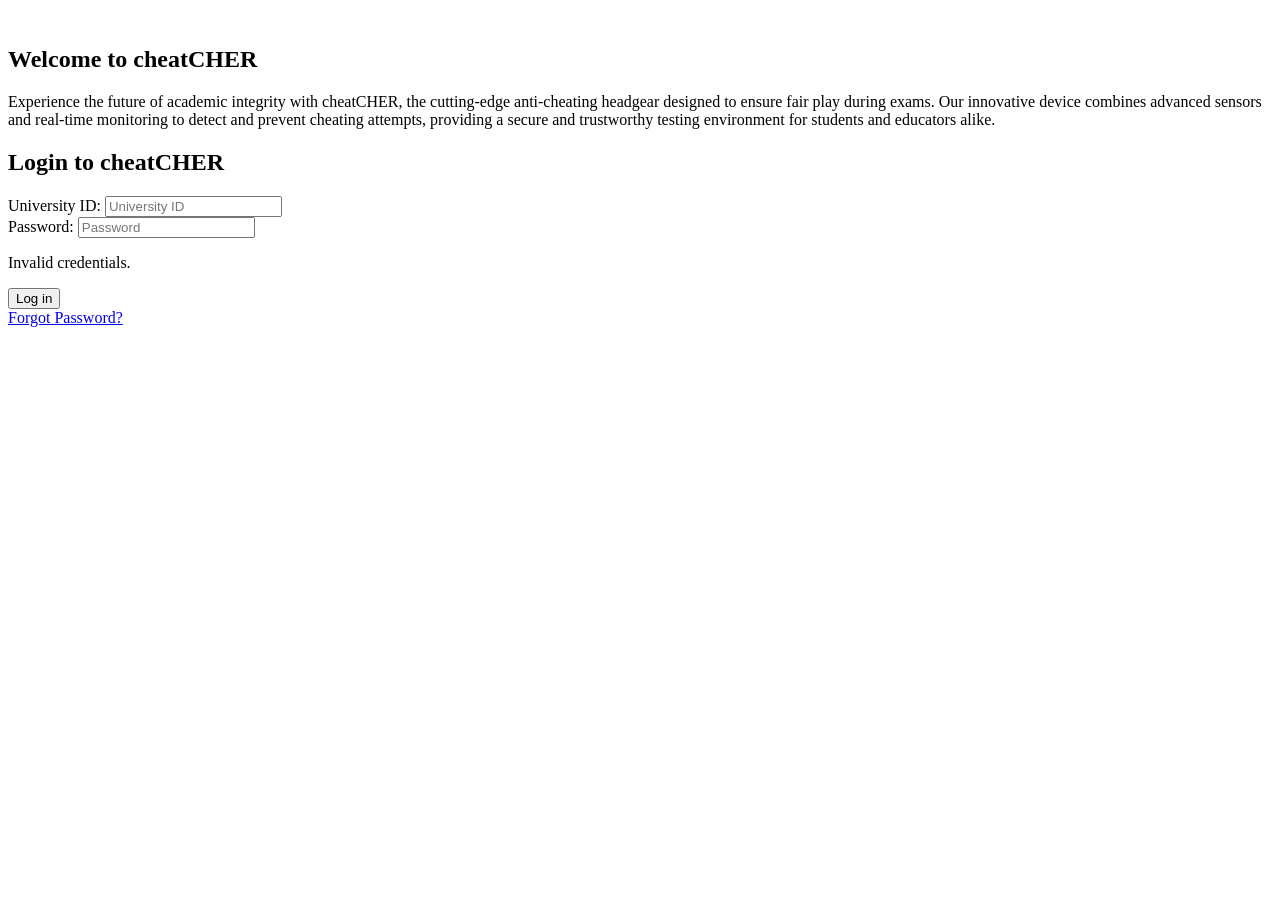
==== login.html @ 7ee53c7b "Finalized cheatCHER HTML layout" ====
<!DOCTYPE html>
<html lang="en">
<head>
    <meta charset="UTF-8">
    <meta name="viewport" content="width=device-width, initial-scale=1.0">
    <title>Anti-Cheating Headgear Terminal</title>
    <link rel="stylesheet" href="style.css">
</head>
<body>




<main class="Login-split"> 
    <section class="left-column">
    <img src=""                      <!-- insert 3d image of device --> 
    <h1>Welcome to cheatCHER</h1>
    <p>Experience the future of academic integrity with cheatCHER, the cutting-edge anti-cheating headgear designed to ensure fair play during exams. Our innovative device combines advanced sensors and real-time monitoring to detect and prevent cheating attempts, providing a secure and trustworthy testing environment for students and educators alike.</p>
    </section>

    <section class="right-column">
        <form action="dashboard.html">
        <section id="login-container" class="login-panel">
            <div class="login-box">
                <h2>Login to cheatCHER</h2>
            
                <form id="login-form" onsubmit="event.preventDefault();">
                    <div class="input-group">
                        <label for="username">University ID:</label>
                        <input type="text" id="username" placeholder="University ID" required>
                    </div>
                
                    <div class="input-group">
                        <label for="password">Password:</label>
                        <input type="password" id="password" placeholder="Password" required>
                    </div>
                    <p id="login-error-msg" class="error-hide">Invalid credentials.</p> 

                    <div class="Forgot">
                        <button type="submit" id="login-btn">Log in</button>

                    </div>
                        <a href="forgot-password.html">Forgot Password?</a>
                    
                </form>
            </div>
    
        </form>
    </section>
</main>
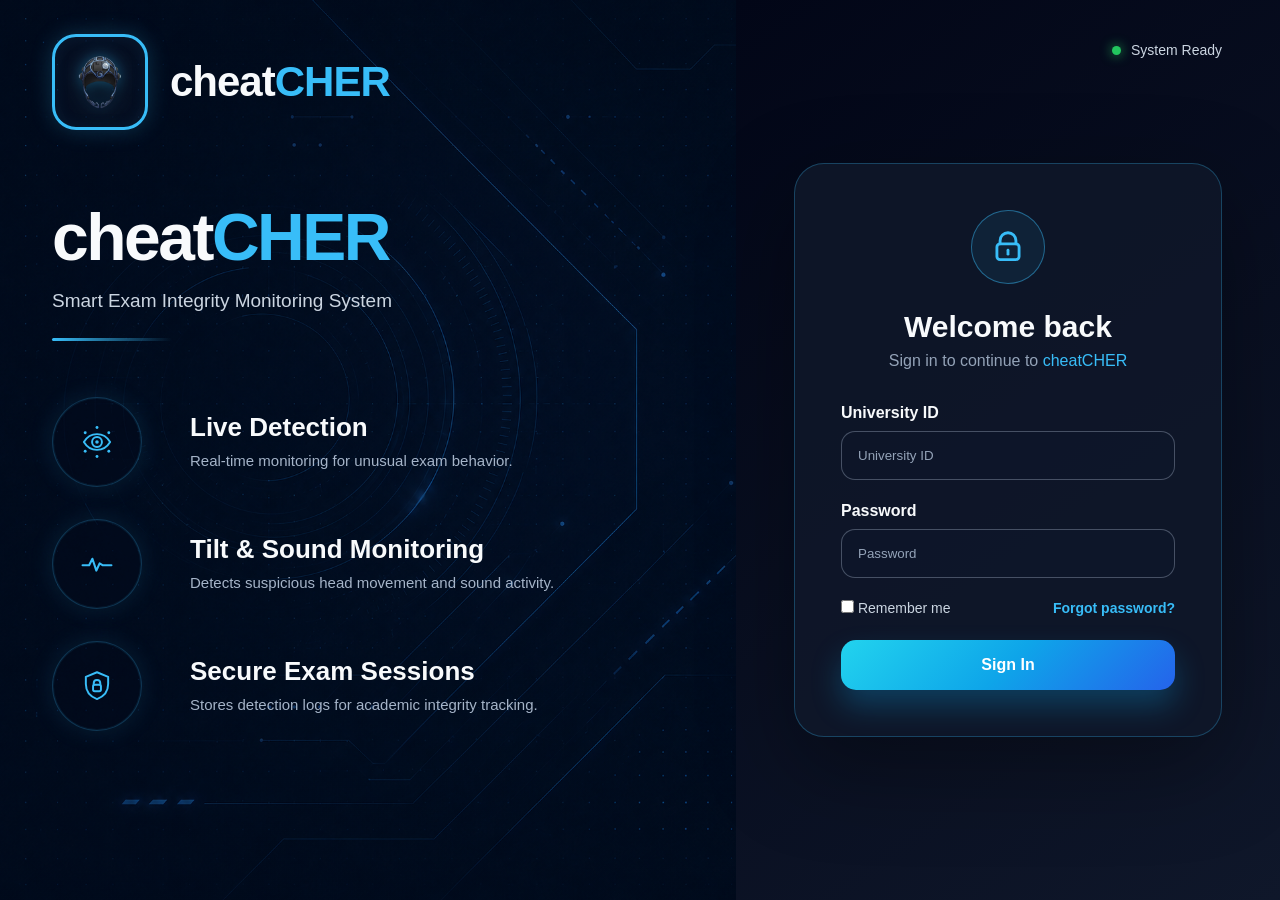
==== commit 61eb3b09: "Updated login and dashboard UI design" ====
--- a/login.html
+++ b/login.html
@@ -1,50 +1,141 @@
 <!DOCTYPE html>
 <html lang="en">
 <head>
-    <meta charset="UTF-8">
-    <meta name="viewport" content="width=device-width, initial-scale=1.0">
-    <title>Anti-Cheating Headgear Terminal</title>
-    <link rel="stylesheet" href="style.css">
+  <meta charset="UTF-8">
+  <meta name="viewport" content="width=device-width, initial-scale=1.0">
+  <title>Anti-Cheating Headgear Terminal</title>
+  <link rel="stylesheet" href="style.css">
 </head>
+
 <body>
 
+  <main class="login-page">
 
+    <!-- LEFT SIDE -->
+<section class="hero-side">
 
+  <div class="brand">
+    <div class="brand-mark">
+      <img src="images/headgear.png" alt="cheatCHER headgear logo" class="brand-headgear-logo">
+    </div>
 
-<main class="Login-split"> 
-    <section class="left-column">
-    <img src=""                      <!-- insert 3d image of device --> 
-    <h1>Welcome to cheatCHER</h1>
-    <p>Experience the future of academic integrity with cheatCHER, the cutting-edge anti-cheating headgear designed to ensure fair play during exams. Our innovative device combines advanced sensors and real-time monitoring to detect and prevent cheating attempts, providing a secure and trustworthy testing environment for students and educators alike.</p>
+    <h3>cheat<span>CHER</span></h3>
+  </div>
+
+  <div class="hero-content">
+    <h1>cheat<span>CHER</span></h1>
+    <p class="tagline">Smart Exam Integrity Monitoring System</p>
+  </div>
+
+  <div class="hero-showcase">
+
+    <div class="feature-list">
+
+      <div class="feature-card">
+        <div class="feature-icon">
+          <svg class="feature-svg" viewBox="0 0 64 64" fill="none" xmlns="http://www.w3.org/2000/svg">
+            <circle cx="32" cy="10" r="2.2" fill="currentColor"/>
+            <circle cx="32" cy="54" r="2.2" fill="currentColor"/>
+            <circle cx="14" cy="18" r="2.2" fill="currentColor"/>
+            <circle cx="50" cy="18" r="2.2" fill="currentColor"/>
+            <circle cx="14" cy="46" r="2.2" fill="currentColor"/>
+            <circle cx="50" cy="46" r="2.2" fill="currentColor"/>
+            <path d="M12 32C16.5 24.5 23 20 32 20C41 20 47.5 24.5 52 32C47.5 39.5 41 44 32 44C23 44 16.5 39.5 12 32Z"
+              stroke="currentColor" stroke-width="3" stroke-linejoin="round"/>
+            <circle cx="32" cy="32" r="7.5" stroke="currentColor" stroke-width="3"/>
+            <circle cx="32" cy="32" r="2.7" fill="currentColor"/>
+          </svg>
+        </div>
+
+        <div>
+          <h4>Live Detection</h4>
+          <p>Real-time monitoring for unusual exam behavior.</p>
+        </div>
+      </div>
+
+      <div class="feature-card">
+        <div class="feature-icon">
+          <svg class="feature-svg" viewBox="0 0 64 64" fill="none" xmlns="http://www.w3.org/2000/svg">
+            <path d="M10 34H20L25 24L31 42L36 31L41 34H54"
+              stroke="currentColor" stroke-width="3.2" stroke-linecap="round" stroke-linejoin="round"/>
+          </svg>
+        </div>
+
+        <div>
+          <h4>Tilt &amp; Sound Monitoring</h4>
+          <p>Detects suspicious head movement and sound activity.</p>
+        </div>
+      </div>
+
+      <div class="feature-card">
+        <div class="feature-icon">
+          <svg class="feature-svg" viewBox="0 0 64 64" fill="none" xmlns="http://www.w3.org/2000/svg">
+            <path d="M32 11L49 18V29C49 40.5 41.8 48.3 32 52C22.2 48.3 15 40.5 15 29V18L32 11Z"
+              stroke="currentColor" stroke-width="3" stroke-linejoin="round"/>
+            <path d="M27 30V27.8C27 25 29.2 22.8 32 22.8C34.8 22.8 37 25 37 27.8V30"
+              stroke="currentColor" stroke-width="3" stroke-linecap="round"/>
+            <rect x="26" y="30" width="12" height="10" rx="2.5"
+              stroke="currentColor" stroke-width="3"/>
+          </svg>
+        </div>
+
+        <div>
+          <h4>Secure Exam Sessions</h4>
+          <p>Stores detection logs for academic integrity tracking.</p>
+        </div>
+      </div>
+
+    </div>
+
+  </div>
+
+</section>
+
+    <!-- RIGHT SIDE -->
+    <section class="login-side">
+
+      <div class="system-status">
+        <span class="status-dot"></span>
+        <span>System Ready</span>
+      </div>
+
+      <section class="login-box">
+        <div class="lock-icon"></div>
+
+        <h2>Welcome back</h2>
+        <p class="login-subtitle">Sign in to continue to <span>cheatCHER</span></p>
+
+        <form id="login-form" action="dashboard.html" method="get">
+
+          <div class="input-group">
+            <label for="username">University ID</label>
+            <input type="text" id="username" name="username" placeholder="University ID" required>
+          </div>
+
+          <div class="input-group">
+            <label for="password">Password</label>
+            <input type="password" id="password" name="password" placeholder="Password" required>
+          </div>
+
+          <p id="login-error-msg" class="error-hide">Invalid credentials.</p>
+
+          <div class="login-options">
+            <label>
+              <input type="checkbox">
+              Remember me
+            </label>
+
+            <a href="forgot-password.html">Forgot password?</a>
+          </div>
+
+          <button type="submit" id="login-btn">Sign In</button>
+
+        </form>
+      </section>
+
     </section>
 
-    <section class="right-column">
-        <form action="dashboard.html">
-        <section id="login-container" class="login-panel">
-            <div class="login-box">
-                <h2>Login to cheatCHER</h2>
-            
-                <form id="login-form" onsubmit="event.preventDefault();">
-                    <div class="input-group">
-                        <label for="username">University ID:</label>
-                        <input type="text" id="username" placeholder="University ID" required>
-                    </div>
-                
-                    <div class="input-group">
-                        <label for="password">Password:</label>
-                        <input type="password" id="password" placeholder="Password" required>
-                    </div>
-                    <p id="login-error-msg" class="error-hide">Invalid credentials.</p> 
+  </main>
 
-                    <div class="Forgot">
-                        <button type="submit" id="login-btn">Log in</button>
-
-                    </div>
-                        <a href="forgot-password.html">Forgot Password?</a>
-                    
-                </form>
-            </div>
-    
-        </form>
-    </section>
-</main>+</body>
+</html>
--- a/style.css
+++ b/style.css
@@ -0,0 +1,1274 @@
+:root {
+  --dark-navy: #0F172A;
+  --deep-blue: #1E293B;
+  --cyan: #38BDF8;
+  --light-cyan: #E0F2FE;
+  --white: #F8FAFC;
+  --gray-text: #94A3B8;
+  --green: #22C55E;
+  --yellow: #FACC15;
+  --red-alert: #EF4444;
+
+  --page-bg: #020617;
+  --card-bg: rgba(15, 23, 42, 0.82);
+  --card-border: rgba(56, 189, 248, 0.18);
+  --soft-border: rgba(148, 163, 184, 0.12);
+}
+
+* {
+  margin: 0;
+  padding: 0;
+  box-sizing: border-box;
+}
+
+html {
+  min-height: 100%;
+  scroll-behavior: smooth;
+}
+
+body {
+  min-height: 100%;
+  overflow-x: hidden;
+  overflow-y: auto;
+  background-color: var(--dark-navy);
+  color: var(--white);
+  font-family: Arial, Helvetica, sans-serif;
+}
+
+a {
+  color: inherit;
+}
+
+button,
+input {
+  font-family: inherit;
+}
+
+/* LOGIN PAGE */
+.login-page {
+  min-height: 100vh;
+  display: grid;
+  grid-template-columns: minmax(0, 1.15fr) minmax(420px, 0.85fr);
+  background: var(--dark-navy);
+  color: var(--white);
+}
+
+/* LEFT SIDE */
+.hero-side {
+  position: relative;
+  min-height: 100vh;
+  padding: 34px 52px 30px;
+  overflow: hidden;
+  background:
+    linear-gradient(rgba(56, 189, 248, 0.045) 1px, transparent 1px),
+    linear-gradient(90deg, rgba(56, 189, 248, 0.045) 1px, transparent 1px),
+    #020617;
+  background-size: 72px 72px;
+}
+
+.brand {
+  display: flex;
+  align-items: center;
+  gap: 22px;
+  margin-bottom: 76px;
+}
+
+.brand-mark {
+  width: 96px;
+  height: 96px;
+  min-width: 96px;
+  min-height: 96px;
+  display: grid;
+  place-items: center;
+  overflow: hidden;
+  border: 3px solid var(--cyan);
+  border-radius: 24px;
+  background: rgba(15, 23, 42, 0.38);
+  box-shadow:
+    0 0 22px rgba(56, 189, 248, 0.22),
+    inset 0 0 16px rgba(56, 189, 248, 0.08);
+}
+
+.brand-headgear-logo {
+  width: 78px;
+  height: 78px;
+  max-width: 78px;
+  max-height: 78px;
+  object-fit: contain;
+  display: block;
+  filter:
+    drop-shadow(0 0 8px rgba(56, 189, 248, 0.45))
+    drop-shadow(0 8px 10px rgba(0, 0, 0, 0.45));
+}
+
+.brand h3 {
+  font-size: 42px;
+  font-weight: 900;
+  line-height: 1;
+  letter-spacing: -1px;
+}
+
+.brand span,
+.hero-content span,
+.login-subtitle span {
+  color: var(--cyan);
+}
+
+.hero-content {
+  max-width: 720px;
+}
+
+.hero-content h1 {
+  font-size: 66px;
+  line-height: 0.95;
+  letter-spacing: -2.5px;
+  margin-bottom: 18px;
+}
+
+.tagline {
+  font-size: 19px;
+  line-height: 1.45;
+  color: #cbd5e1;
+}
+
+.tagline::after {
+  content: "";
+  display: block;
+  width: 120px;
+  height: 3px;
+  margin-top: 24px;
+  background: linear-gradient(90deg, var(--cyan), transparent);
+  border-radius: 999px;
+}
+
+.hero-showcase {
+  display: block;
+  position: relative;
+  min-height: auto;
+  margin-top: 56px;
+}
+
+.feature-list {
+  width: min(620px, 100%);
+  max-width: 620px;
+  display: grid;
+  gap: 32px;
+}
+
+.feature-card {
+  display: grid;
+  grid-template-columns: 110px 1fr;
+  align-items: center;
+  gap: 28px;
+  max-width: 620px;
+}
+
+.feature-icon {
+  width: 90px;
+  height: 90px;
+  flex-shrink: 0;
+  border-radius: 50%;
+  display: grid;
+  place-items: center;
+  color: var(--cyan);
+  border: 1.6px solid rgba(56, 189, 248, 0.25);
+  background: rgba(3, 10, 28, 0.34);
+  box-shadow:
+    inset 0 0 0 1px rgba(56, 189, 248, 0.08),
+    0 0 26px rgba(56, 189, 248, 0.12);
+}
+
+.feature-svg {
+  width: 42px;
+  height: 42px;
+  display: block;
+}
+
+.feature-card h4 {
+  font-size: 26px;
+  line-height: 1.15;
+  font-weight: 900;
+  margin-bottom: 6px;
+  color: var(--white);
+}
+
+.feature-card p {
+  max-width: 440px;
+  color: #A5B4C8;
+  font-size: 15px;
+  line-height: 1.55;
+}
+
+/* If old headgear display still exists in HTML, hide it */
+.device-area,
+.device-img,
+.device-dots,
+.device-ring,
+.device-base-glow {
+  display: none;
+}
+
+/* RIGHT SIDE */
+
+.login-side {
+  position: relative;
+  min-height: 100vh;
+  padding: 42px 58px;
+  background: linear-gradient(145deg, #020617, #0F172A);
+  display: flex;
+  justify-content: center;
+  align-items: center;
+}
+
+.system-status {
+  position: absolute;
+  top: 42px;
+  right: 58px;
+  display: flex;
+  align-items: center;
+  gap: 10px;
+  color: #cbd5e1;
+  font-size: 14px;
+}
+
+.status-dot {
+  width: 9px;
+  height: 9px;
+  border-radius: 50%;
+  background: var(--green);
+  box-shadow: 0 0 12px rgba(34, 197, 94, 0.9);
+}
+
+/* LOGIN CARD */
+.login-box {
+  width: 100%;
+  max-width: 500px;
+  padding: 46px;
+  border-radius: 30px;
+  background: rgba(15, 23, 42, 0.88);
+  border: 1px solid rgba(56, 189, 248, 0.28);
+  box-shadow: 0 30px 90px rgba(0, 0, 0, 0.35);
+}
+
+.lock-icon {
+  width: 74px;
+  height: 74px;
+  margin: 0 auto 26px;
+  border-radius: 50%;
+  border: 1px solid rgba(56, 189, 248, 0.45);
+  background:
+    url("data:image/svg+xml,%3Csvg width='38' height='38' viewBox='0 0 24 24' fill='none' xmlns='http://www.w3.org/2000/svg'%3E%3Cpath d='M7 10V8C7 5.24 9.24 3 12 3C14.76 3 17 5.24 17 8V10' stroke='%2338BDF8' stroke-width='1.8' stroke-linecap='round'/%3E%3Crect x='5' y='10' width='14' height='10' rx='2' stroke='%2338BDF8' stroke-width='1.8'/%3E%3Cpath d='M12 14V16.5' stroke='%2338BDF8' stroke-width='1.8' stroke-linecap='round'/%3E%3C/svg%3E")
+    center / 38px no-repeat,
+    rgba(56, 189, 248, 0.08);
+}
+
+.login-box h2 {
+  text-align: center;
+  font-size: 30px;
+  margin-bottom: 8px;
+}
+
+.login-subtitle {
+  text-align: center;
+  color: #94A3B8;
+  margin-bottom: 34px;
+}
+
+.input-group {
+  margin-bottom: 22px;
+}
+
+.input-group label {
+  display: block;
+  margin-bottom: 9px;
+  font-weight: 700;
+}
+
+.input-group input {
+  width: 100%;
+  padding: 16px;
+  border-radius: 14px;
+  border: 1px solid rgba(148, 163, 184, 0.42);
+  background: rgba(15, 23, 42, 0.72);
+  color: var(--white);
+  outline: none;
+}
+
+.input-group input::placeholder {
+  color: #94A3B8;
+}
+
+.input-group input:focus {
+  border-color: var(--cyan);
+  box-shadow: 0 0 0 4px rgba(56, 189, 248, 0.18);
+}
+
+.error-hide {
+  display: none;
+}
+
+#login-error-msg {
+  color: var(--red-alert);
+  font-weight: 700;
+  margin-bottom: 16px;
+}
+
+.login-options {
+  display: flex;
+  justify-content: space-between;
+  align-items: center;
+  gap: 14px;
+  margin: 6px 0 24px;
+  color: #cbd5e1;
+  font-size: 14px;
+}
+
+.login-options a,
+.login-options a:visited {
+  color: var(--cyan);
+  text-decoration: none;
+  font-weight: 700;
+}
+
+.login-options a:hover {
+  color: var(--light-cyan);
+  text-decoration: underline;
+}
+
+#login-btn {
+  width: 100%;
+  padding: 16px;
+  border: none;
+  border-radius: 15px;
+  background: linear-gradient(135deg, #22d3ee, #0ea5e9, #2563eb);
+  color: white;
+  font-size: 16px;
+  font-weight: 900;
+  cursor: pointer;
+  box-shadow: 0 16px 30px rgba(14, 165, 233, 0.28);
+  transition: 0.2s ease;
+}
+
+#login-btn:hover {
+  transform: translateY(-2px);
+}
+
+/* LOGIN RESPONSIVE */
+@media (max-width: 1150px) {
+  .login-page {
+    grid-template-columns: 1fr;
+  }
+
+  .hero-side {
+    min-height: auto;
+    padding: 34px 36px 40px;
+  }
+
+  .login-side {
+    min-height: auto;
+    padding: 50px 36px;
+    display: flex;
+    flex-direction: column;
+    align-items: center;
+    justify-content: center;
+  }
+
+  .system-status {
+    position: static;
+    margin-bottom: 24px;
+    justify-content: center;
+    align-self: center;
+  }
+}
+
+@media (max-width: 900px) {
+  .brand {
+    margin-bottom: 52px;
+  }
+
+  .brand-mark {
+    width: 82px;
+    height: 82px;
+    min-width: 82px;
+    min-height: 82px;
+  }
+
+  .brand-headgear-logo {
+    width: 66px;
+    height: 66px;
+    max-width: 66px;
+    max-height: 66px;
+  }
+
+  .brand h3 {
+    font-size: 34px;
+  }
+
+  .feature-card {
+    grid-template-columns: 88px 1fr;
+    gap: 22px;
+  }
+
+  .feature-icon {
+    width: 74px;
+    height: 74px;
+  }
+}
+
+@media (max-width: 700px) {
+  .brand {
+    gap: 14px;
+    margin-bottom: 38px;
+  }
+
+  .brand-mark {
+    width: 72px;
+    height: 72px;
+    min-width: 72px;
+    min-height: 72px;
+    border-radius: 18px;
+  }
+
+  .brand-headgear-logo {
+    width: 58px;
+    height: 58px;
+    max-width: 58px;
+    max-height: 58px;
+  }
+
+  .brand h3 {
+    font-size: 28px;
+  }
+
+  .hero-content h1 {
+    font-size: 52px;
+  }
+
+  .tagline {
+    font-size: 17px;
+  }
+
+  .feature-card {
+    align-items: flex-start;
+  }
+
+  .login-box {
+    padding: 34px 26px;
+  }
+}
+
+/* DASHBOARD PAGE */
+body.simple-dashboard-body {
+  min-height: 100vh;
+  overflow-x: hidden;
+  overflow-y: auto;
+  background:
+    radial-gradient(circle at 70% 15%, rgba(56, 189, 248, 0.10), transparent 26%),
+    linear-gradient(135deg, #020617, #0F172A 55%, #111827);
+  color: var(--white);
+}
+
+.simple-dashboard {
+  width: min(1260px, calc(100% - 48px));
+  margin: 0 auto;
+  padding: 42px 0;
+}
+
+/* HEADER */
+.simple-dashboard-header {
+  display: flex;
+  justify-content: space-between;
+  align-items: flex-start;
+  gap: 24px;
+  margin-bottom: 28px;
+}
+
+.simple-dashboard-header h1 {
+  font-size: 42px;
+  line-height: 1;
+  letter-spacing: -1px;
+  margin-bottom: 10px;
+}
+
+.simple-dashboard-header h1 span {
+  color: var(--cyan);
+}
+
+.simple-dashboard-header p {
+  color: #94A3B8;
+  font-size: 16px;
+}
+
+.header-right {
+  display: flex;
+  align-items: center;
+  gap: 18px;
+}
+
+/* ADMIN USER DROPDOWN */
+.admin-menu {
+  position: relative;
+}
+
+.admin-menu summary {
+  list-style: none;
+  display: flex;
+  align-items: center;
+  gap: 10px;
+  cursor: pointer;
+  color: #E0F2FE;
+}
+
+.admin-menu summary::-webkit-details-marker {
+  display: none;
+}
+
+.admin-avatar {
+  width: 38px;
+  height: 38px;
+  border-radius: 50%;
+  display: grid;
+  place-items: center;
+  background: rgba(14, 165, 233, 0.25);
+  color: var(--cyan);
+  font-size: 13px;
+  font-weight: 900;
+}
+
+.admin-menu summary p {
+  color: #E0F2FE;
+  font-weight: 700;
+}
+
+.admin-dropdown {
+  position: absolute;
+  right: 0;
+  top: 48px;
+  width: 140px;
+  padding: 8px;
+  border-radius: 12px;
+  background: #0F172A;
+  border: 1px solid rgba(56, 189, 248, 0.25);
+  box-shadow: 0 18px 40px rgba(0, 0, 0, 0.35);
+  z-index: 20;
+}
+
+.admin-dropdown a {
+  display: block;
+  padding: 10px 12px;
+  border-radius: 8px;
+  color: #E0F2FE;
+  text-decoration: none;
+  font-weight: 700;
+}
+
+.admin-dropdown a:hover {
+  background: rgba(56, 189, 248, 0.10);
+  color: var(--cyan);
+}
+
+/* SUMMARY CARDS */
+.dashboard-cards {
+  display: grid;
+  grid-template-columns: repeat(4, 1fr);
+  gap: 18px;
+  margin-bottom: 24px;
+}
+
+.info-card {
+  min-height: 126px;
+  padding: 22px;
+  border-radius: 18px;
+  display: flex;
+  align-items: center;
+  gap: 16px;
+  text-decoration: none;
+  color: inherit;
+  cursor: pointer;
+  background:
+    radial-gradient(circle at 85% 50%, rgba(56, 189, 248, 0.12), transparent 34%),
+    rgba(15, 23, 42, 0.82);
+  border: 1px solid rgba(56, 189, 248, 0.18);
+  box-shadow: 0 18px 45px rgba(0, 0, 0, 0.22);
+  transition: 0.2s ease;
+}
+
+.info-card:visited {
+  color: inherit;
+}
+
+.info-card:hover {
+  border-color: rgba(56, 189, 248, 0.55);
+  transform: translateY(-3px);
+  box-shadow:
+    0 22px 55px rgba(0, 0, 0, 0.28),
+    0 0 24px rgba(56, 189, 248, 0.10);
+}
+
+.info-card:active {
+  transform: translateY(0);
+}
+
+.info-card:focus {
+  outline: 2px solid rgba(56, 189, 248, 0.65);
+  outline-offset: 4px;
+}
+
+.card-icon {
+  width: 58px;
+  height: 58px;
+  border-radius: 16px;
+  display: grid;
+  place-items: center;
+  color: var(--cyan);
+  font-size: 25px;
+  background: rgba(56, 189, 248, 0.08);
+  border: 1px solid rgba(56, 189, 248, 0.35);
+  box-shadow: 0 0 22px rgba(56, 189, 248, 0.16);
+}
+
+.info-card p {
+  color: #94A3B8;
+  margin-bottom: 7px;
+  font-size: 14px;
+}
+
+.info-card h2 {
+  font-size: 30px;
+}
+
+.info-card small {
+  color: #94A3B8;
+}
+
+.monitoring-card small span {
+  display: inline-block;
+  width: 8px;
+  height: 8px;
+  margin-right: 7px;
+  border-radius: 50%;
+  background: var(--green);
+  box-shadow: 0 0 12px rgba(34, 197, 94, 0.75);
+}
+
+/* TABLE AND TEST CAPTURE GRID */
+.dashboard-lower-grid {
+  display: grid;
+  grid-template-columns: minmax(0, 1fr) 330px;
+  gap: 22px;
+  align-items: start;
+}
+
+/* PANELS */
+.data-panel,
+.latest-capture-card {
+  border-radius: 20px;
+  overflow: hidden;
+  background: rgba(15, 23, 42, 0.82);
+  border: 1px solid rgba(56, 189, 248, 0.18);
+  box-shadow: 0 24px 70px rgba(0, 0, 0, 0.25);
+}
+
+.panel-header {
+  padding: 24px 28px;
+  display: flex;
+  align-items: center;
+  justify-content: space-between;
+  gap: 18px;
+  border-bottom: 1px solid rgba(148, 163, 184, 0.12);
+}
+
+.panel-header h2 {
+  font-size: 26px;
+  margin-bottom: 6px;
+}
+
+.panel-header p {
+  color: #94A3B8;
+}
+
+.filter-btn {
+  padding: 12px 18px;
+  border-radius: 12px;
+  border: 1px solid rgba(56, 189, 248, 0.28);
+  background: rgba(15, 23, 42, 0.9);
+  color: var(--cyan);
+  font-weight: 800;
+  cursor: pointer;
+}
+
+/* TABLE */
+
+.table-wrapper {
+  width: 100%;
+  overflow-x: auto;
+}
+
+.sensor-table {
+  width: 100%;
+  min-width: 760px;
+  border-collapse: collapse;
+}
+
+.sensor-table thead {
+  background: rgba(56, 189, 248, 0.08);
+}
+
+.sensor-table th {
+  padding: 18px 28px;
+  text-align: left;
+  color: #E0F2FE;
+  font-size: 13px;
+  text-transform: uppercase;
+  letter-spacing: 1px;
+}
+
+.sensor-table td {
+  padding: 18px 28px;
+  color: #cbd5e1;
+  border-top: 1px solid rgba(148, 163, 184, 0.10);
+  font-size: 15px;
+}
+
+.sensor-table tbody tr,
+.sensor-table tbody .log-row {
+  cursor: pointer;
+  transition: 0.18s ease;
+}
+
+.sensor-table tbody tr:hover,
+.sensor-table tbody .log-row:hover {
+  background: rgba(56, 189, 248, 0.07);
+}
+
+.sensor-table tbody tr:hover td,
+.sensor-table tbody .log-row:hover td {
+  color: var(--white);
+}
+
+/* EMPTY TABLE STATE */
+.empty-state {
+  padding: 46px 24px;
+  text-align: center;
+  color: #94A3B8;
+  border-top: 1px solid rgba(148, 163, 184, 0.10);
+  background:
+    radial-gradient(circle at center, rgba(56, 189, 248, 0.08), transparent 38%),
+    rgba(15, 23, 42, 0.45);
+}
+
+.empty-state.is-hidden {
+  display: none;
+}
+
+.empty-icon {
+  width: 64px;
+  height: 64px;
+  margin: 0 auto 14px;
+  border-radius: 50%;
+  display: grid;
+  place-items: center;
+  color: var(--cyan);
+  font-size: 30px;
+  border: 1px solid rgba(56, 189, 248, 0.35);
+  box-shadow: 0 0 22px rgba(56, 189, 248, 0.14);
+}
+
+.empty-state h3 {
+  color: var(--white);
+  font-size: 20px;
+  margin-bottom: 8px;
+}
+
+.empty-state p {
+  color: #94A3B8;
+  font-size: 15px;
+}
+
+/* LATEST CAPTURE */
+.latest-capture-card {
+  padding: 22px;
+}
+
+.latest-header {
+  display: flex;
+  justify-content: space-between;
+  align-items: center;
+  margin-bottom: 18px;
+}
+
+.latest-header h2 {
+  font-size: 22px;
+}
+
+.latest-header p {
+  color: var(--green);
+  text-transform: uppercase;
+  font-size: 13px;
+}
+
+.latest-header p span {
+  display: inline-block;
+  width: 8px;
+  height: 8px;
+  margin-right: 7px;
+  border-radius: 50%;
+  background: var(--green);
+  box-shadow: 0 0 12px rgba(34, 197, 94, 0.75);
+}
+
+.capture-box {
+  height: 190px;
+  border-radius: 14px;
+  background:
+    radial-gradient(circle at center, rgba(56, 189, 248, 0.12), transparent 40%),
+    rgba(15, 23, 42, 0.85);
+  border: 1px solid rgba(148, 163, 184, 0.13);
+  display: grid;
+  place-items: center;
+  margin-bottom: 18px;
+}
+
+.capture-box div {
+  text-align: center;
+  color: #94A3B8;
+}
+
+.capture-box span {
+  display: block;
+  font-size: 34px;
+  color: var(--cyan);
+  margin-bottom: 8px;
+}
+
+.capture-info {
+  padding-bottom: 18px;
+  border-bottom: 1px solid rgba(148, 163, 184, 0.12);
+}
+
+.capture-info h3 {
+  font-size: 17px;
+  margin-bottom: 8px;
+}
+
+.capture-info p {
+  color: #94A3B8;
+  font-size: 14px;
+}
+
+.event-summary {
+  padding: 18px 0;
+}
+
+.event-summary h4 {
+  margin-bottom: 12px;
+}
+
+.event-summary p {
+  color: #cbd5e1;
+  margin-bottom: 10px;
+}
+
+.details-btn {
+  display: block;
+  width: 100%;
+  padding: 13px;
+  border-radius: 11px;
+  border: 1px solid rgba(56, 189, 248, 0.48);
+  background: rgba(14, 165, 233, 0.08);
+  color: var(--cyan);
+  font-weight: 900;
+  cursor: pointer;
+  text-align: center;
+  text-decoration: none;
+}
+
+.details-btn:hover {
+  background: rgba(14, 165, 233, 0.14);
+}
+
+/* DASHBOARD FOOTER */
+.dashboard-footer {
+  margin-top: 34px;
+  padding: 22px 0 10px;
+  border-top: 1px solid rgba(148, 163, 184, 0.12);
+  display: flex;
+  align-items: center;
+  justify-content: space-between;
+  gap: 18px;
+  color: #94A3B8;
+}
+
+.dashboard-footer p {
+  font-weight: 800;
+  color: #cbd5e1;
+}
+
+.dashboard-footer p span {
+  color: var(--cyan);
+}
+
+.dashboard-footer small {
+  color: #64748b;
+  text-align: right;
+}
+
+/* STATUS COLORS */
+.cyan-text {
+  color: var(--cyan);
+  font-weight: 700;
+}
+
+.green-text {
+  color: var(--green);
+  font-weight: 700;
+}
+
+.yellow-text {
+  color: var(--yellow);
+  font-weight: 700;
+}
+
+.red-text {
+  color: var(--red-alert);
+  font-weight: 700;
+}
+
+/* DASHBOARD RESPONSIVE */
+
+@media (max-width: 1050px) {
+  .simple-dashboard-header {
+    flex-direction: column;
+    align-items: flex-start;
+  }
+
+  .header-right {
+    width: 100%;
+    justify-content: space-between;
+  }
+
+  .dashboard-cards {
+    grid-template-columns: repeat(2, 1fr);
+  }
+
+  .dashboard-lower-grid {
+    grid-template-columns: 1fr;
+  }
+}
+
+@media (max-width: 700px) {
+  .dashboard-footer {
+    flex-direction: column;
+    align-items: flex-start;
+  }
+
+  .dashboard-footer small {
+    text-align: left;
+  }
+}
+
+@media (max-width: 650px) {
+  .simple-dashboard {
+    width: min(100% - 28px, 1260px);
+    padding: 28px 0;
+  }
+
+  .simple-dashboard-header h1 {
+    font-size: 34px;
+  }
+
+  .header-right {
+    flex-direction: column;
+    align-items: flex-start;
+  }
+
+  .dashboard-cards {
+    grid-template-columns: 1fr;
+  }
+
+  .panel-header {
+    flex-direction: column;
+    align-items: flex-start;
+  }
+
+  .latest-capture-card {
+    padding: 18px;
+  }
+}
+
+/* USER MANUAL PAGE */
+
+.manual-button-section {
+  margin-top: 26px;
+  display: flex;
+  justify-content: flex-end;
+}
+
+.manual-page-btn,
+.back-dashboard-btn {
+  display: inline-flex;
+  align-items: center;
+  justify-content: center;
+  padding: 13px 20px;
+  border-radius: 12px;
+  border: 1px solid rgba(56, 189, 248, 0.45);
+  background: rgba(14, 165, 233, 0.08);
+  color: var(--cyan);
+  text-decoration: none;
+  font-weight: 900;
+  box-shadow: 0 0 18px rgba(56, 189, 248, 0.10);
+  transition: 0.2s ease;
+}
+
+.manual-page-btn:hover,
+.back-dashboard-btn:hover {
+  background: rgba(14, 165, 233, 0.16);
+  transform: translateY(-2px);
+}
+
+body.manual-body {
+  min-height: 100vh;
+  overflow-x: hidden;
+  overflow-y: auto;
+  background:
+    radial-gradient(circle at 70% 15%, rgba(56, 189, 248, 0.10), transparent 26%),
+    linear-gradient(135deg, #020617, #0F172A 55%, #111827);
+  color: var(--white);
+}
+
+.manual-page {
+  width: min(1100px, calc(100% - 48px));
+  margin: 0 auto;
+  padding: 42px 0;
+}
+
+.manual-page-header {
+  display: flex;
+  align-items: flex-start;
+  justify-content: space-between;
+  gap: 24px;
+  margin-bottom: 28px;
+}
+
+.manual-page-header h1 {
+  font-size: 42px;
+  line-height: 1;
+  letter-spacing: -1px;
+  margin-bottom: 10px;
+}
+
+.manual-page-header h1 span {
+  color: var(--cyan);
+}
+
+.manual-page-header p {
+  color: #94A3B8;
+  font-size: 16px;
+}
+
+.manual-panel {
+  padding: 28px;
+  border-radius: 20px;
+  background: rgba(15, 23, 42, 0.82);
+  border: 1px solid rgba(56, 189, 248, 0.18);
+  box-shadow: 0 24px 70px rgba(0, 0, 0, 0.25);
+  display: grid;
+  gap: 16px;
+}
+
+.manual-step,
+.manual-note-box {
+  padding: 20px;
+  border-radius: 16px;
+  background:
+    radial-gradient(circle at top right, rgba(56, 189, 248, 0.10), transparent 38%),
+    rgba(2, 6, 23, 0.42);
+  border: 1px solid rgba(148, 163, 184, 0.12);
+}
+
+.manual-step h2,
+.manual-note-box h2 {
+  font-size: 20px;
+  margin-bottom: 10px;
+  color: var(--cyan);
+}
+
+.manual-step p,
+.manual-note-box p {
+  color: #cbd5e1;
+  line-height: 1.6;
+  font-size: 15px;
+}
+
+.manual-note-box p {
+  margin-bottom: 8px;
+}
+
+/* MANUAL RESPONSIVE */
+
+@media (max-width: 700px) {
+  .manual-button-section {
+    justify-content: flex-start;
+  }
+
+  .manual-page-header {
+    flex-direction: column;
+  }
+
+  .manual-page-header h1 {
+    font-size: 34px;
+  }
+
+  .manual-panel {
+    padding: 20px;
+  }
+}
+
+/* CAPTURE DETAILS PAGE */
+
+body.capture-details-body {
+  min-height: 100vh;
+  overflow-x: hidden;
+  overflow-y: auto;
+  background:
+    radial-gradient(circle at 70% 15%, rgba(56, 189, 248, 0.10), transparent 26%),
+    linear-gradient(135deg, #020617, #0F172A 55%, #111827);
+  color: var(--white);
+}
+
+.capture-details-page {
+  width: min(1100px, calc(100% - 48px));
+  margin: 0 auto;
+  padding: 42px 0;
+}
+
+.capture-details-header {
+  display: flex;
+  align-items: flex-start;
+  justify-content: space-between;
+  gap: 24px;
+  margin-bottom: 28px;
+}
+
+.capture-details-header h1 {
+  font-size: 42px;
+  line-height: 1;
+  letter-spacing: -1px;
+  margin-bottom: 10px;
+}
+
+.capture-details-header h1 span {
+  color: var(--cyan);
+}
+
+.capture-details-header p {
+  color: #94A3B8;
+}
+
+.capture-details-panel {
+  display: grid;
+  gap: 20px;
+}
+
+.capture-large-preview {
+  height: 430px;
+  border-radius: 20px;
+  background:
+    radial-gradient(circle at center, rgba(56, 189, 248, 0.12), transparent 40%),
+    rgba(15, 23, 42, 0.85);
+  border: 1px solid rgba(56, 189, 248, 0.18);
+  display: grid;
+  place-items: center;
+  overflow: hidden;
+}
+
+.capture-large-preview div {
+  text-align: center;
+  color: #94A3B8;
+}
+
+.capture-large-preview span {
+  display: block;
+  color: var(--cyan);
+  font-size: 42px;
+  margin-bottom: 10px;
+}
+
+.detail-card {
+  padding: 24px;
+  border-radius: 18px;
+  background: rgba(15, 23, 42, 0.82);
+  border: 1px solid rgba(56, 189, 248, 0.18);
+  box-shadow: 0 24px 70px rgba(0, 0, 0, 0.20);
+}
+
+.detail-card h2 {
+  font-size: 24px;
+  color: var(--cyan);
+  margin-bottom: 16px;
+}
+
+.detail-card p {
+  color: #cbd5e1;
+  line-height: 1.7;
+}
+
+.detail-list {
+  display: grid;
+  gap: 10px;
+}
+
+.detail-list strong {
+  color: var(--white);
+}
+
+/* CAPTURE DETAILS RESPONSIVE */
+
+@media (max-width: 700px) {
+  .capture-details-header {
+    flex-direction: column;
+  }
+
+  .capture-details-header h1 {
+    font-size: 34px;
+  }
+
+  .capture-large-preview {
+    height: 260px;
+  }
+}
+
+/* LOGIN LEFT SIDE BACKGROUND IMAGE */
+.login-page .hero-side {
+  position: relative !important;
+  isolation: isolate !important;
+  overflow: hidden !important;
+
+  background:
+    linear-gradient(
+      90deg,
+      rgba(2, 6, 23, 0.18),
+      rgba(2, 6, 23, 0.06)
+    ),
+    url("images/login-left-bg.png") center center / cover no-repeat !important;
+}
+
+.login-page .hero-side::before,
+.login-page .hero-side::after,
+.login-page .hero-showcase::before,
+.login-page .hero-showcase::after,
+.login-page .hero-content::after,
+.login-page .feature-list::after {
+  display: none !important;
+  content: none !important;
+  background: none !important;
+}
+
+.login-page .brand,
+.login-page .hero-content,
+.login-page .hero-showcase,
+.login-page .feature-list,
+.login-page .feature-card {
+  position: relative !important;
+  z-index: 5 !important;
+}
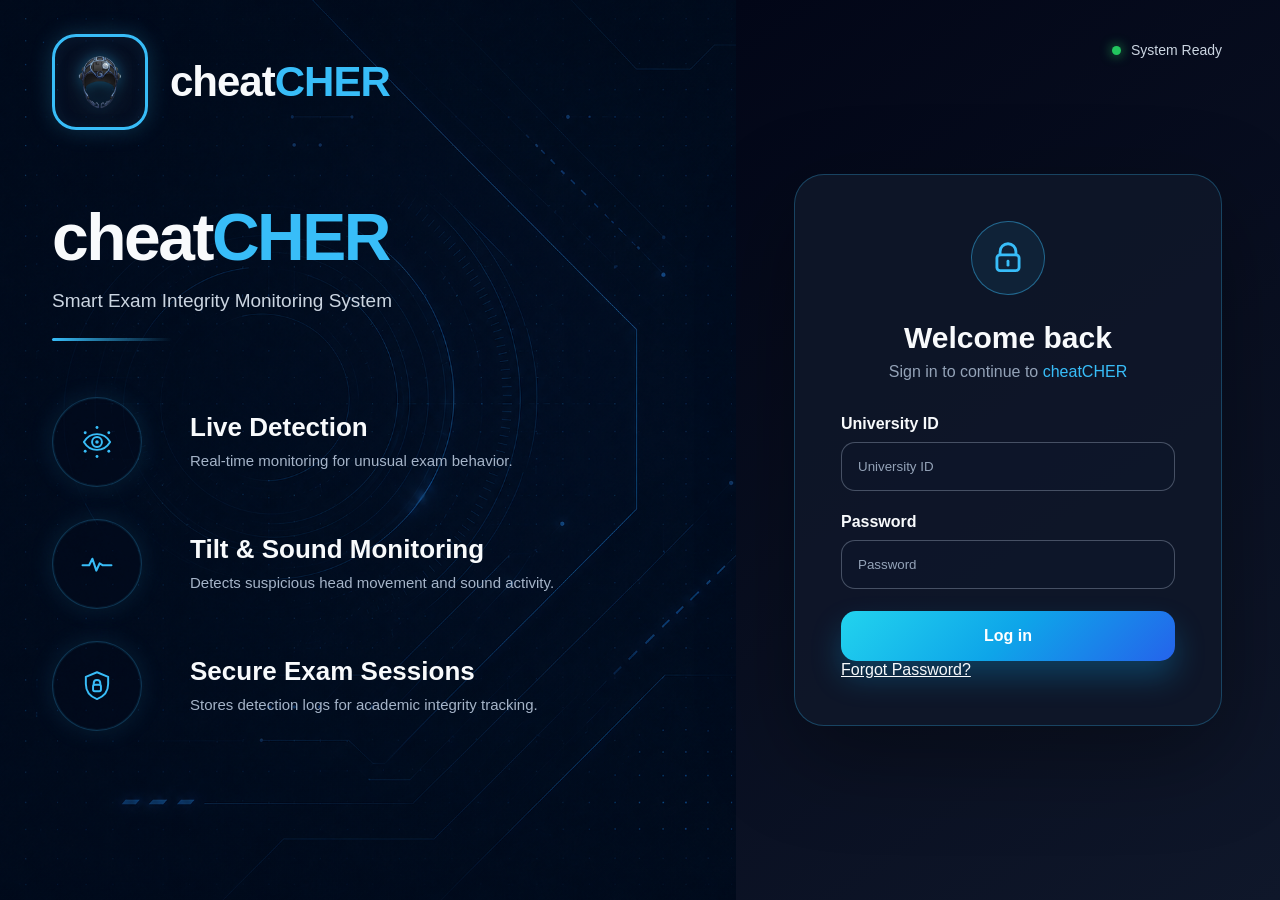
==== commit 6093b577: "Add files via upload" ====
--- a/login.html
+++ b/login.html
@@ -1,141 +1,141 @@
-<!DOCTYPE html>
-<html lang="en">
-<head>
-  <meta charset="UTF-8">
-  <meta name="viewport" content="width=device-width, initial-scale=1.0">
-  <title>Anti-Cheating Headgear Terminal</title>
-  <link rel="stylesheet" href="style.css">
-</head>
-
-<body>
-
-  <main class="login-page">
-
-    <!-- LEFT SIDE -->
-<section class="hero-side">
-
-  <div class="brand">
-    <div class="brand-mark">
-      <img src="images/headgear.png" alt="cheatCHER headgear logo" class="brand-headgear-logo">
-    </div>
-
-    <h3>cheat<span>CHER</span></h3>
-  </div>
-
-  <div class="hero-content">
-    <h1>cheat<span>CHER</span></h1>
-    <p class="tagline">Smart Exam Integrity Monitoring System</p>
-  </div>
-
-  <div class="hero-showcase">
-
-    <div class="feature-list">
-
-      <div class="feature-card">
-        <div class="feature-icon">
-          <svg class="feature-svg" viewBox="0 0 64 64" fill="none" xmlns="http://www.w3.org/2000/svg">
-            <circle cx="32" cy="10" r="2.2" fill="currentColor"/>
-            <circle cx="32" cy="54" r="2.2" fill="currentColor"/>
-            <circle cx="14" cy="18" r="2.2" fill="currentColor"/>
-            <circle cx="50" cy="18" r="2.2" fill="currentColor"/>
-            <circle cx="14" cy="46" r="2.2" fill="currentColor"/>
-            <circle cx="50" cy="46" r="2.2" fill="currentColor"/>
-            <path d="M12 32C16.5 24.5 23 20 32 20C41 20 47.5 24.5 52 32C47.5 39.5 41 44 32 44C23 44 16.5 39.5 12 32Z"
-              stroke="currentColor" stroke-width="3" stroke-linejoin="round"/>
-            <circle cx="32" cy="32" r="7.5" stroke="currentColor" stroke-width="3"/>
-            <circle cx="32" cy="32" r="2.7" fill="currentColor"/>
-          </svg>
-        </div>
-
-        <div>
-          <h4>Live Detection</h4>
-          <p>Real-time monitoring for unusual exam behavior.</p>
-        </div>
-      </div>
-
-      <div class="feature-card">
-        <div class="feature-icon">
-          <svg class="feature-svg" viewBox="0 0 64 64" fill="none" xmlns="http://www.w3.org/2000/svg">
-            <path d="M10 34H20L25 24L31 42L36 31L41 34H54"
-              stroke="currentColor" stroke-width="3.2" stroke-linecap="round" stroke-linejoin="round"/>
-          </svg>
-        </div>
-
-        <div>
-          <h4>Tilt &amp; Sound Monitoring</h4>
-          <p>Detects suspicious head movement and sound activity.</p>
-        </div>
-      </div>
-
-      <div class="feature-card">
-        <div class="feature-icon">
-          <svg class="feature-svg" viewBox="0 0 64 64" fill="none" xmlns="http://www.w3.org/2000/svg">
-            <path d="M32 11L49 18V29C49 40.5 41.8 48.3 32 52C22.2 48.3 15 40.5 15 29V18L32 11Z"
-              stroke="currentColor" stroke-width="3" stroke-linejoin="round"/>
-            <path d="M27 30V27.8C27 25 29.2 22.8 32 22.8C34.8 22.8 37 25 37 27.8V30"
-              stroke="currentColor" stroke-width="3" stroke-linecap="round"/>
-            <rect x="26" y="30" width="12" height="10" rx="2.5"
-              stroke="currentColor" stroke-width="3"/>
-          </svg>
-        </div>
-
-        <div>
-          <h4>Secure Exam Sessions</h4>
-          <p>Stores detection logs for academic integrity tracking.</p>
-        </div>
-      </div>
-
-    </div>
-
-  </div>
-
-</section>
-
-    <!-- RIGHT SIDE -->
-    <section class="login-side">
-
-      <div class="system-status">
-        <span class="status-dot"></span>
-        <span>System Ready</span>
-      </div>
-
-      <section class="login-box">
-        <div class="lock-icon"></div>
-
-        <h2>Welcome back</h2>
-        <p class="login-subtitle">Sign in to continue to <span>cheatCHER</span></p>
-
-        <form id="login-form" action="dashboard.html" method="get">
-
-          <div class="input-group">
-            <label for="username">University ID</label>
-            <input type="text" id="username" name="username" placeholder="University ID" required>
-          </div>
-
-          <div class="input-group">
-            <label for="password">Password</label>
-            <input type="password" id="password" name="password" placeholder="Password" required>
-          </div>
-
-          <p id="login-error-msg" class="error-hide">Invalid credentials.</p>
-
-          <div class="login-options">
-            <label>
-              <input type="checkbox">
-              Remember me
-            </label>
-
-            <a href="forgot-password.html">Forgot password?</a>
-          </div>
-
-          <button type="submit" id="login-btn">Sign In</button>
-
-        </form>
-      </section>
-
-    </section>
-
-  </main>
-
-</body>
+<!DOCTYPE html>
+<html lang="en">
+<head>
+  <meta charset="UTF-8">
+  <meta name="viewport" content="width=device-width, initial-scale=1.0">
+  <title>Anti-Cheating Headgear Terminal</title>
+  <link rel="stylesheet" href="style.css">
+  <script src="script.js"></script> 
+</head>
+
+<body>
+
+  <main class="login-page">
+
+    <!-- LEFT SIDE -->
+<section class="hero-side">
+
+  <div class="brand">
+    <div class="brand-mark">
+      <img src="images/headgear.png" alt="cheatCHER headgear logo" class="brand-headgear-logo">
+    </div>
+
+    <h3>cheat<span>CHER</span></h3>
+  </div>
+
+  <div class="hero-content">
+    <h1>cheat<span>CHER</span></h1>
+    <p class="tagline">Smart Exam Integrity Monitoring System</p>
+  </div>
+
+  <div class="hero-showcase">
+
+    <div class="feature-list">
+
+      <div class="feature-card">
+        <div class="feature-icon">
+          <svg class="feature-svg" viewBox="0 0 64 64" fill="none" xmlns="http://www.w3.org/2000/svg">
+            <circle cx="32" cy="10" r="2.2" fill="currentColor"/>
+            <circle cx="32" cy="54" r="2.2" fill="currentColor"/>
+            <circle cx="14" cy="18" r="2.2" fill="currentColor"/>
+            <circle cx="50" cy="18" r="2.2" fill="currentColor"/>
+            <circle cx="14" cy="46" r="2.2" fill="currentColor"/>
+            <circle cx="50" cy="46" r="2.2" fill="currentColor"/>
+            <path d="M12 32C16.5 24.5 23 20 32 20C41 20 47.5 24.5 52 32C47.5 39.5 41 44 32 44C23 44 16.5 39.5 12 32Z"
+              stroke="currentColor" stroke-width="3" stroke-linejoin="round"/>
+            <circle cx="32" cy="32" r="7.5" stroke="currentColor" stroke-width="3"/>
+            <circle cx="32" cy="32" r="2.7" fill="currentColor"/>
+          </svg>
+        </div>
+
+        <div>
+          <h4>Live Detection</h4>
+          <p>Real-time monitoring for unusual exam behavior.</p>
+        </div>
+      </div>
+
+      <div class="feature-card">
+        <div class="feature-icon">
+          <svg class="feature-svg" viewBox="0 0 64 64" fill="none" xmlns="http://www.w3.org/2000/svg">
+            <path d="M10 34H20L25 24L31 42L36 31L41 34H54"
+              stroke="currentColor" stroke-width="3.2" stroke-linecap="round" stroke-linejoin="round"/>
+          </svg>
+        </div>
+
+        <div>
+          <h4>Tilt &amp; Sound Monitoring</h4>
+          <p>Detects suspicious head movement and sound activity.</p>
+        </div>
+      </div>
+
+      <div class="feature-card">
+        <div class="feature-icon">
+          <svg class="feature-svg" viewBox="0 0 64 64" fill="none" xmlns="http://www.w3.org/2000/svg">
+            <path d="M32 11L49 18V29C49 40.5 41.8 48.3 32 52C22.2 48.3 15 40.5 15 29V18L32 11Z"
+              stroke="currentColor" stroke-width="3" stroke-linejoin="round"/>
+            <path d="M27 30V27.8C27 25 29.2 22.8 32 22.8C34.8 22.8 37 25 37 27.8V30"
+              stroke="currentColor" stroke-width="3" stroke-linecap="round"/>
+            <rect x="26" y="30" width="12" height="10" rx="2.5"
+              stroke="currentColor" stroke-width="3"/>
+          </svg>
+        </div>
+
+        <div>
+          <h4>Secure Exam Sessions</h4>
+          <p>Stores detection logs for academic integrity tracking.</p>
+        </div>
+      </div>
+
+    </div>
+
+  </div>
+
+</section>
+
+    <!-- RIGHT SIDE -->
+    <section class="login-side">
+
+      <div class="system-status">
+        <span class="status-dot"></span>
+        <span>System Ready</span>
+      </div>
+
+      <section class="login-box">
+        <div class="lock-icon"></div>
+
+        <h2>Welcome back</h2>
+        <p class="login-subtitle">Sign in to continue to <span>cheatCHER</span></p>
+
+        <form id="login-form" onsubmit="return checkLogin(event)" action="index.html" method="get">
+
+          <div class="input-group">
+            <label for="username">University ID</label>
+            <input type="text" id="username" name="username" placeholder="University ID" required>
+          </div>
+
+          <div class="input-group">
+            <label for="password">Password</label>
+            <input type="password" id="password" name="password" placeholder="Password" required>
+          </div>
+
+          <p id="login-error-msg" class="error-hide">Invalid credentials.</p>
+
+                    <div class="Forgot">
+                        <button type="submit" id="login-btn">Log in</button>
+
+                    </div>
+                        <a href="forgot-password.html">Forgot Password?</a>
+                        <script src="script.js"></script>
+                    
+                </form>
+            </div>
+    
+        </form>
+      </section>
+
+    </section>
+
+  </main>
+
+</body>
 </html>
--- a/style.css
+++ b/style.css
@@ -1,1274 +1,1333 @@
-:root {
-  --dark-navy: #0F172A;
-  --deep-blue: #1E293B;
-  --cyan: #38BDF8;
-  --light-cyan: #E0F2FE;
-  --white: #F8FAFC;
-  --gray-text: #94A3B8;
-  --green: #22C55E;
-  --yellow: #FACC15;
-  --red-alert: #EF4444;
-
-  --page-bg: #020617;
-  --card-bg: rgba(15, 23, 42, 0.82);
-  --card-border: rgba(56, 189, 248, 0.18);
-  --soft-border: rgba(148, 163, 184, 0.12);
-}
-
-* {
-  margin: 0;
-  padding: 0;
-  box-sizing: border-box;
-}
-
-html {
-  min-height: 100%;
-  scroll-behavior: smooth;
-}
-
-body {
-  min-height: 100%;
-  overflow-x: hidden;
-  overflow-y: auto;
-  background-color: var(--dark-navy);
-  color: var(--white);
-  font-family: Arial, Helvetica, sans-serif;
-}
-
-a {
-  color: inherit;
-}
-
-button,
-input {
-  font-family: inherit;
-}
-
-/* LOGIN PAGE */
-.login-page {
-  min-height: 100vh;
-  display: grid;
-  grid-template-columns: minmax(0, 1.15fr) minmax(420px, 0.85fr);
-  background: var(--dark-navy);
-  color: var(--white);
-}
-
-/* LEFT SIDE */
-.hero-side {
-  position: relative;
-  min-height: 100vh;
-  padding: 34px 52px 30px;
-  overflow: hidden;
-  background:
-    linear-gradient(rgba(56, 189, 248, 0.045) 1px, transparent 1px),
-    linear-gradient(90deg, rgba(56, 189, 248, 0.045) 1px, transparent 1px),
-    #020617;
-  background-size: 72px 72px;
-}
-
-.brand {
-  display: flex;
-  align-items: center;
-  gap: 22px;
-  margin-bottom: 76px;
-}
-
-.brand-mark {
-  width: 96px;
-  height: 96px;
-  min-width: 96px;
-  min-height: 96px;
-  display: grid;
-  place-items: center;
-  overflow: hidden;
-  border: 3px solid var(--cyan);
-  border-radius: 24px;
-  background: rgba(15, 23, 42, 0.38);
-  box-shadow:
-    0 0 22px rgba(56, 189, 248, 0.22),
-    inset 0 0 16px rgba(56, 189, 248, 0.08);
-}
-
-.brand-headgear-logo {
-  width: 78px;
-  height: 78px;
-  max-width: 78px;
-  max-height: 78px;
-  object-fit: contain;
-  display: block;
-  filter:
-    drop-shadow(0 0 8px rgba(56, 189, 248, 0.45))
-    drop-shadow(0 8px 10px rgba(0, 0, 0, 0.45));
-}
-
-.brand h3 {
-  font-size: 42px;
-  font-weight: 900;
-  line-height: 1;
-  letter-spacing: -1px;
-}
-
-.brand span,
-.hero-content span,
-.login-subtitle span {
-  color: var(--cyan);
-}
-
-.hero-content {
-  max-width: 720px;
-}
-
-.hero-content h1 {
-  font-size: 66px;
-  line-height: 0.95;
-  letter-spacing: -2.5px;
-  margin-bottom: 18px;
-}
-
-.tagline {
-  font-size: 19px;
-  line-height: 1.45;
-  color: #cbd5e1;
-}
-
-.tagline::after {
-  content: "";
-  display: block;
-  width: 120px;
-  height: 3px;
-  margin-top: 24px;
-  background: linear-gradient(90deg, var(--cyan), transparent);
-  border-radius: 999px;
-}
-
-.hero-showcase {
-  display: block;
-  position: relative;
-  min-height: auto;
-  margin-top: 56px;
-}
-
-.feature-list {
-  width: min(620px, 100%);
-  max-width: 620px;
-  display: grid;
-  gap: 32px;
-}
-
-.feature-card {
-  display: grid;
-  grid-template-columns: 110px 1fr;
-  align-items: center;
-  gap: 28px;
-  max-width: 620px;
-}
-
-.feature-icon {
-  width: 90px;
-  height: 90px;
-  flex-shrink: 0;
-  border-radius: 50%;
-  display: grid;
-  place-items: center;
-  color: var(--cyan);
-  border: 1.6px solid rgba(56, 189, 248, 0.25);
-  background: rgba(3, 10, 28, 0.34);
-  box-shadow:
-    inset 0 0 0 1px rgba(56, 189, 248, 0.08),
-    0 0 26px rgba(56, 189, 248, 0.12);
-}
-
-.feature-svg {
-  width: 42px;
-  height: 42px;
-  display: block;
-}
-
-.feature-card h4 {
-  font-size: 26px;
-  line-height: 1.15;
-  font-weight: 900;
-  margin-bottom: 6px;
-  color: var(--white);
-}
-
-.feature-card p {
-  max-width: 440px;
-  color: #A5B4C8;
-  font-size: 15px;
-  line-height: 1.55;
-}
-
-/* If old headgear display still exists in HTML, hide it */
-.device-area,
-.device-img,
-.device-dots,
-.device-ring,
-.device-base-glow {
-  display: none;
-}
-
-/* RIGHT SIDE */
-
-.login-side {
-  position: relative;
-  min-height: 100vh;
-  padding: 42px 58px;
-  background: linear-gradient(145deg, #020617, #0F172A);
-  display: flex;
-  justify-content: center;
-  align-items: center;
-}
-
-.system-status {
-  position: absolute;
-  top: 42px;
-  right: 58px;
-  display: flex;
-  align-items: center;
-  gap: 10px;
-  color: #cbd5e1;
-  font-size: 14px;
-}
-
-.status-dot {
-  width: 9px;
-  height: 9px;
-  border-radius: 50%;
-  background: var(--green);
-  box-shadow: 0 0 12px rgba(34, 197, 94, 0.9);
-}
-
-/* LOGIN CARD */
-.login-box {
-  width: 100%;
-  max-width: 500px;
-  padding: 46px;
-  border-radius: 30px;
-  background: rgba(15, 23, 42, 0.88);
-  border: 1px solid rgba(56, 189, 248, 0.28);
-  box-shadow: 0 30px 90px rgba(0, 0, 0, 0.35);
-}
-
-.lock-icon {
-  width: 74px;
-  height: 74px;
-  margin: 0 auto 26px;
-  border-radius: 50%;
-  border: 1px solid rgba(56, 189, 248, 0.45);
-  background:
-    url("data:image/svg+xml,%3Csvg width='38' height='38' viewBox='0 0 24 24' fill='none' xmlns='http://www.w3.org/2000/svg'%3E%3Cpath d='M7 10V8C7 5.24 9.24 3 12 3C14.76 3 17 5.24 17 8V10' stroke='%2338BDF8' stroke-width='1.8' stroke-linecap='round'/%3E%3Crect x='5' y='10' width='14' height='10' rx='2' stroke='%2338BDF8' stroke-width='1.8'/%3E%3Cpath d='M12 14V16.5' stroke='%2338BDF8' stroke-width='1.8' stroke-linecap='round'/%3E%3C/svg%3E")
-    center / 38px no-repeat,
-    rgba(56, 189, 248, 0.08);
-}
-
-.login-box h2 {
-  text-align: center;
-  font-size: 30px;
-  margin-bottom: 8px;
-}
-
-.login-subtitle {
-  text-align: center;
-  color: #94A3B8;
-  margin-bottom: 34px;
-}
-
-.input-group {
-  margin-bottom: 22px;
-}
-
-.input-group label {
-  display: block;
-  margin-bottom: 9px;
-  font-weight: 700;
-}
-
-.input-group input {
-  width: 100%;
-  padding: 16px;
-  border-radius: 14px;
-  border: 1px solid rgba(148, 163, 184, 0.42);
-  background: rgba(15, 23, 42, 0.72);
-  color: var(--white);
-  outline: none;
-}
-
-.input-group input::placeholder {
-  color: #94A3B8;
-}
-
-.input-group input:focus {
-  border-color: var(--cyan);
-  box-shadow: 0 0 0 4px rgba(56, 189, 248, 0.18);
-}
-
-.error-hide {
-  display: none;
-}
-
-#login-error-msg {
-  color: var(--red-alert);
-  font-weight: 700;
-  margin-bottom: 16px;
-}
-
-.login-options {
-  display: flex;
-  justify-content: space-between;
-  align-items: center;
-  gap: 14px;
-  margin: 6px 0 24px;
-  color: #cbd5e1;
-  font-size: 14px;
-}
-
-.login-options a,
-.login-options a:visited {
-  color: var(--cyan);
-  text-decoration: none;
-  font-weight: 700;
-}
-
-.login-options a:hover {
-  color: var(--light-cyan);
-  text-decoration: underline;
-}
-
-#login-btn {
-  width: 100%;
-  padding: 16px;
-  border: none;
-  border-radius: 15px;
-  background: linear-gradient(135deg, #22d3ee, #0ea5e9, #2563eb);
-  color: white;
-  font-size: 16px;
-  font-weight: 900;
-  cursor: pointer;
-  box-shadow: 0 16px 30px rgba(14, 165, 233, 0.28);
-  transition: 0.2s ease;
-}
-
-#login-btn:hover {
-  transform: translateY(-2px);
-}
-
-/* LOGIN RESPONSIVE */
-@media (max-width: 1150px) {
-  .login-page {
-    grid-template-columns: 1fr;
-  }
-
-  .hero-side {
-    min-height: auto;
-    padding: 34px 36px 40px;
-  }
-
-  .login-side {
-    min-height: auto;
-    padding: 50px 36px;
-    display: flex;
-    flex-direction: column;
-    align-items: center;
-    justify-content: center;
-  }
-
-  .system-status {
-    position: static;
-    margin-bottom: 24px;
-    justify-content: center;
-    align-self: center;
-  }
-}
-
-@media (max-width: 900px) {
-  .brand {
-    margin-bottom: 52px;
-  }
-
-  .brand-mark {
-    width: 82px;
-    height: 82px;
-    min-width: 82px;
-    min-height: 82px;
-  }
-
-  .brand-headgear-logo {
-    width: 66px;
-    height: 66px;
-    max-width: 66px;
-    max-height: 66px;
-  }
-
-  .brand h3 {
-    font-size: 34px;
-  }
-
-  .feature-card {
-    grid-template-columns: 88px 1fr;
-    gap: 22px;
-  }
-
-  .feature-icon {
-    width: 74px;
-    height: 74px;
-  }
-}
-
-@media (max-width: 700px) {
-  .brand {
-    gap: 14px;
-    margin-bottom: 38px;
-  }
-
-  .brand-mark {
-    width: 72px;
-    height: 72px;
-    min-width: 72px;
-    min-height: 72px;
-    border-radius: 18px;
-  }
-
-  .brand-headgear-logo {
-    width: 58px;
-    height: 58px;
-    max-width: 58px;
-    max-height: 58px;
-  }
-
-  .brand h3 {
-    font-size: 28px;
-  }
-
-  .hero-content h1 {
-    font-size: 52px;
-  }
-
-  .tagline {
-    font-size: 17px;
-  }
-
-  .feature-card {
-    align-items: flex-start;
-  }
-
-  .login-box {
-    padding: 34px 26px;
-  }
-}
-
-/* DASHBOARD PAGE */
-body.simple-dashboard-body {
-  min-height: 100vh;
-  overflow-x: hidden;
-  overflow-y: auto;
-  background:
-    radial-gradient(circle at 70% 15%, rgba(56, 189, 248, 0.10), transparent 26%),
-    linear-gradient(135deg, #020617, #0F172A 55%, #111827);
-  color: var(--white);
-}
-
-.simple-dashboard {
-  width: min(1260px, calc(100% - 48px));
-  margin: 0 auto;
-  padding: 42px 0;
-}
-
-/* HEADER */
-.simple-dashboard-header {
-  display: flex;
-  justify-content: space-between;
-  align-items: flex-start;
-  gap: 24px;
-  margin-bottom: 28px;
-}
-
-.simple-dashboard-header h1 {
-  font-size: 42px;
-  line-height: 1;
-  letter-spacing: -1px;
-  margin-bottom: 10px;
-}
-
-.simple-dashboard-header h1 span {
-  color: var(--cyan);
-}
-
-.simple-dashboard-header p {
-  color: #94A3B8;
-  font-size: 16px;
-}
-
-.header-right {
-  display: flex;
-  align-items: center;
-  gap: 18px;
-}
-
-/* ADMIN USER DROPDOWN */
-.admin-menu {
-  position: relative;
-}
-
-.admin-menu summary {
-  list-style: none;
-  display: flex;
-  align-items: center;
-  gap: 10px;
-  cursor: pointer;
-  color: #E0F2FE;
-}
-
-.admin-menu summary::-webkit-details-marker {
-  display: none;
-}
-
-.admin-avatar {
-  width: 38px;
-  height: 38px;
-  border-radius: 50%;
-  display: grid;
-  place-items: center;
-  background: rgba(14, 165, 233, 0.25);
-  color: var(--cyan);
-  font-size: 13px;
-  font-weight: 900;
-}
-
-.admin-menu summary p {
-  color: #E0F2FE;
-  font-weight: 700;
-}
-
-.admin-dropdown {
-  position: absolute;
-  right: 0;
-  top: 48px;
-  width: 140px;
-  padding: 8px;
-  border-radius: 12px;
-  background: #0F172A;
-  border: 1px solid rgba(56, 189, 248, 0.25);
-  box-shadow: 0 18px 40px rgba(0, 0, 0, 0.35);
-  z-index: 20;
-}
-
-.admin-dropdown a {
-  display: block;
-  padding: 10px 12px;
-  border-radius: 8px;
-  color: #E0F2FE;
-  text-decoration: none;
-  font-weight: 700;
-}
-
-.admin-dropdown a:hover {
-  background: rgba(56, 189, 248, 0.10);
-  color: var(--cyan);
-}
-
-/* SUMMARY CARDS */
-.dashboard-cards {
-  display: grid;
-  grid-template-columns: repeat(4, 1fr);
-  gap: 18px;
-  margin-bottom: 24px;
-}
-
-.info-card {
-  min-height: 126px;
-  padding: 22px;
-  border-radius: 18px;
-  display: flex;
-  align-items: center;
-  gap: 16px;
-  text-decoration: none;
-  color: inherit;
-  cursor: pointer;
-  background:
-    radial-gradient(circle at 85% 50%, rgba(56, 189, 248, 0.12), transparent 34%),
-    rgba(15, 23, 42, 0.82);
-  border: 1px solid rgba(56, 189, 248, 0.18);
-  box-shadow: 0 18px 45px rgba(0, 0, 0, 0.22);
-  transition: 0.2s ease;
-}
-
-.info-card:visited {
-  color: inherit;
-}
-
-.info-card:hover {
-  border-color: rgba(56, 189, 248, 0.55);
-  transform: translateY(-3px);
-  box-shadow:
-    0 22px 55px rgba(0, 0, 0, 0.28),
-    0 0 24px rgba(56, 189, 248, 0.10);
-}
-
-.info-card:active {
-  transform: translateY(0);
-}
-
-.info-card:focus {
-  outline: 2px solid rgba(56, 189, 248, 0.65);
-  outline-offset: 4px;
-}
-
-.card-icon {
-  width: 58px;
-  height: 58px;
-  border-radius: 16px;
-  display: grid;
-  place-items: center;
-  color: var(--cyan);
-  font-size: 25px;
-  background: rgba(56, 189, 248, 0.08);
-  border: 1px solid rgba(56, 189, 248, 0.35);
-  box-shadow: 0 0 22px rgba(56, 189, 248, 0.16);
-}
-
-.info-card p {
-  color: #94A3B8;
-  margin-bottom: 7px;
-  font-size: 14px;
-}
-
-.info-card h2 {
-  font-size: 30px;
-}
-
-.info-card small {
-  color: #94A3B8;
-}
-
-.monitoring-card small span {
-  display: inline-block;
-  width: 8px;
-  height: 8px;
-  margin-right: 7px;
-  border-radius: 50%;
-  background: var(--green);
-  box-shadow: 0 0 12px rgba(34, 197, 94, 0.75);
-}
-
-/* TABLE AND TEST CAPTURE GRID */
-.dashboard-lower-grid {
-  display: grid;
-  grid-template-columns: minmax(0, 1fr) 330px;
-  gap: 22px;
-  align-items: start;
-}
-
-/* PANELS */
-.data-panel,
-.latest-capture-card {
-  border-radius: 20px;
-  overflow: hidden;
-  background: rgba(15, 23, 42, 0.82);
-  border: 1px solid rgba(56, 189, 248, 0.18);
-  box-shadow: 0 24px 70px rgba(0, 0, 0, 0.25);
-}
-
-.panel-header {
-  padding: 24px 28px;
-  display: flex;
-  align-items: center;
-  justify-content: space-between;
-  gap: 18px;
-  border-bottom: 1px solid rgba(148, 163, 184, 0.12);
-}
-
-.panel-header h2 {
-  font-size: 26px;
-  margin-bottom: 6px;
-}
-
-.panel-header p {
-  color: #94A3B8;
-}
-
-.filter-btn {
-  padding: 12px 18px;
-  border-radius: 12px;
-  border: 1px solid rgba(56, 189, 248, 0.28);
-  background: rgba(15, 23, 42, 0.9);
-  color: var(--cyan);
-  font-weight: 800;
-  cursor: pointer;
-}
-
-/* TABLE */
-
-.table-wrapper {
-  width: 100%;
-  overflow-x: auto;
-}
-
-.sensor-table {
-  width: 100%;
-  min-width: 760px;
-  border-collapse: collapse;
-}
-
-.sensor-table thead {
-  background: rgba(56, 189, 248, 0.08);
-}
-
-.sensor-table th {
-  padding: 18px 28px;
-  text-align: left;
-  color: #E0F2FE;
-  font-size: 13px;
-  text-transform: uppercase;
-  letter-spacing: 1px;
-}
-
-.sensor-table td {
-  padding: 18px 28px;
-  color: #cbd5e1;
-  border-top: 1px solid rgba(148, 163, 184, 0.10);
-  font-size: 15px;
-}
-
-.sensor-table tbody tr,
-.sensor-table tbody .log-row {
-  cursor: pointer;
-  transition: 0.18s ease;
-}
-
-.sensor-table tbody tr:hover,
-.sensor-table tbody .log-row:hover {
-  background: rgba(56, 189, 248, 0.07);
-}
-
-.sensor-table tbody tr:hover td,
-.sensor-table tbody .log-row:hover td {
-  color: var(--white);
-}
-
-/* EMPTY TABLE STATE */
-.empty-state {
-  padding: 46px 24px;
-  text-align: center;
-  color: #94A3B8;
-  border-top: 1px solid rgba(148, 163, 184, 0.10);
-  background:
-    radial-gradient(circle at center, rgba(56, 189, 248, 0.08), transparent 38%),
-    rgba(15, 23, 42, 0.45);
-}
-
-.empty-state.is-hidden {
-  display: none;
-}
-
-.empty-icon {
-  width: 64px;
-  height: 64px;
-  margin: 0 auto 14px;
-  border-radius: 50%;
-  display: grid;
-  place-items: center;
-  color: var(--cyan);
-  font-size: 30px;
-  border: 1px solid rgba(56, 189, 248, 0.35);
-  box-shadow: 0 0 22px rgba(56, 189, 248, 0.14);
-}
-
-.empty-state h3 {
-  color: var(--white);
-  font-size: 20px;
-  margin-bottom: 8px;
-}
-
-.empty-state p {
-  color: #94A3B8;
-  font-size: 15px;
-}
-
-/* LATEST CAPTURE */
-.latest-capture-card {
-  padding: 22px;
-}
-
-.latest-header {
-  display: flex;
-  justify-content: space-between;
-  align-items: center;
-  margin-bottom: 18px;
-}
-
-.latest-header h2 {
-  font-size: 22px;
-}
-
-.latest-header p {
-  color: var(--green);
-  text-transform: uppercase;
-  font-size: 13px;
-}
-
-.latest-header p span {
-  display: inline-block;
-  width: 8px;
-  height: 8px;
-  margin-right: 7px;
-  border-radius: 50%;
-  background: var(--green);
-  box-shadow: 0 0 12px rgba(34, 197, 94, 0.75);
-}
-
-.capture-box {
-  height: 190px;
-  border-radius: 14px;
-  background:
-    radial-gradient(circle at center, rgba(56, 189, 248, 0.12), transparent 40%),
-    rgba(15, 23, 42, 0.85);
-  border: 1px solid rgba(148, 163, 184, 0.13);
-  display: grid;
-  place-items: center;
-  margin-bottom: 18px;
-}
-
-.capture-box div {
-  text-align: center;
-  color: #94A3B8;
-}
-
-.capture-box span {
-  display: block;
-  font-size: 34px;
-  color: var(--cyan);
-  margin-bottom: 8px;
-}
-
-.capture-info {
-  padding-bottom: 18px;
-  border-bottom: 1px solid rgba(148, 163, 184, 0.12);
-}
-
-.capture-info h3 {
-  font-size: 17px;
-  margin-bottom: 8px;
-}
-
-.capture-info p {
-  color: #94A3B8;
-  font-size: 14px;
-}
-
-.event-summary {
-  padding: 18px 0;
-}
-
-.event-summary h4 {
-  margin-bottom: 12px;
-}
-
-.event-summary p {
-  color: #cbd5e1;
-  margin-bottom: 10px;
-}
-
-.details-btn {
-  display: block;
-  width: 100%;
-  padding: 13px;
-  border-radius: 11px;
-  border: 1px solid rgba(56, 189, 248, 0.48);
-  background: rgba(14, 165, 233, 0.08);
-  color: var(--cyan);
-  font-weight: 900;
-  cursor: pointer;
-  text-align: center;
-  text-decoration: none;
-}
-
-.details-btn:hover {
-  background: rgba(14, 165, 233, 0.14);
-}
-
-/* DASHBOARD FOOTER */
-.dashboard-footer {
-  margin-top: 34px;
-  padding: 22px 0 10px;
-  border-top: 1px solid rgba(148, 163, 184, 0.12);
-  display: flex;
-  align-items: center;
-  justify-content: space-between;
-  gap: 18px;
-  color: #94A3B8;
-}
-
-.dashboard-footer p {
-  font-weight: 800;
-  color: #cbd5e1;
-}
-
-.dashboard-footer p span {
-  color: var(--cyan);
-}
-
-.dashboard-footer small {
-  color: #64748b;
-  text-align: right;
-}
-
-/* STATUS COLORS */
-.cyan-text {
-  color: var(--cyan);
-  font-weight: 700;
-}
-
-.green-text {
-  color: var(--green);
-  font-weight: 700;
-}
-
-.yellow-text {
-  color: var(--yellow);
-  font-weight: 700;
-}
-
-.red-text {
-  color: var(--red-alert);
-  font-weight: 700;
-}
-
-/* DASHBOARD RESPONSIVE */
-
-@media (max-width: 1050px) {
-  .simple-dashboard-header {
-    flex-direction: column;
-    align-items: flex-start;
-  }
-
-  .header-right {
-    width: 100%;
-    justify-content: space-between;
-  }
-
-  .dashboard-cards {
-    grid-template-columns: repeat(2, 1fr);
-  }
-
-  .dashboard-lower-grid {
-    grid-template-columns: 1fr;
-  }
-}
-
-@media (max-width: 700px) {
-  .dashboard-footer {
-    flex-direction: column;
-    align-items: flex-start;
-  }
-
-  .dashboard-footer small {
-    text-align: left;
-  }
-}
-
-@media (max-width: 650px) {
-  .simple-dashboard {
-    width: min(100% - 28px, 1260px);
-    padding: 28px 0;
-  }
-
-  .simple-dashboard-header h1 {
-    font-size: 34px;
-  }
-
-  .header-right {
-    flex-direction: column;
-    align-items: flex-start;
-  }
-
-  .dashboard-cards {
-    grid-template-columns: 1fr;
-  }
-
-  .panel-header {
-    flex-direction: column;
-    align-items: flex-start;
-  }
-
-  .latest-capture-card {
-    padding: 18px;
-  }
-}
-
-/* USER MANUAL PAGE */
-
-.manual-button-section {
-  margin-top: 26px;
-  display: flex;
-  justify-content: flex-end;
-}
-
-.manual-page-btn,
-.back-dashboard-btn {
-  display: inline-flex;
-  align-items: center;
-  justify-content: center;
-  padding: 13px 20px;
-  border-radius: 12px;
-  border: 1px solid rgba(56, 189, 248, 0.45);
-  background: rgba(14, 165, 233, 0.08);
-  color: var(--cyan);
-  text-decoration: none;
-  font-weight: 900;
-  box-shadow: 0 0 18px rgba(56, 189, 248, 0.10);
-  transition: 0.2s ease;
-}
-
-.manual-page-btn:hover,
-.back-dashboard-btn:hover {
-  background: rgba(14, 165, 233, 0.16);
-  transform: translateY(-2px);
-}
-
-body.manual-body {
-  min-height: 100vh;
-  overflow-x: hidden;
-  overflow-y: auto;
-  background:
-    radial-gradient(circle at 70% 15%, rgba(56, 189, 248, 0.10), transparent 26%),
-    linear-gradient(135deg, #020617, #0F172A 55%, #111827);
-  color: var(--white);
-}
-
-.manual-page {
-  width: min(1100px, calc(100% - 48px));
-  margin: 0 auto;
-  padding: 42px 0;
-}
-
-.manual-page-header {
-  display: flex;
-  align-items: flex-start;
-  justify-content: space-between;
-  gap: 24px;
-  margin-bottom: 28px;
-}
-
-.manual-page-header h1 {
-  font-size: 42px;
-  line-height: 1;
-  letter-spacing: -1px;
-  margin-bottom: 10px;
-}
-
-.manual-page-header h1 span {
-  color: var(--cyan);
-}
-
-.manual-page-header p {
-  color: #94A3B8;
-  font-size: 16px;
-}
-
-.manual-panel {
-  padding: 28px;
-  border-radius: 20px;
-  background: rgba(15, 23, 42, 0.82);
-  border: 1px solid rgba(56, 189, 248, 0.18);
-  box-shadow: 0 24px 70px rgba(0, 0, 0, 0.25);
-  display: grid;
-  gap: 16px;
-}
-
-.manual-step,
-.manual-note-box {
-  padding: 20px;
-  border-radius: 16px;
-  background:
-    radial-gradient(circle at top right, rgba(56, 189, 248, 0.10), transparent 38%),
-    rgba(2, 6, 23, 0.42);
-  border: 1px solid rgba(148, 163, 184, 0.12);
-}
-
-.manual-step h2,
-.manual-note-box h2 {
-  font-size: 20px;
-  margin-bottom: 10px;
-  color: var(--cyan);
-}
-
-.manual-step p,
-.manual-note-box p {
-  color: #cbd5e1;
-  line-height: 1.6;
-  font-size: 15px;
-}
-
-.manual-note-box p {
-  margin-bottom: 8px;
-}
-
-/* MANUAL RESPONSIVE */
-
-@media (max-width: 700px) {
-  .manual-button-section {
-    justify-content: flex-start;
-  }
-
-  .manual-page-header {
-    flex-direction: column;
-  }
-
-  .manual-page-header h1 {
-    font-size: 34px;
-  }
-
-  .manual-panel {
-    padding: 20px;
-  }
-}
-
-/* CAPTURE DETAILS PAGE */
-
-body.capture-details-body {
-  min-height: 100vh;
-  overflow-x: hidden;
-  overflow-y: auto;
-  background:
-    radial-gradient(circle at 70% 15%, rgba(56, 189, 248, 0.10), transparent 26%),
-    linear-gradient(135deg, #020617, #0F172A 55%, #111827);
-  color: var(--white);
-}
-
-.capture-details-page {
-  width: min(1100px, calc(100% - 48px));
-  margin: 0 auto;
-  padding: 42px 0;
-}
-
-.capture-details-header {
-  display: flex;
-  align-items: flex-start;
-  justify-content: space-between;
-  gap: 24px;
-  margin-bottom: 28px;
-}
-
-.capture-details-header h1 {
-  font-size: 42px;
-  line-height: 1;
-  letter-spacing: -1px;
-  margin-bottom: 10px;
-}
-
-.capture-details-header h1 span {
-  color: var(--cyan);
-}
-
-.capture-details-header p {
-  color: #94A3B8;
-}
-
-.capture-details-panel {
-  display: grid;
-  gap: 20px;
-}
-
-.capture-large-preview {
-  height: 430px;
-  border-radius: 20px;
-  background:
-    radial-gradient(circle at center, rgba(56, 189, 248, 0.12), transparent 40%),
-    rgba(15, 23, 42, 0.85);
-  border: 1px solid rgba(56, 189, 248, 0.18);
-  display: grid;
-  place-items: center;
-  overflow: hidden;
-}
-
-.capture-large-preview div {
-  text-align: center;
-  color: #94A3B8;
-}
-
-.capture-large-preview span {
-  display: block;
-  color: var(--cyan);
-  font-size: 42px;
-  margin-bottom: 10px;
-}
-
-.detail-card {
-  padding: 24px;
-  border-radius: 18px;
-  background: rgba(15, 23, 42, 0.82);
-  border: 1px solid rgba(56, 189, 248, 0.18);
-  box-shadow: 0 24px 70px rgba(0, 0, 0, 0.20);
-}
-
-.detail-card h2 {
-  font-size: 24px;
-  color: var(--cyan);
-  margin-bottom: 16px;
-}
-
-.detail-card p {
-  color: #cbd5e1;
-  line-height: 1.7;
-}
-
-.detail-list {
-  display: grid;
-  gap: 10px;
-}
-
-.detail-list strong {
-  color: var(--white);
-}
-
-/* CAPTURE DETAILS RESPONSIVE */
-
-@media (max-width: 700px) {
-  .capture-details-header {
-    flex-direction: column;
-  }
-
-  .capture-details-header h1 {
-    font-size: 34px;
-  }
-
-  .capture-large-preview {
-    height: 260px;
-  }
-}
-
-/* LOGIN LEFT SIDE BACKGROUND IMAGE */
-.login-page .hero-side {
-  position: relative !important;
-  isolation: isolate !important;
-  overflow: hidden !important;
-
-  background:
-    linear-gradient(
-      90deg,
-      rgba(2, 6, 23, 0.18),
-      rgba(2, 6, 23, 0.06)
-    ),
-    url("images/login-left-bg.png") center center / cover no-repeat !important;
-}
-
-.login-page .hero-side::before,
-.login-page .hero-side::after,
-.login-page .hero-showcase::before,
-.login-page .hero-showcase::after,
-.login-page .hero-content::after,
-.login-page .feature-list::after {
-  display: none !important;
-  content: none !important;
-  background: none !important;
-}
-
-.login-page .brand,
-.login-page .hero-content,
-.login-page .hero-showcase,
-.login-page .feature-list,
-.login-page .feature-card {
-  position: relative !important;
-  z-index: 5 !important;
+:root {
+  --dark-navy: #0F172A;
+  --deep-blue: #1E293B;
+  --cyan: #38BDF8;
+  --light-cyan: #E0F2FE;
+  --white: #F8FAFC;
+  --gray-text: #94A3B8;
+  --green: #22C55E;
+  --yellow: #FACC15;
+  --red-alert: #EF4444;
+
+  --page-bg: #020617;
+  --card-bg: rgba(15, 23, 42, 0.82);
+  --card-border: rgba(56, 189, 248, 0.18);
+  --soft-border: rgba(148, 163, 184, 0.12);
+}
+
+* {
+  margin: 0;
+  padding: 0;
+  box-sizing: border-box;
+}
+
+html {
+  min-height: 100%;
+  scroll-behavior: smooth;
+}
+
+body {
+  min-height: 100%;
+  overflow-x: hidden;
+  overflow-y: auto;
+  background-color: var(--dark-navy);
+  color: var(--white);
+  font-family: Arial, Helvetica, sans-serif;
+}
+
+a {
+  color: inherit;
+}
+
+button,
+input {
+  font-family: inherit;
+}
+
+/* LOGIN PAGE */
+.login-page {
+  min-height: 100vh;
+  display: grid;
+  grid-template-columns: minmax(0, 1.15fr) minmax(420px, 0.85fr);
+  background: var(--dark-navy);
+  color: var(--white);
+}
+
+/* LEFT SIDE */
+.hero-side {
+  position: relative;
+  min-height: 100vh;
+  padding: 34px 52px 30px;
+  overflow: hidden;
+  background:
+    linear-gradient(rgba(56, 189, 248, 0.045) 1px, transparent 1px),
+    linear-gradient(90deg, rgba(56, 189, 248, 0.045) 1px, transparent 1px),
+    #020617;
+  background-size: 72px 72px;
+}
+
+.brand {
+  display: flex;
+  align-items: center;
+  gap: 22px;
+  margin-bottom: 76px;
+}
+
+.brand-mark {
+  width: 96px;
+  height: 96px;
+  min-width: 96px;
+  min-height: 96px;
+  display: grid;
+  place-items: center;
+  overflow: hidden;
+  border: 3px solid var(--cyan);
+  border-radius: 24px;
+  background: rgba(15, 23, 42, 0.38);
+  box-shadow:
+    0 0 22px rgba(56, 189, 248, 0.22),
+    inset 0 0 16px rgba(56, 189, 248, 0.08);
+}
+
+.brand-headgear-logo {
+  width: 78px;
+  height: 78px;
+  max-width: 78px;
+  max-height: 78px;
+  object-fit: contain;
+  display: block;
+  filter:
+    drop-shadow(0 0 8px rgba(56, 189, 248, 0.45))
+    drop-shadow(0 8px 10px rgba(0, 0, 0, 0.45));
+}
+
+.brand h3 {
+  font-size: 42px;
+  font-weight: 900;
+  line-height: 1;
+  letter-spacing: -1px;
+}
+
+.brand span,
+.hero-content span,
+.login-subtitle span {
+  color: var(--cyan);
+}
+
+.hero-content {
+  max-width: 720px;
+}
+
+.hero-content h1 {
+  font-size: 66px;
+  line-height: 0.95;
+  letter-spacing: -2.5px;
+  margin-bottom: 18px;
+}
+
+.tagline {
+  font-size: 19px;
+  line-height: 1.45;
+  color: #cbd5e1;
+}
+
+.tagline::after {
+  content: "";
+  display: block;
+  width: 120px;
+  height: 3px;
+  margin-top: 24px;
+  background: linear-gradient(90deg, var(--cyan), transparent);
+  border-radius: 999px;
+}
+
+.hero-showcase {
+  display: block;
+  position: relative;
+  min-height: auto;
+  margin-top: 56px;
+}
+
+.feature-list {
+  width: min(620px, 100%);
+  max-width: 620px;
+  display: grid;
+  gap: 32px;
+}
+
+.feature-card {
+  display: grid;
+  grid-template-columns: 110px 1fr;
+  align-items: center;
+  gap: 28px;
+  max-width: 620px;
+}
+
+.feature-icon {
+  width: 90px;
+  height: 90px;
+  flex-shrink: 0;
+  border-radius: 50%;
+  display: grid;
+  place-items: center;
+  color: var(--cyan);
+  border: 1.6px solid rgba(56, 189, 248, 0.25);
+  background: rgba(3, 10, 28, 0.34);
+  box-shadow:
+    inset 0 0 0 1px rgba(56, 189, 248, 0.08),
+    0 0 26px rgba(56, 189, 248, 0.12);
+}
+
+.feature-svg {
+  width: 42px;
+  height: 42px;
+  display: block;
+}
+
+.feature-card h4 {
+  font-size: 26px;
+  line-height: 1.15;
+  font-weight: 900;
+  margin-bottom: 6px;
+  color: var(--white);
+}
+
+.feature-card p {
+  max-width: 440px;
+  color: #A5B4C8;
+  font-size: 15px;
+  line-height: 1.55;
+}
+
+/* If old headgear display still exists in HTML, hide it */
+.device-area,
+.device-img,
+.device-dots,
+.device-ring,
+.device-base-glow {
+  display: none;
+}
+
+/* RIGHT SIDE */
+
+.login-side {
+  position: relative;
+  min-height: 100vh;
+  padding: 42px 58px;
+  background: linear-gradient(145deg, #020617, #0F172A);
+  display: flex;
+  justify-content: center;
+  align-items: center;
+}
+
+.system-status {
+  position: absolute;
+  top: 42px;
+  right: 58px;
+  display: flex;
+  align-items: center;
+  gap: 10px;
+  color: #cbd5e1;
+  font-size: 14px;
+}
+
+.status-dot {
+  width: 9px;
+  height: 9px;
+  border-radius: 50%;
+  background: var(--green);
+  box-shadow: 0 0 12px rgba(34, 197, 94, 0.9);
+}
+
+/* LOGIN CARD */
+.login-box {
+  width: 100%;
+  max-width: 500px;
+  padding: 46px;
+  border-radius: 30px;
+  background: rgba(15, 23, 42, 0.88);
+  border: 1px solid rgba(56, 189, 248, 0.28);
+  box-shadow: 0 30px 90px rgba(0, 0, 0, 0.35);
+}
+
+.lock-icon {
+  width: 74px;
+  height: 74px;
+  margin: 0 auto 26px;
+  border-radius: 50%;
+  border: 1px solid rgba(56, 189, 248, 0.45);
+  background:
+    url("data:image/svg+xml,%3Csvg width='38' height='38' viewBox='0 0 24 24' fill='none' xmlns='http://www.w3.org/2000/svg'%3E%3Cpath d='M7 10V8C7 5.24 9.24 3 12 3C14.76 3 17 5.24 17 8V10' stroke='%2338BDF8' stroke-width='1.8' stroke-linecap='round'/%3E%3Crect x='5' y='10' width='14' height='10' rx='2' stroke='%2338BDF8' stroke-width='1.8'/%3E%3Cpath d='M12 14V16.5' stroke='%2338BDF8' stroke-width='1.8' stroke-linecap='round'/%3E%3C/svg%3E")
+    center / 38px no-repeat,
+    rgba(56, 189, 248, 0.08);
+}
+
+.login-box h2 {
+  text-align: center;
+  font-size: 30px;
+  margin-bottom: 8px;
+}
+
+.login-subtitle {
+  text-align: center;
+  color: #94A3B8;
+  margin-bottom: 34px;
+}
+
+.input-group {
+  margin-bottom: 22px;
+}
+
+.input-group label {
+  display: block;
+  margin-bottom: 9px;
+  font-weight: 700;
+}
+
+.input-group input {
+  width: 100%;
+  padding: 16px;
+  border-radius: 14px;
+  border: 1px solid rgba(148, 163, 184, 0.42);
+  background: rgba(15, 23, 42, 0.72);
+  color: var(--white);
+  outline: none;
+}
+
+.input-group input::placeholder {
+  color: #94A3B8;
+}
+
+.input-group input:focus {
+  border-color: var(--cyan);
+  box-shadow: 0 0 0 4px rgba(56, 189, 248, 0.18);
+}
+
+.error-hide {
+  display: none;
+}
+
+#login-error-msg {
+  color: var(--red-alert);
+  font-weight: 700;
+  margin-bottom: 16px;
+}
+
+.login-options {
+  display: flex;
+  justify-content: space-between;
+  align-items: center;
+  gap: 14px;
+  margin: 6px 0 24px;
+  color: #cbd5e1;
+  font-size: 14px;
+}
+
+.login-options a,
+.login-options a:visited {
+  color: var(--cyan);
+  text-decoration: none;
+  font-weight: 700;
+}
+
+.login-options a:hover {
+  color: var(--light-cyan);
+  text-decoration: underline;
+}
+
+#login-btn {
+  width: 100%;
+  padding: 16px;
+  border: none;
+  border-radius: 15px;
+  background: linear-gradient(135deg, #22d3ee, #0ea5e9, #2563eb);
+  color: white;
+  font-size: 16px;
+  font-weight: 900;
+  cursor: pointer;
+  box-shadow: 0 16px 30px rgba(14, 165, 233, 0.28);
+  transition: 0.2s ease;
+}
+
+#login-btn:hover {
+  transform: translateY(-2px);
+}
+
+/* LOGIN RESPONSIVE */
+@media (max-width: 1150px) {
+  .login-page {
+    grid-template-columns: 1fr;
+  }
+
+  .hero-side {
+    min-height: auto;
+    padding: 34px 36px 40px;
+  }
+
+  .login-side {
+    min-height: auto;
+    padding: 50px 36px;
+    display: flex;
+    flex-direction: column;
+    align-items: center;
+    justify-content: center;
+  }
+
+  .system-status {
+    position: static;
+    margin-bottom: 24px;
+    justify-content: center;
+    align-self: center;
+  }
+}
+
+@media (max-width: 900px) {
+  .brand {
+    margin-bottom: 52px;
+  }
+
+  .brand-mark {
+    width: 82px;
+    height: 82px;
+    min-width: 82px;
+    min-height: 82px;
+  }
+
+  .brand-headgear-logo {
+    width: 66px;
+    height: 66px;
+    max-width: 66px;
+    max-height: 66px;
+  }
+
+  .brand h3 {
+    font-size: 34px;
+  }
+
+  .feature-card {
+    grid-template-columns: 88px 1fr;
+    gap: 22px;
+  }
+
+  .feature-icon {
+    width: 74px;
+    height: 74px;
+  }
+}
+
+@media (max-width: 700px) {
+  .brand {
+    gap: 14px;
+    margin-bottom: 38px;
+  }
+
+  .brand-mark {
+    width: 72px;
+    height: 72px;
+    min-width: 72px;
+    min-height: 72px;
+    border-radius: 18px;
+  }
+
+  .brand-headgear-logo {
+    width: 58px;
+    height: 58px;
+    max-width: 58px;
+    max-height: 58px;
+  }
+
+  .brand h3 {
+    font-size: 28px;
+  }
+
+  .hero-content h1 {
+    font-size: 52px;
+  }
+
+  .tagline {
+    font-size: 17px;
+  }
+
+  .feature-card {
+    align-items: flex-start;
+  }
+
+  .login-box {
+    padding: 34px 26px;
+  }
+}
+
+/* DASHBOARD PAGE */
+body.simple-dashboard-body {
+  min-height: 100vh;
+  overflow-x: hidden;
+  overflow-y: auto;
+  background:
+    radial-gradient(circle at 70% 15%, rgba(56, 189, 248, 0.10), transparent 26%),
+    linear-gradient(135deg, #020617, #0F172A 55%, #111827);
+  color: var(--white);
+}
+
+.simple-dashboard {
+  width: min(1260px, calc(100% - 48px));
+  margin: 0 auto;
+  padding: 42px 0;
+}
+
+/* HEADER */
+.simple-dashboard-header {
+  display: flex;
+  justify-content: space-between;
+  align-items: flex-start;
+  gap: 24px;
+  margin-bottom: 28px;
+}
+
+.simple-dashboard-header h1 {
+  font-size: 42px;
+  line-height: 1;
+  letter-spacing: -1px;
+  margin-bottom: 10px;
+}
+
+.simple-dashboard-header h1 {
+  color: var(--cyan);
+}
+
+.simple-dashboard-header h1 span {
+  color: var(--white);
+}
+
+.simple-dashboard-header p {
+  color: var(--cyan);
+  font-size: 16px;
+}
+.header-right {
+  display: flex;
+  align-items: center;
+  gap: 18px;
+}
+
+/* Base Details Wrapper Override */
+details.user-profile-pill {
+  position: relative;
+  display: inline-block;
+}
+
+/* The Clickable Capsule Button (Base State: Clean & Static) */
+details.user-profile-pill summary.user-profile-summary {
+  display: flex !important;    
+  flex-direction: row;
+  align-items: center;         
+  width: 170px;                
+  height: 48px;                
+  background-color: rgba(16, 28, 48, 0.35); 
+  border: 1px solid rgba(52, 152, 219, 0.5); /* Soft baseline border */
+  border-radius: 50px;   
+  padding-left: 6px;           
+  box-sizing: border-box;
+  cursor: pointer;             
+  
+  /* Smooth transitions for seamless color/glow morphing */
+  transition: background-color 0.25s ease, border-color 0.25s ease, box-shadow 0.25s ease;
+  
+  /* Strip out standard HTML summary arrows */
+  list-style: none !important;      
+  list-style-type: none !important; 
+}
+
+/* ─── HOVER ACTION STATE ─── */
+/* The pill shape will now only activate its vibrant glow effect when hovered! */
+details.user-profile-pill summary.user-profile-summary:hover {
+  background-color: rgba(16, 28, 48, 0.6);
+  border-color: #3498db; /* Solid cyan blue accent border */
+  
+  /* Low-intensity blue ambient outer glow matches your theme panels */
+  box-shadow: 0 0 15px rgba(52, 152, 219, 0.45), 
+              inset 0 0 10px rgba(52, 152, 219, 0.15);
+}
+
+/* Completely clears summary markers across all web browsers */
+details.user-profile-pill summary::-webkit-details-marker,
+details.user-profile-pill summary::marker {
+  display: none !important;
+  font-size: 0px !important;
+  width: 0px !important;
+  height: 0px !important;
+}
+
+/* Inner Circle Avatar Badge */
+.user-avatar-circle {
+  display: flex !important;
+  align-items: center;
+  justify-content: center;
+  width: 36px;
+  height: 36px;
+  background-color: rgba(52, 152, 219, 0.2); 
+  color: #3498db; 
+  font-weight: bold;
+  font-size: 0.9rem;
+  border-radius: 50%;
+  flex-shrink: 0;              
+}
+
+/* Username Text Inside Pill */
+.user-profile-name {
+  color: #ffffff;
+  font-weight: 600;
+  font-size: 0.95rem;
+  letter-spacing: 0.3px;
+  white-space: nowrap;         
+  margin: 0 auto;        
+  padding-right: 12px;         
+}
+/* ─── FLOATING DROPDOWN BOX OVERLAY ─── */
+.admin-dropdown {
+  position: absolute;
+  top: 52px;                   /* Sits perfectly right below your pill container */
+  right: 0;
+  background-color: #101c30;   /* Matches your exact theme background panel color */
+  border: 1px solid #3498db;   /* Subtle blue accent outline border */
+  
+  /* SHAPE FIX: Rounded capsule-style corners to match the profile pill */
+  border-radius: 25px;         
+  
+  /* SIZE FIX: Compact width and padding so it isn't overly bulky */
+  width: 120px;                
+  padding: 4px;
+  
+  /* High depth drop shadow eliminates layout clipping and collisions */
+  box-shadow: 0 4px 15px rgba(0, 0, 0, 0.6); 
+  z-index: 100;                
+}
+
+/* ─── DROPDOWN ITEM (LOGOUT) ─── */
+.admin-dropdown .dropdown-item {
+  display: block;
+  padding: 8px 12px;           /* Slightly reduced internal padding for a cleaner look */
+  color: #ffffff;
+  text-decoration: none;       /* Strips default browser link underline formats */
+  
+  /* FONT FIX: Inherits your clean UI font and adjusts size/weight down */
+  font-family: inherit;        
+  font-size: 0.85rem;          
+  font-weight: 500;
+  text-align: center;          /* Centers text options perfectly inside container borders */
+  
+  /* Matches the capsule curves internally on hover states */
+  border-radius: 20px;         
+  transition: all 0.2s ease-in-out;
+}
+
+/* Subtle cyan accent glow and tint background when hovering options */
+.admin-dropdown .dropdown-item:hover {
+  background: rgba(56, 189, 248, 0.12); 
+  color: #38bdf8; 
+
+}
+
+/* SUMMARY CARDS */
+.dashboard-cards {
+  display: grid;
+  grid-template-columns: repeat(4, 1fr);
+  gap: 18px;
+  margin-bottom: 24px;
+}
+
+.info-card {
+  min-height: 126px;
+  padding: 22px;
+  border-radius: 18px;
+  display: flex;
+  align-items: center;
+  gap: 16px;
+  text-decoration: none;
+  color: inherit;
+  cursor: pointer;
+  background:
+    radial-gradient(circle at 85% 50%, rgba(56, 189, 248, 0.12), transparent 34%),
+    rgba(15, 23, 42, 0.82);
+  border: 1px solid rgba(56, 189, 248, 0.18);
+  box-shadow: 0 18px 45px rgba(0, 0, 0, 0.22);
+  transition: 0.2s ease;
+}
+
+.info-card:visited {
+  color: inherit;
+}
+
+.info-card:hover {
+  border-color: rgba(56, 189, 248, 0.55);
+  transform: translateY(-3px);
+  box-shadow:
+    0 22px 55px rgba(0, 0, 0, 0.28),
+    0 0 24px rgba(56, 189, 248, 0.10);
+}
+
+.info-card:active {
+  transform: translateY(0);
+}
+
+.info-card:focus {
+  outline: 2px solid rgba(56, 189, 248, 0.65);
+  outline-offset: 4px;
+}
+
+.card-icon {
+  width: 58px;
+  height: 58px;
+  border-radius: 16px;
+  display: grid;
+  place-items: center;
+  color: var(--cyan);
+  font-size: 25px;
+  background: rgba(56, 189, 248, 0.08);
+  border: 1px solid rgba(56, 189, 248, 0.35);
+  box-shadow: 0 0 22px rgba(56, 189, 248, 0.16);
+}
+
+.info-card p {
+  color: #94A3B8;
+  margin-bottom: 7px;
+  font-size: 14px;
+}
+
+.info-card h2 {
+  font-size: 30px;
+}
+
+.info-card small {
+  color: #94A3B8;
+}
+
+.monitoring-card small span {
+  display: inline-block;
+  width: 8px;
+  height: 8px;
+  margin-right: 7px;
+  border-radius: 50%;
+  background: var(--green);
+  box-shadow: 0 0 12px rgba(34, 197, 94, 0.75);
+}
+
+/* TABLE AND TEST CAPTURE GRID */
+.dashboard-lower-grid {
+  display: grid;
+  grid-template-columns: minmax(0, 1fr) 330px;
+  gap: 22px;
+  align-items: start;
+}
+
+/* PANELS */
+.data-panel,
+.latest-capture-card {
+  border-radius: 20px;
+  overflow: hidden;
+  background: rgba(15, 23, 42, 0.82);
+  border: 1px solid rgba(56, 189, 248, 0.18);
+  box-shadow: 0 24px 70px rgba(0, 0, 0, 0.25);
+}
+
+.panel-header {
+  padding: 24px 28px;
+  display: flex;
+  align-items: center;
+  justify-content: space-between;
+  gap: 18px;
+  border-bottom: 1px solid rgba(148, 163, 184, 0.12);
+}
+
+.panel-header h2 {
+  font-size: 26px;
+  margin-bottom: 6px;
+}
+
+.panel-header p {
+  color: #94A3B8;
+}
+
+.filter-btn {
+  padding: 12px 18px;
+  border-radius: 12px;
+  border: 1px solid rgba(56, 189, 248, 0.28);
+  background: rgba(15, 23, 42, 0.9);
+  color: var(--cyan);
+  font-weight: 800;
+  cursor: pointer;
+}
+
+/* TABLE */
+
+.table-wrapper {
+  width: 100%;
+  overflow-x: auto;
+}
+
+.sensor-table {
+  width: 100%;
+  min-width: 760px;
+  border-collapse: collapse;
+}
+
+.sensor-table thead {
+  background: rgba(56, 189, 248, 0.08);
+}
+
+.sensor-table th {
+  padding: 18px 28px;
+  text-align: left;
+  color: #E0F2FE;
+  font-size: 13px;
+  text-transform: uppercase;
+  letter-spacing: 1px;
+}
+
+.sensor-table td {
+  padding: 18px 28px;
+  color: #cbd5e1;
+  border-top: 1px solid rgba(148, 163, 184, 0.10);
+  font-size: 15px;
+}
+
+.sensor-table tbody tr,
+.sensor-table tbody .log-row {
+  cursor: pointer;
+  transition: 0.18s ease;
+}
+
+.sensor-table tbody tr:hover,
+.sensor-table tbody .log-row:hover {
+  background: rgba(56, 189, 248, 0.07);
+}
+
+.sensor-table tbody tr:hover td,
+.sensor-table tbody .log-row:hover td {
+  color: var(--white);
+}
+
+/* EMPTY TABLE STATE */
+.empty-state {
+  padding: 46px 24px;
+  text-align: center;
+  color: #94A3B8;
+  border-top: 1px solid rgba(148, 163, 184, 0.10);
+  background:
+    radial-gradient(circle at center, rgba(56, 189, 248, 0.08), transparent 38%),
+    rgba(15, 23, 42, 0.45);
+}
+
+.empty-state.is-hidden {
+  display: none;
+}
+
+.empty-icon {
+  width: 64px;
+  height: 64px;
+  margin: 0 auto 14px;
+  border-radius: 50%;
+  display: grid;
+  place-items: center;
+  color: var(--cyan);
+  font-size: 30px;
+  border: 1px solid rgba(56, 189, 248, 0.35);
+  box-shadow: 0 0 22px rgba(56, 189, 248, 0.14);
+}
+
+.empty-state h3 {
+  color: var(--white);
+  font-size: 20px;
+  margin-bottom: 8px;
+}
+
+.empty-state p {
+  color: #94A3B8;
+  font-size: 15px;
+}
+
+/* LATEST CAPTURE */
+.latest-capture-card {
+  padding: 22px;
+}
+
+.latest-header {
+  display: flex;
+  justify-content: space-between;
+  align-items: center;
+  margin-bottom: 18px;
+}
+
+.latest-header h2 {
+  font-size: 22px;
+}
+
+.latest-header p {
+  color: var(--green);
+  text-transform: uppercase;
+  font-size: 13px;
+}
+
+.latest-header p span {
+  display: inline-block;
+  width: 8px;
+  height: 8px;
+  margin-right: 7px;
+  border-radius: 50%;
+  background: var(--green);
+  box-shadow: 0 0 12px rgba(34, 197, 94, 0.75);
+}
+
+.capture-box {
+  height: 190px;
+  border-radius: 14px;
+  background:
+    radial-gradient(circle at center, rgba(56, 189, 248, 0.12), transparent 40%),
+    rgba(15, 23, 42, 0.85);
+  border: 1px solid rgba(148, 163, 184, 0.13);
+  display: grid;
+  place-items: center;
+  margin-bottom: 18px;
+}
+
+.capture-box div {
+  text-align: center;
+  color: #94A3B8;
+}
+
+.capture-box span {
+  display: block;
+  font-size: 34px;
+  color: var(--cyan);
+  margin-bottom: 8px;
+}
+
+.capture-info {
+  padding-bottom: 18px;
+  border-bottom: 1px solid rgba(148, 163, 184, 0.12);
+}
+
+.capture-info h3 {
+  font-size: 17px;
+  margin-bottom: 8px;
+}
+
+.capture-info p {
+  color: #94A3B8;
+  font-size: 14px;
+}
+
+.event-summary {
+  padding: 18px 0;
+}
+
+.event-summary h4 {
+  margin-bottom: 12px;
+}
+
+.event-summary p {
+  color: #cbd5e1;
+  margin-bottom: 10px;
+}
+
+.details-btn {
+  display: block;
+  width: 100%;
+  padding: 13px;
+  border-radius: 11px;
+  border: 1px solid rgba(56, 189, 248, 0.48);
+  background: rgba(14, 165, 233, 0.08);
+  color: var(--cyan);
+  font-weight: 900;
+  cursor: pointer;
+  text-align: center;
+  text-decoration: none;
+}
+
+.details-btn:hover {
+  background: rgba(14, 165, 233, 0.14);
+}
+
+/* DASHBOARD FOOTER */
+.dashboard-footer {
+  margin-top: 34px;
+  padding: 22px 0 10px;
+  border-top: 1px solid rgba(148, 163, 184, 0.12);
+  display: flex;
+  align-items: center;
+  justify-content: space-between;
+  gap: 18px;
+  color: #94A3B8;
+}
+
+.dashboard-footer p {
+  font-weight: 800;
+  color: var(--cyan);
+}
+
+.dashboard-footer p span {
+  color: var(--white);
+}
+
+.dashboard-footer small {
+  color: #64748b;
+  text-align: right;
+}
+
+/* STATUS COLORS */
+.cyan-text {
+  color: var(--cyan);
+  font-weight: 700;
+}
+
+.green-text {
+  color: var(--green);
+  font-weight: 700;
+}
+
+.yellow-text {
+  color: var(--yellow);
+  font-weight: 700;
+}
+
+.red-text {
+  color: var(--red-alert);
+  font-weight: 700;
+}
+
+/* DASHBOARD RESPONSIVE */
+
+@media (max-width: 1050px) {
+  .simple-dashboard-header {
+    flex-direction: column;
+    align-items: flex-start;
+  }
+
+  .header-right {
+    width: 100%;
+    justify-content: space-between;
+  }
+
+  .dashboard-cards {
+    grid-template-columns: repeat(2, 1fr);
+  }
+
+  .dashboard-lower-grid {
+    grid-template-columns: 1fr;
+  }
+}
+
+@media (max-width: 700px) {
+  .dashboard-footer {
+    flex-direction: column;
+    align-items: flex-start;
+  }
+
+  .dashboard-footer small {
+    text-align: left;
+  }
+}
+
+@media (max-width: 650px) {
+  .simple-dashboard {
+    width: min(100% - 28px, 1260px);
+    padding: 28px 0;
+  }
+
+  .simple-dashboard-header h1 {
+    font-size: 34px;
+  }
+
+  .header-right {
+    flex-direction: column;
+    align-items: flex-start;
+  }
+
+  .dashboard-cards {
+    grid-template-columns: 1fr;
+  }
+
+  .panel-header {
+    flex-direction: column;
+    align-items: flex-start;
+  }
+
+  .latest-capture-card {
+    padding: 18px;
+  }
+}
+
+/* USER MANUAL PAGE */
+
+.manual-button-section {
+  margin-top: 26px;
+  display: flex;
+  justify-content: flex-end;
+}
+
+.manual-page-btn,
+.back-dashboard-btn {
+  display: inline-flex;
+  align-items: center;
+  justify-content: center;
+  padding: 13px 20px;
+  border-radius: 12px;
+  border: 1px solid rgba(56, 189, 248, 0.45);
+  background: rgba(14, 165, 233, 0.08);
+  color: var(--cyan);
+  text-decoration: none;
+  font-weight: 900;
+  box-shadow: 0 0 18px rgba(56, 189, 248, 0.10);
+  transition: 0.2s ease;
+}
+
+.manual-page-btn:hover,
+.back-dashboard-btn:hover {
+  background: rgba(14, 165, 233, 0.16);
+  transform: translateY(-2px);
+}
+
+body.manual-body {
+  min-height: 100vh;
+  overflow-x: hidden;
+  overflow-y: auto;
+  background:
+    radial-gradient(circle at 70% 15%, rgba(56, 189, 248, 0.10), transparent 26%),
+    linear-gradient(135deg, #020617, #0F172A 55%, #111827);
+  color: var(--white);
+}
+
+.manual-page {
+  width: min(1100px, calc(100% - 48px));
+  margin: 0 auto;
+  padding: 42px 0;
+}
+
+.manual-page-header {
+  display: flex;
+  align-items: flex-start;
+  justify-content: space-between;
+  gap: 24px;
+  margin-bottom: 28px;
+}
+
+.manual-page-header h1 {
+  font-size: 42px;
+  line-height: 1;
+  letter-spacing: -1px;
+  margin-bottom: 10px;
+}
+
+.manual-page-header h1 span {
+  color: var(--cyan);
+}
+
+.manual-page-header p {
+  color: #94A3B8;
+  font-size: 16px;
+}
+
+.manual-panel {
+  padding: 28px;
+  border-radius: 20px;
+  background: rgba(15, 23, 42, 0.82);
+  border: 1px solid rgba(56, 189, 248, 0.18);
+  box-shadow: 0 24px 70px rgba(0, 0, 0, 0.25);
+  display: grid;
+  gap: 16px;
+}
+
+.manual-step,
+.manual-note-box {
+  padding: 20px;
+  border-radius: 16px;
+  background:
+    radial-gradient(circle at top right, rgba(56, 189, 248, 0.10), transparent 38%),
+    rgba(2, 6, 23, 0.42);
+  border: 1px solid rgba(148, 163, 184, 0.12);
+}
+
+.manual-step h2,
+.manual-note-box h2 {
+  font-size: 20px;
+  margin-bottom: 10px;
+  color: var(--cyan);
+}
+
+.manual-step p,
+.manual-note-box p {
+  color: #cbd5e1;
+  line-height: 1.6;
+  font-size: 15px;
+}
+
+.manual-note-box p {
+  margin-bottom: 8px;
+}
+
+/* MANUAL RESPONSIVE */
+
+@media (max-width: 700px) {
+  .manual-button-section {
+    justify-content: flex-start;
+  }
+
+  .manual-page-header {
+    flex-direction: column;
+  }
+
+  .manual-page-header h1 {
+    font-size: 34px;
+  }
+
+  .manual-panel {
+    padding: 20px;
+  }
+}
+
+/* CAPTURE DETAILS PAGE */
+
+body.capture-details-body {
+  min-height: 100vh;
+  overflow-x: hidden;
+  overflow-y: auto;
+  background:
+    radial-gradient(circle at 70% 15%, rgba(56, 189, 248, 0.10), transparent 26%),
+    linear-gradient(135deg, #020617, #0F172A 55%, #111827);
+  color: var(--white);
+}
+
+.capture-details-page {
+  width: min(1100px, calc(100% - 48px));
+  margin: 0 auto;
+  padding: 42px 0;
+}
+
+.capture-details-header {
+  display: flex;
+  align-items: flex-start;
+  justify-content: space-between;
+  gap: 24px;
+  margin-bottom: 28px;
+}
+
+.capture-details-header h1 {
+  font-size: 42px;
+  line-height: 1;
+  letter-spacing: -1px;
+  margin-bottom: 10px;
+}
+
+.capture-details-header h1 span {
+  color: var(--cyan);
+}
+
+.capture-details-header p {
+  color: #94A3B8;
+}
+
+.capture-details-panel {
+  display: grid;
+  gap: 20px;
+}
+
+.capture-large-preview {
+  height: 430px;
+  border-radius: 20px;
+  background:
+    radial-gradient(circle at center, rgba(56, 189, 248, 0.12), transparent 40%),
+    rgba(15, 23, 42, 0.85);
+  border: 1px solid rgba(56, 189, 248, 0.18);
+  display: grid;
+  place-items: center;
+  overflow: hidden;
+}
+
+.capture-large-preview div {
+  text-align: center;
+  color: #94A3B8;
+}
+
+.capture-large-preview span {
+  display: block;
+  color: var(--cyan);
+  font-size: 42px;
+  margin-bottom: 10px;
+}
+
+.detail-card {
+  padding: 24px;
+  border-radius: 18px;
+  background: rgba(15, 23, 42, 0.82);
+  border: 1px solid rgba(56, 189, 248, 0.18);
+  box-shadow: 0 24px 70px rgba(0, 0, 0, 0.20);
+}
+
+.detail-card h2 {
+  font-size: 24px;
+  color: var(--cyan);
+  margin-bottom: 16px;
+}
+
+.detail-card p {
+  color: #cbd5e1;
+  line-height: 1.7;
+}
+
+.detail-list {
+  display: grid;
+  gap: 10px;
+}
+
+.detail-list strong {
+  color: var(--white);
+}
+
+/* CAPTURE DETAILS RESPONSIVE */
+
+@media (max-width: 700px) {
+  .capture-details-header {
+    flex-direction: column;
+  }
+
+  .capture-details-header h1 {
+    font-size: 34px;
+  }
+
+  .capture-large-preview {
+    height: 260px;
+  }
+}
+
+/* LOGIN LEFT SIDE BACKGROUND IMAGE */
+.login-page .hero-side {
+  position: relative !important;
+  isolation: isolate !important;
+  overflow: hidden !important;
+
+  background:
+    linear-gradient(
+      90deg,
+      rgba(2, 6, 23, 0.18),
+      rgba(2, 6, 23, 0.06)
+    ),
+    url("images/login-left-bg.png") center center / cover no-repeat !important;
+}
+
+.login-page .hero-side::before,
+.login-page .hero-side::after,
+.login-page .hero-showcase::before,
+.login-page .hero-showcase::after,
+.login-page .hero-content::after,
+.login-page .feature-list::after {
+  display: none !important;
+  content: none !important;
+  background: none !important;
+}
+
+.login-page .brand,
+.login-page .hero-content,
+.login-page .hero-showcase,
+.login-page .feature-list,
+.login-page .feature-card {
+  position: relative !important;
+  z-index: 5 !important;
 }
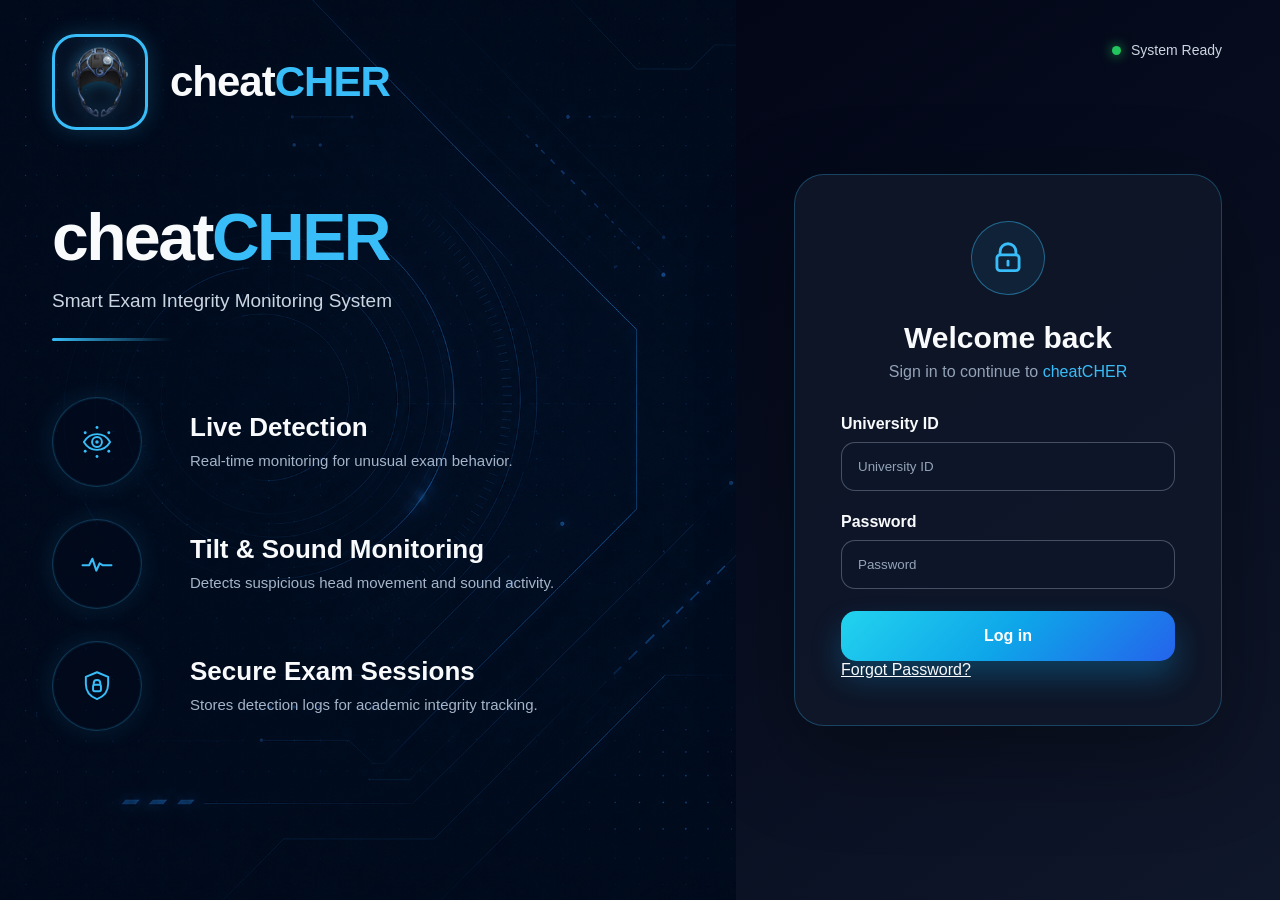
==== commit a53e5521: "Add files via upload Updated login page design with logo" ====
--- a/login.html
+++ b/login.html
@@ -1,141 +1,141 @@
-<!DOCTYPE html>
-<html lang="en">
-<head>
-  <meta charset="UTF-8">
-  <meta name="viewport" content="width=device-width, initial-scale=1.0">
-  <title>Anti-Cheating Headgear Terminal</title>
-  <link rel="stylesheet" href="style.css">
-  <script src="script.js"></script> 
-</head>
-
-<body>
-
-  <main class="login-page">
-
-    <!-- LEFT SIDE -->
-<section class="hero-side">
-
-  <div class="brand">
-    <div class="brand-mark">
-      <img src="images/headgear.png" alt="cheatCHER headgear logo" class="brand-headgear-logo">
-    </div>
-
-    <h3>cheat<span>CHER</span></h3>
-  </div>
-
-  <div class="hero-content">
-    <h1>cheat<span>CHER</span></h1>
-    <p class="tagline">Smart Exam Integrity Monitoring System</p>
-  </div>
-
-  <div class="hero-showcase">
-
-    <div class="feature-list">
-
-      <div class="feature-card">
-        <div class="feature-icon">
-          <svg class="feature-svg" viewBox="0 0 64 64" fill="none" xmlns="http://www.w3.org/2000/svg">
-            <circle cx="32" cy="10" r="2.2" fill="currentColor"/>
-            <circle cx="32" cy="54" r="2.2" fill="currentColor"/>
-            <circle cx="14" cy="18" r="2.2" fill="currentColor"/>
-            <circle cx="50" cy="18" r="2.2" fill="currentColor"/>
-            <circle cx="14" cy="46" r="2.2" fill="currentColor"/>
-            <circle cx="50" cy="46" r="2.2" fill="currentColor"/>
-            <path d="M12 32C16.5 24.5 23 20 32 20C41 20 47.5 24.5 52 32C47.5 39.5 41 44 32 44C23 44 16.5 39.5 12 32Z"
-              stroke="currentColor" stroke-width="3" stroke-linejoin="round"/>
-            <circle cx="32" cy="32" r="7.5" stroke="currentColor" stroke-width="3"/>
-            <circle cx="32" cy="32" r="2.7" fill="currentColor"/>
-          </svg>
-        </div>
-
-        <div>
-          <h4>Live Detection</h4>
-          <p>Real-time monitoring for unusual exam behavior.</p>
-        </div>
-      </div>
-
-      <div class="feature-card">
-        <div class="feature-icon">
-          <svg class="feature-svg" viewBox="0 0 64 64" fill="none" xmlns="http://www.w3.org/2000/svg">
-            <path d="M10 34H20L25 24L31 42L36 31L41 34H54"
-              stroke="currentColor" stroke-width="3.2" stroke-linecap="round" stroke-linejoin="round"/>
-          </svg>
-        </div>
-
-        <div>
-          <h4>Tilt &amp; Sound Monitoring</h4>
-          <p>Detects suspicious head movement and sound activity.</p>
-        </div>
-      </div>
-
-      <div class="feature-card">
-        <div class="feature-icon">
-          <svg class="feature-svg" viewBox="0 0 64 64" fill="none" xmlns="http://www.w3.org/2000/svg">
-            <path d="M32 11L49 18V29C49 40.5 41.8 48.3 32 52C22.2 48.3 15 40.5 15 29V18L32 11Z"
-              stroke="currentColor" stroke-width="3" stroke-linejoin="round"/>
-            <path d="M27 30V27.8C27 25 29.2 22.8 32 22.8C34.8 22.8 37 25 37 27.8V30"
-              stroke="currentColor" stroke-width="3" stroke-linecap="round"/>
-            <rect x="26" y="30" width="12" height="10" rx="2.5"
-              stroke="currentColor" stroke-width="3"/>
-          </svg>
-        </div>
-
-        <div>
-          <h4>Secure Exam Sessions</h4>
-          <p>Stores detection logs for academic integrity tracking.</p>
-        </div>
-      </div>
-
-    </div>
-
-  </div>
-
-</section>
-
-    <!-- RIGHT SIDE -->
-    <section class="login-side">
-
-      <div class="system-status">
-        <span class="status-dot"></span>
-        <span>System Ready</span>
-      </div>
-
-      <section class="login-box">
-        <div class="lock-icon"></div>
-
-        <h2>Welcome back</h2>
-        <p class="login-subtitle">Sign in to continue to <span>cheatCHER</span></p>
-
-        <form id="login-form" onsubmit="return checkLogin(event)" action="index.html" method="get">
-
-          <div class="input-group">
-            <label for="username">University ID</label>
-            <input type="text" id="username" name="username" placeholder="University ID" required>
-          </div>
-
-          <div class="input-group">
-            <label for="password">Password</label>
-            <input type="password" id="password" name="password" placeholder="Password" required>
-          </div>
-
-          <p id="login-error-msg" class="error-hide">Invalid credentials.</p>
-
-                    <div class="Forgot">
-                        <button type="submit" id="login-btn">Log in</button>
-
-                    </div>
-                        <a href="forgot-password.html">Forgot Password?</a>
-                        <script src="script.js"></script>
-                    
-                </form>
-            </div>
-    
-        </form>
-      </section>
-
-    </section>
-
-  </main>
-
-</body>
+<!DOCTYPE html>
+<html lang="en">
+<head>
+  <meta charset="UTF-8">
+  <meta name="viewport" content="width=device-width, initial-scale=1.0">
+  <title>Anti-Cheating Headgear Terminal</title>
+  <link rel="stylesheet" href="style.css">
+  <script src="script.js"></script> 
+</head>
+
+<body>
+
+  <main class="login-page">
+
+    <!-- LEFT SIDE -->
+<section class="hero-side">
+
+  <div class="brand">
+    <div class="brand-mark">
+      <img src="images/headgear.png" alt="cheatCHER headgear logo" class="brand-headgear-logo">
+    </div>
+
+    <h3>cheat<span>CHER</span></h3>
+  </div>
+
+  <div class="hero-content">
+    <h1>cheat<span>CHER</span></h1>
+    <p class="tagline">Smart Exam Integrity Monitoring System</p>
+  </div>
+
+  <div class="hero-showcase">
+
+    <div class="feature-list">
+
+      <div class="feature-card">
+        <div class="feature-icon">
+          <svg class="feature-svg" viewBox="0 0 64 64" fill="none" xmlns="http://www.w3.org/2000/svg">
+            <circle cx="32" cy="10" r="2.2" fill="currentColor"/>
+            <circle cx="32" cy="54" r="2.2" fill="currentColor"/>
+            <circle cx="14" cy="18" r="2.2" fill="currentColor"/>
+            <circle cx="50" cy="18" r="2.2" fill="currentColor"/>
+            <circle cx="14" cy="46" r="2.2" fill="currentColor"/>
+            <circle cx="50" cy="46" r="2.2" fill="currentColor"/>
+            <path d="M12 32C16.5 24.5 23 20 32 20C41 20 47.5 24.5 52 32C47.5 39.5 41 44 32 44C23 44 16.5 39.5 12 32Z"
+              stroke="currentColor" stroke-width="3" stroke-linejoin="round"/>
+            <circle cx="32" cy="32" r="7.5" stroke="currentColor" stroke-width="3"/>
+            <circle cx="32" cy="32" r="2.7" fill="currentColor"/>
+          </svg>
+        </div>
+
+        <div>
+          <h4>Live Detection</h4>
+          <p>Real-time monitoring for unusual exam behavior.</p>
+        </div>
+      </div>
+
+      <div class="feature-card">
+        <div class="feature-icon">
+          <svg class="feature-svg" viewBox="0 0 64 64" fill="none" xmlns="http://www.w3.org/2000/svg">
+            <path d="M10 34H20L25 24L31 42L36 31L41 34H54"
+              stroke="currentColor" stroke-width="3.2" stroke-linecap="round" stroke-linejoin="round"/>
+          </svg>
+        </div>
+
+        <div>
+          <h4>Tilt &amp; Sound Monitoring</h4>
+          <p>Detects suspicious head movement and sound activity.</p>
+        </div>
+      </div>
+
+      <div class="feature-card">
+        <div class="feature-icon">
+          <svg class="feature-svg" viewBox="0 0 64 64" fill="none" xmlns="http://www.w3.org/2000/svg">
+            <path d="M32 11L49 18V29C49 40.5 41.8 48.3 32 52C22.2 48.3 15 40.5 15 29V18L32 11Z"
+              stroke="currentColor" stroke-width="3" stroke-linejoin="round"/>
+            <path d="M27 30V27.8C27 25 29.2 22.8 32 22.8C34.8 22.8 37 25 37 27.8V30"
+              stroke="currentColor" stroke-width="3" stroke-linecap="round"/>
+            <rect x="26" y="30" width="12" height="10" rx="2.5"
+              stroke="currentColor" stroke-width="3"/>
+          </svg>
+        </div>
+
+        <div>
+          <h4>Secure Exam Sessions</h4>
+          <p>Stores detection logs for academic integrity tracking.</p>
+        </div>
+      </div>
+
+    </div>
+
+  </div>
+
+</section>
+
+    <!-- RIGHT SIDE -->
+    <section class="login-side">
+
+      <div class="system-status">
+        <span class="status-dot"></span>
+        <span>System Ready</span>
+      </div>
+
+      <section class="login-box">
+        <div class="lock-icon"></div>
+
+        <h2>Welcome back</h2>
+        <p class="login-subtitle">Sign in to continue to <span>cheatCHER</span></p>
+
+        <form id="login-form" onsubmit="return checkLogin(event)" action="index.html" method="get">
+
+          <div class="input-group">
+            <label for="username">University ID</label>
+            <input type="text" id="username" name="username" placeholder="University ID" required>
+          </div>
+
+          <div class="input-group">
+            <label for="password">Password</label>
+            <input type="password" id="password" name="password" placeholder="Password" required>
+          </div>
+
+          <p id="login-error-msg" class="error-hide">Invalid credentials.</p>
+
+                    <div class="Forgot">
+                        <button type="submit" id="login-btn">Log in</button>
+
+                    </div>
+                        <a href="forgot-password.html">Forgot Password?</a>
+                        <script src="script.js"></script>
+                    
+                </form>
+            </div>
+    
+        </form>
+      </section>
+
+    </section>
+
+  </main>
+
+</body>
 </html>
--- a/style.css
+++ b/style.css
@@ -1,1333 +1,1334 @@
-:root {
-  --dark-navy: #0F172A;
-  --deep-blue: #1E293B;
-  --cyan: #38BDF8;
-  --light-cyan: #E0F2FE;
-  --white: #F8FAFC;
-  --gray-text: #94A3B8;
-  --green: #22C55E;
-  --yellow: #FACC15;
-  --red-alert: #EF4444;
-
-  --page-bg: #020617;
-  --card-bg: rgba(15, 23, 42, 0.82);
-  --card-border: rgba(56, 189, 248, 0.18);
-  --soft-border: rgba(148, 163, 184, 0.12);
-}
-
-* {
-  margin: 0;
-  padding: 0;
-  box-sizing: border-box;
-}
-
-html {
-  min-height: 100%;
-  scroll-behavior: smooth;
-}
-
-body {
-  min-height: 100%;
-  overflow-x: hidden;
-  overflow-y: auto;
-  background-color: var(--dark-navy);
-  color: var(--white);
-  font-family: Arial, Helvetica, sans-serif;
-}
-
-a {
-  color: inherit;
-}
-
-button,
-input {
-  font-family: inherit;
-}
-
-/* LOGIN PAGE */
-.login-page {
-  min-height: 100vh;
-  display: grid;
-  grid-template-columns: minmax(0, 1.15fr) minmax(420px, 0.85fr);
-  background: var(--dark-navy);
-  color: var(--white);
-}
-
-/* LEFT SIDE */
-.hero-side {
-  position: relative;
-  min-height: 100vh;
-  padding: 34px 52px 30px;
-  overflow: hidden;
-  background:
-    linear-gradient(rgba(56, 189, 248, 0.045) 1px, transparent 1px),
-    linear-gradient(90deg, rgba(56, 189, 248, 0.045) 1px, transparent 1px),
-    #020617;
-  background-size: 72px 72px;
-}
-
-.brand {
-  display: flex;
-  align-items: center;
-  gap: 22px;
-  margin-bottom: 76px;
-}
-
-.brand-mark {
-  width: 96px;
-  height: 96px;
-  min-width: 96px;
-  min-height: 96px;
-  display: grid;
-  place-items: center;
-  overflow: hidden;
-  border: 3px solid var(--cyan);
-  border-radius: 24px;
-  background: rgba(15, 23, 42, 0.38);
-  box-shadow:
-    0 0 22px rgba(56, 189, 248, 0.22),
-    inset 0 0 16px rgba(56, 189, 248, 0.08);
-}
-
-.brand-headgear-logo {
-  width: 78px;
-  height: 78px;
-  max-width: 78px;
-  max-height: 78px;
-  object-fit: contain;
-  display: block;
-  filter:
-    drop-shadow(0 0 8px rgba(56, 189, 248, 0.45))
-    drop-shadow(0 8px 10px rgba(0, 0, 0, 0.45));
-}
-
-.brand h3 {
-  font-size: 42px;
-  font-weight: 900;
-  line-height: 1;
-  letter-spacing: -1px;
-}
-
-.brand span,
-.hero-content span,
-.login-subtitle span {
-  color: var(--cyan);
-}
-
-.hero-content {
-  max-width: 720px;
-}
-
-.hero-content h1 {
-  font-size: 66px;
-  line-height: 0.95;
-  letter-spacing: -2.5px;
-  margin-bottom: 18px;
-}
-
-.tagline {
-  font-size: 19px;
-  line-height: 1.45;
-  color: #cbd5e1;
-}
-
-.tagline::after {
-  content: "";
-  display: block;
-  width: 120px;
-  height: 3px;
-  margin-top: 24px;
-  background: linear-gradient(90deg, var(--cyan), transparent);
-  border-radius: 999px;
-}
-
-.hero-showcase {
-  display: block;
-  position: relative;
-  min-height: auto;
-  margin-top: 56px;
-}
-
-.feature-list {
-  width: min(620px, 100%);
-  max-width: 620px;
-  display: grid;
-  gap: 32px;
-}
-
-.feature-card {
-  display: grid;
-  grid-template-columns: 110px 1fr;
-  align-items: center;
-  gap: 28px;
-  max-width: 620px;
-}
-
-.feature-icon {
-  width: 90px;
-  height: 90px;
-  flex-shrink: 0;
-  border-radius: 50%;
-  display: grid;
-  place-items: center;
-  color: var(--cyan);
-  border: 1.6px solid rgba(56, 189, 248, 0.25);
-  background: rgba(3, 10, 28, 0.34);
-  box-shadow:
-    inset 0 0 0 1px rgba(56, 189, 248, 0.08),
-    0 0 26px rgba(56, 189, 248, 0.12);
-}
-
-.feature-svg {
-  width: 42px;
-  height: 42px;
-  display: block;
-}
-
-.feature-card h4 {
-  font-size: 26px;
-  line-height: 1.15;
-  font-weight: 900;
-  margin-bottom: 6px;
-  color: var(--white);
-}
-
-.feature-card p {
-  max-width: 440px;
-  color: #A5B4C8;
-  font-size: 15px;
-  line-height: 1.55;
-}
-
-/* If old headgear display still exists in HTML, hide it */
-.device-area,
-.device-img,
-.device-dots,
-.device-ring,
-.device-base-glow {
-  display: none;
-}
-
-/* RIGHT SIDE */
-
-.login-side {
-  position: relative;
-  min-height: 100vh;
-  padding: 42px 58px;
-  background: linear-gradient(145deg, #020617, #0F172A);
-  display: flex;
-  justify-content: center;
-  align-items: center;
-}
-
-.system-status {
-  position: absolute;
-  top: 42px;
-  right: 58px;
-  display: flex;
-  align-items: center;
-  gap: 10px;
-  color: #cbd5e1;
-  font-size: 14px;
-}
-
-.status-dot {
-  width: 9px;
-  height: 9px;
-  border-radius: 50%;
-  background: var(--green);
-  box-shadow: 0 0 12px rgba(34, 197, 94, 0.9);
-}
-
-/* LOGIN CARD */
-.login-box {
-  width: 100%;
-  max-width: 500px;
-  padding: 46px;
-  border-radius: 30px;
-  background: rgba(15, 23, 42, 0.88);
-  border: 1px solid rgba(56, 189, 248, 0.28);
-  box-shadow: 0 30px 90px rgba(0, 0, 0, 0.35);
-}
-
-.lock-icon {
-  width: 74px;
-  height: 74px;
-  margin: 0 auto 26px;
-  border-radius: 50%;
-  border: 1px solid rgba(56, 189, 248, 0.45);
-  background:
-    url("data:image/svg+xml,%3Csvg width='38' height='38' viewBox='0 0 24 24' fill='none' xmlns='http://www.w3.org/2000/svg'%3E%3Cpath d='M7 10V8C7 5.24 9.24 3 12 3C14.76 3 17 5.24 17 8V10' stroke='%2338BDF8' stroke-width='1.8' stroke-linecap='round'/%3E%3Crect x='5' y='10' width='14' height='10' rx='2' stroke='%2338BDF8' stroke-width='1.8'/%3E%3Cpath d='M12 14V16.5' stroke='%2338BDF8' stroke-width='1.8' stroke-linecap='round'/%3E%3C/svg%3E")
-    center / 38px no-repeat,
-    rgba(56, 189, 248, 0.08);
-}
-
-.login-box h2 {
-  text-align: center;
-  font-size: 30px;
-  margin-bottom: 8px;
-}
-
-.login-subtitle {
-  text-align: center;
-  color: #94A3B8;
-  margin-bottom: 34px;
-}
-
-.input-group {
-  margin-bottom: 22px;
-}
-
-.input-group label {
-  display: block;
-  margin-bottom: 9px;
-  font-weight: 700;
-}
-
-.input-group input {
-  width: 100%;
-  padding: 16px;
-  border-radius: 14px;
-  border: 1px solid rgba(148, 163, 184, 0.42);
-  background: rgba(15, 23, 42, 0.72);
-  color: var(--white);
-  outline: none;
-}
-
-.input-group input::placeholder {
-  color: #94A3B8;
-}
-
-.input-group input:focus {
-  border-color: var(--cyan);
-  box-shadow: 0 0 0 4px rgba(56, 189, 248, 0.18);
-}
-
-.error-hide {
-  display: none;
-}
-
-#login-error-msg {
-  color: var(--red-alert);
-  font-weight: 700;
-  margin-bottom: 16px;
-}
-
-.login-options {
-  display: flex;
-  justify-content: space-between;
-  align-items: center;
-  gap: 14px;
-  margin: 6px 0 24px;
-  color: #cbd5e1;
-  font-size: 14px;
-}
-
-.login-options a,
-.login-options a:visited {
-  color: var(--cyan);
-  text-decoration: none;
-  font-weight: 700;
-}
-
-.login-options a:hover {
-  color: var(--light-cyan);
-  text-decoration: underline;
-}
-
-#login-btn {
-  width: 100%;
-  padding: 16px;
-  border: none;
-  border-radius: 15px;
-  background: linear-gradient(135deg, #22d3ee, #0ea5e9, #2563eb);
-  color: white;
-  font-size: 16px;
-  font-weight: 900;
-  cursor: pointer;
-  box-shadow: 0 16px 30px rgba(14, 165, 233, 0.28);
-  transition: 0.2s ease;
-}
-
-#login-btn:hover {
-  transform: translateY(-2px);
-}
-
-/* LOGIN RESPONSIVE */
-@media (max-width: 1150px) {
-  .login-page {
-    grid-template-columns: 1fr;
-  }
-
-  .hero-side {
-    min-height: auto;
-    padding: 34px 36px 40px;
-  }
-
-  .login-side {
-    min-height: auto;
-    padding: 50px 36px;
-    display: flex;
-    flex-direction: column;
-    align-items: center;
-    justify-content: center;
-  }
-
-  .system-status {
-    position: static;
-    margin-bottom: 24px;
-    justify-content: center;
-    align-self: center;
-  }
-}
-
-@media (max-width: 900px) {
-  .brand {
-    margin-bottom: 52px;
-  }
-
-  .brand-mark {
-    width: 82px;
-    height: 82px;
-    min-width: 82px;
-    min-height: 82px;
-  }
-
-  .brand-headgear-logo {
-    width: 66px;
-    height: 66px;
-    max-width: 66px;
-    max-height: 66px;
-  }
-
-  .brand h3 {
-    font-size: 34px;
-  }
-
-  .feature-card {
-    grid-template-columns: 88px 1fr;
-    gap: 22px;
-  }
-
-  .feature-icon {
-    width: 74px;
-    height: 74px;
-  }
-}
-
-@media (max-width: 700px) {
-  .brand {
-    gap: 14px;
-    margin-bottom: 38px;
-  }
-
-  .brand-mark {
-    width: 72px;
-    height: 72px;
-    min-width: 72px;
-    min-height: 72px;
-    border-radius: 18px;
-  }
-
-  .brand-headgear-logo {
-    width: 58px;
-    height: 58px;
-    max-width: 58px;
-    max-height: 58px;
-  }
-
-  .brand h3 {
-    font-size: 28px;
-  }
-
-  .hero-content h1 {
-    font-size: 52px;
-  }
-
-  .tagline {
-    font-size: 17px;
-  }
-
-  .feature-card {
-    align-items: flex-start;
-  }
-
-  .login-box {
-    padding: 34px 26px;
-  }
-}
-
-/* DASHBOARD PAGE */
-body.simple-dashboard-body {
-  min-height: 100vh;
-  overflow-x: hidden;
-  overflow-y: auto;
-  background:
-    radial-gradient(circle at 70% 15%, rgba(56, 189, 248, 0.10), transparent 26%),
-    linear-gradient(135deg, #020617, #0F172A 55%, #111827);
-  color: var(--white);
-}
-
-.simple-dashboard {
-  width: min(1260px, calc(100% - 48px));
-  margin: 0 auto;
-  padding: 42px 0;
-}
-
-/* HEADER */
-.simple-dashboard-header {
-  display: flex;
-  justify-content: space-between;
-  align-items: flex-start;
-  gap: 24px;
-  margin-bottom: 28px;
-}
-
-.simple-dashboard-header h1 {
-  font-size: 42px;
-  line-height: 1;
-  letter-spacing: -1px;
-  margin-bottom: 10px;
-}
-
-.simple-dashboard-header h1 {
-  color: var(--cyan);
-}
-
-.simple-dashboard-header h1 span {
-  color: var(--white);
-}
-
-.simple-dashboard-header p {
-  color: var(--cyan);
-  font-size: 16px;
-}
-.header-right {
-  display: flex;
-  align-items: center;
-  gap: 18px;
-}
-
-/* Base Details Wrapper Override */
-details.user-profile-pill {
-  position: relative;
-  display: inline-block;
-}
-
-/* The Clickable Capsule Button (Base State: Clean & Static) */
-details.user-profile-pill summary.user-profile-summary {
-  display: flex !important;    
-  flex-direction: row;
-  align-items: center;         
-  width: 170px;                
-  height: 48px;                
-  background-color: rgba(16, 28, 48, 0.35); 
-  border: 1px solid rgba(52, 152, 219, 0.5); /* Soft baseline border */
-  border-radius: 50px;   
-  padding-left: 6px;           
-  box-sizing: border-box;
-  cursor: pointer;             
-  
-  /* Smooth transitions for seamless color/glow morphing */
-  transition: background-color 0.25s ease, border-color 0.25s ease, box-shadow 0.25s ease;
-  
-  /* Strip out standard HTML summary arrows */
-  list-style: none !important;      
-  list-style-type: none !important; 
-}
-
-/* ─── HOVER ACTION STATE ─── */
-/* The pill shape will now only activate its vibrant glow effect when hovered! */
-details.user-profile-pill summary.user-profile-summary:hover {
-  background-color: rgba(16, 28, 48, 0.6);
-  border-color: #3498db; /* Solid cyan blue accent border */
-  
-  /* Low-intensity blue ambient outer glow matches your theme panels */
-  box-shadow: 0 0 15px rgba(52, 152, 219, 0.45), 
-              inset 0 0 10px rgba(52, 152, 219, 0.15);
-}
-
-/* Completely clears summary markers across all web browsers */
-details.user-profile-pill summary::-webkit-details-marker,
-details.user-profile-pill summary::marker {
-  display: none !important;
-  font-size: 0px !important;
-  width: 0px !important;
-  height: 0px !important;
-}
-
-/* Inner Circle Avatar Badge */
-.user-avatar-circle {
-  display: flex !important;
-  align-items: center;
-  justify-content: center;
-  width: 36px;
-  height: 36px;
-  background-color: rgba(52, 152, 219, 0.2); 
-  color: #3498db; 
-  font-weight: bold;
-  font-size: 0.9rem;
-  border-radius: 50%;
-  flex-shrink: 0;              
-}
-
-/* Username Text Inside Pill */
-.user-profile-name {
-  color: #ffffff;
-  font-weight: 600;
-  font-size: 0.95rem;
-  letter-spacing: 0.3px;
-  white-space: nowrap;         
-  margin: 0 auto;        
-  padding-right: 12px;         
-}
-/* ─── FLOATING DROPDOWN BOX OVERLAY ─── */
-.admin-dropdown {
-  position: absolute;
-  top: 52px;                   /* Sits perfectly right below your pill container */
-  right: 0;
-  background-color: #101c30;   /* Matches your exact theme background panel color */
-  border: 1px solid #3498db;   /* Subtle blue accent outline border */
-  
-  /* SHAPE FIX: Rounded capsule-style corners to match the profile pill */
-  border-radius: 25px;         
-  
-  /* SIZE FIX: Compact width and padding so it isn't overly bulky */
-  width: 120px;                
-  padding: 4px;
-  
-  /* High depth drop shadow eliminates layout clipping and collisions */
-  box-shadow: 0 4px 15px rgba(0, 0, 0, 0.6); 
-  z-index: 100;                
-}
-
-/* ─── DROPDOWN ITEM (LOGOUT) ─── */
-.admin-dropdown .dropdown-item {
-  display: block;
-  padding: 8px 12px;           /* Slightly reduced internal padding for a cleaner look */
-  color: #ffffff;
-  text-decoration: none;       /* Strips default browser link underline formats */
-  
-  /* FONT FIX: Inherits your clean UI font and adjusts size/weight down */
-  font-family: inherit;        
-  font-size: 0.85rem;          
-  font-weight: 500;
-  text-align: center;          /* Centers text options perfectly inside container borders */
-  
-  /* Matches the capsule curves internally on hover states */
-  border-radius: 20px;         
-  transition: all 0.2s ease-in-out;
-}
-
-/* Subtle cyan accent glow and tint background when hovering options */
-.admin-dropdown .dropdown-item:hover {
-  background: rgba(56, 189, 248, 0.12); 
-  color: #38bdf8; 
-
-}
-
-/* SUMMARY CARDS */
-.dashboard-cards {
-  display: grid;
-  grid-template-columns: repeat(4, 1fr);
-  gap: 18px;
-  margin-bottom: 24px;
-}
-
-.info-card {
-  min-height: 126px;
-  padding: 22px;
-  border-radius: 18px;
-  display: flex;
-  align-items: center;
-  gap: 16px;
-  text-decoration: none;
-  color: inherit;
-  cursor: pointer;
-  background:
-    radial-gradient(circle at 85% 50%, rgba(56, 189, 248, 0.12), transparent 34%),
-    rgba(15, 23, 42, 0.82);
-  border: 1px solid rgba(56, 189, 248, 0.18);
-  box-shadow: 0 18px 45px rgba(0, 0, 0, 0.22);
-  transition: 0.2s ease;
-}
-
-.info-card:visited {
-  color: inherit;
-}
-
-.info-card:hover {
-  border-color: rgba(56, 189, 248, 0.55);
-  transform: translateY(-3px);
-  box-shadow:
-    0 22px 55px rgba(0, 0, 0, 0.28),
-    0 0 24px rgba(56, 189, 248, 0.10);
-}
-
-.info-card:active {
-  transform: translateY(0);
-}
-
-.info-card:focus {
-  outline: 2px solid rgba(56, 189, 248, 0.65);
-  outline-offset: 4px;
-}
-
-.card-icon {
-  width: 58px;
-  height: 58px;
-  border-radius: 16px;
-  display: grid;
-  place-items: center;
-  color: var(--cyan);
-  font-size: 25px;
-  background: rgba(56, 189, 248, 0.08);
-  border: 1px solid rgba(56, 189, 248, 0.35);
-  box-shadow: 0 0 22px rgba(56, 189, 248, 0.16);
-}
-
-.info-card p {
-  color: #94A3B8;
-  margin-bottom: 7px;
-  font-size: 14px;
-}
-
-.info-card h2 {
-  font-size: 30px;
-}
-
-.info-card small {
-  color: #94A3B8;
-}
-
-.monitoring-card small span {
-  display: inline-block;
-  width: 8px;
-  height: 8px;
-  margin-right: 7px;
-  border-radius: 50%;
-  background: var(--green);
-  box-shadow: 0 0 12px rgba(34, 197, 94, 0.75);
-}
-
-/* TABLE AND TEST CAPTURE GRID */
-.dashboard-lower-grid {
-  display: grid;
-  grid-template-columns: minmax(0, 1fr) 330px;
-  gap: 22px;
-  align-items: start;
-}
-
-/* PANELS */
-.data-panel,
-.latest-capture-card {
-  border-radius: 20px;
-  overflow: hidden;
-  background: rgba(15, 23, 42, 0.82);
-  border: 1px solid rgba(56, 189, 248, 0.18);
-  box-shadow: 0 24px 70px rgba(0, 0, 0, 0.25);
-}
-
-.panel-header {
-  padding: 24px 28px;
-  display: flex;
-  align-items: center;
-  justify-content: space-between;
-  gap: 18px;
-  border-bottom: 1px solid rgba(148, 163, 184, 0.12);
-}
-
-.panel-header h2 {
-  font-size: 26px;
-  margin-bottom: 6px;
-}
-
-.panel-header p {
-  color: #94A3B8;
-}
-
-.filter-btn {
-  padding: 12px 18px;
-  border-radius: 12px;
-  border: 1px solid rgba(56, 189, 248, 0.28);
-  background: rgba(15, 23, 42, 0.9);
-  color: var(--cyan);
-  font-weight: 800;
-  cursor: pointer;
-}
-
-/* TABLE */
-
-.table-wrapper {
-  width: 100%;
-  overflow-x: auto;
-}
-
-.sensor-table {
-  width: 100%;
-  min-width: 760px;
-  border-collapse: collapse;
-}
-
-.sensor-table thead {
-  background: rgba(56, 189, 248, 0.08);
-}
-
-.sensor-table th {
-  padding: 18px 28px;
-  text-align: left;
-  color: #E0F2FE;
-  font-size: 13px;
-  text-transform: uppercase;
-  letter-spacing: 1px;
-}
-
-.sensor-table td {
-  padding: 18px 28px;
-  color: #cbd5e1;
-  border-top: 1px solid rgba(148, 163, 184, 0.10);
-  font-size: 15px;
-}
-
-.sensor-table tbody tr,
-.sensor-table tbody .log-row {
-  cursor: pointer;
-  transition: 0.18s ease;
-}
-
-.sensor-table tbody tr:hover,
-.sensor-table tbody .log-row:hover {
-  background: rgba(56, 189, 248, 0.07);
-}
-
-.sensor-table tbody tr:hover td,
-.sensor-table tbody .log-row:hover td {
-  color: var(--white);
-}
-
-/* EMPTY TABLE STATE */
-.empty-state {
-  padding: 46px 24px;
-  text-align: center;
-  color: #94A3B8;
-  border-top: 1px solid rgba(148, 163, 184, 0.10);
-  background:
-    radial-gradient(circle at center, rgba(56, 189, 248, 0.08), transparent 38%),
-    rgba(15, 23, 42, 0.45);
-}
-
-.empty-state.is-hidden {
-  display: none;
-}
-
-.empty-icon {
-  width: 64px;
-  height: 64px;
-  margin: 0 auto 14px;
-  border-radius: 50%;
-  display: grid;
-  place-items: center;
-  color: var(--cyan);
-  font-size: 30px;
-  border: 1px solid rgba(56, 189, 248, 0.35);
-  box-shadow: 0 0 22px rgba(56, 189, 248, 0.14);
-}
-
-.empty-state h3 {
-  color: var(--white);
-  font-size: 20px;
-  margin-bottom: 8px;
-}
-
-.empty-state p {
-  color: #94A3B8;
-  font-size: 15px;
-}
-
-/* LATEST CAPTURE */
-.latest-capture-card {
-  padding: 22px;
-}
-
-.latest-header {
-  display: flex;
-  justify-content: space-between;
-  align-items: center;
-  margin-bottom: 18px;
-}
-
-.latest-header h2 {
-  font-size: 22px;
-}
-
-.latest-header p {
-  color: var(--green);
-  text-transform: uppercase;
-  font-size: 13px;
-}
-
-.latest-header p span {
-  display: inline-block;
-  width: 8px;
-  height: 8px;
-  margin-right: 7px;
-  border-radius: 50%;
-  background: var(--green);
-  box-shadow: 0 0 12px rgba(34, 197, 94, 0.75);
-}
-
-.capture-box {
-  height: 190px;
-  border-radius: 14px;
-  background:
-    radial-gradient(circle at center, rgba(56, 189, 248, 0.12), transparent 40%),
-    rgba(15, 23, 42, 0.85);
-  border: 1px solid rgba(148, 163, 184, 0.13);
-  display: grid;
-  place-items: center;
-  margin-bottom: 18px;
-}
-
-.capture-box div {
-  text-align: center;
-  color: #94A3B8;
-}
-
-.capture-box span {
-  display: block;
-  font-size: 34px;
-  color: var(--cyan);
-  margin-bottom: 8px;
-}
-
-.capture-info {
-  padding-bottom: 18px;
-  border-bottom: 1px solid rgba(148, 163, 184, 0.12);
-}
-
-.capture-info h3 {
-  font-size: 17px;
-  margin-bottom: 8px;
-}
-
-.capture-info p {
-  color: #94A3B8;
-  font-size: 14px;
-}
-
-.event-summary {
-  padding: 18px 0;
-}
-
-.event-summary h4 {
-  margin-bottom: 12px;
-}
-
-.event-summary p {
-  color: #cbd5e1;
-  margin-bottom: 10px;
-}
-
-.details-btn {
-  display: block;
-  width: 100%;
-  padding: 13px;
-  border-radius: 11px;
-  border: 1px solid rgba(56, 189, 248, 0.48);
-  background: rgba(14, 165, 233, 0.08);
-  color: var(--cyan);
-  font-weight: 900;
-  cursor: pointer;
-  text-align: center;
-  text-decoration: none;
-}
-
-.details-btn:hover {
-  background: rgba(14, 165, 233, 0.14);
-}
-
-/* DASHBOARD FOOTER */
-.dashboard-footer {
-  margin-top: 34px;
-  padding: 22px 0 10px;
-  border-top: 1px solid rgba(148, 163, 184, 0.12);
-  display: flex;
-  align-items: center;
-  justify-content: space-between;
-  gap: 18px;
-  color: #94A3B8;
-}
-
-.dashboard-footer p {
-  font-weight: 800;
-  color: var(--cyan);
-}
-
-.dashboard-footer p span {
-  color: var(--white);
-}
-
-.dashboard-footer small {
-  color: #64748b;
-  text-align: right;
-}
-
-/* STATUS COLORS */
-.cyan-text {
-  color: var(--cyan);
-  font-weight: 700;
-}
-
-.green-text {
-  color: var(--green);
-  font-weight: 700;
-}
-
-.yellow-text {
-  color: var(--yellow);
-  font-weight: 700;
-}
-
-.red-text {
-  color: var(--red-alert);
-  font-weight: 700;
-}
-
-/* DASHBOARD RESPONSIVE */
-
-@media (max-width: 1050px) {
-  .simple-dashboard-header {
-    flex-direction: column;
-    align-items: flex-start;
-  }
-
-  .header-right {
-    width: 100%;
-    justify-content: space-between;
-  }
-
-  .dashboard-cards {
-    grid-template-columns: repeat(2, 1fr);
-  }
-
-  .dashboard-lower-grid {
-    grid-template-columns: 1fr;
-  }
-}
-
-@media (max-width: 700px) {
-  .dashboard-footer {
-    flex-direction: column;
-    align-items: flex-start;
-  }
-
-  .dashboard-footer small {
-    text-align: left;
-  }
-}
-
-@media (max-width: 650px) {
-  .simple-dashboard {
-    width: min(100% - 28px, 1260px);
-    padding: 28px 0;
-  }
-
-  .simple-dashboard-header h1 {
-    font-size: 34px;
-  }
-
-  .header-right {
-    flex-direction: column;
-    align-items: flex-start;
-  }
-
-  .dashboard-cards {
-    grid-template-columns: 1fr;
-  }
-
-  .panel-header {
-    flex-direction: column;
-    align-items: flex-start;
-  }
-
-  .latest-capture-card {
-    padding: 18px;
-  }
-}
-
-/* USER MANUAL PAGE */
-
-.manual-button-section {
-  margin-top: 26px;
-  display: flex;
-  justify-content: flex-end;
-}
-
-.manual-page-btn,
-.back-dashboard-btn {
-  display: inline-flex;
-  align-items: center;
-  justify-content: center;
-  padding: 13px 20px;
-  border-radius: 12px;
-  border: 1px solid rgba(56, 189, 248, 0.45);
-  background: rgba(14, 165, 233, 0.08);
-  color: var(--cyan);
-  text-decoration: none;
-  font-weight: 900;
-  box-shadow: 0 0 18px rgba(56, 189, 248, 0.10);
-  transition: 0.2s ease;
-}
-
-.manual-page-btn:hover,
-.back-dashboard-btn:hover {
-  background: rgba(14, 165, 233, 0.16);
-  transform: translateY(-2px);
-}
-
-body.manual-body {
-  min-height: 100vh;
-  overflow-x: hidden;
-  overflow-y: auto;
-  background:
-    radial-gradient(circle at 70% 15%, rgba(56, 189, 248, 0.10), transparent 26%),
-    linear-gradient(135deg, #020617, #0F172A 55%, #111827);
-  color: var(--white);
-}
-
-.manual-page {
-  width: min(1100px, calc(100% - 48px));
-  margin: 0 auto;
-  padding: 42px 0;
-}
-
-.manual-page-header {
-  display: flex;
-  align-items: flex-start;
-  justify-content: space-between;
-  gap: 24px;
-  margin-bottom: 28px;
-}
-
-.manual-page-header h1 {
-  font-size: 42px;
-  line-height: 1;
-  letter-spacing: -1px;
-  margin-bottom: 10px;
-}
-
-.manual-page-header h1 span {
-  color: var(--cyan);
-}
-
-.manual-page-header p {
-  color: #94A3B8;
-  font-size: 16px;
-}
-
-.manual-panel {
-  padding: 28px;
-  border-radius: 20px;
-  background: rgba(15, 23, 42, 0.82);
-  border: 1px solid rgba(56, 189, 248, 0.18);
-  box-shadow: 0 24px 70px rgba(0, 0, 0, 0.25);
-  display: grid;
-  gap: 16px;
-}
-
-.manual-step,
-.manual-note-box {
-  padding: 20px;
-  border-radius: 16px;
-  background:
-    radial-gradient(circle at top right, rgba(56, 189, 248, 0.10), transparent 38%),
-    rgba(2, 6, 23, 0.42);
-  border: 1px solid rgba(148, 163, 184, 0.12);
-}
-
-.manual-step h2,
-.manual-note-box h2 {
-  font-size: 20px;
-  margin-bottom: 10px;
-  color: var(--cyan);
-}
-
-.manual-step p,
-.manual-note-box p {
-  color: #cbd5e1;
-  line-height: 1.6;
-  font-size: 15px;
-}
-
-.manual-note-box p {
-  margin-bottom: 8px;
-}
-
-/* MANUAL RESPONSIVE */
-
-@media (max-width: 700px) {
-  .manual-button-section {
-    justify-content: flex-start;
-  }
-
-  .manual-page-header {
-    flex-direction: column;
-  }
-
-  .manual-page-header h1 {
-    font-size: 34px;
-  }
-
-  .manual-panel {
-    padding: 20px;
-  }
-}
-
-/* CAPTURE DETAILS PAGE */
-
-body.capture-details-body {
-  min-height: 100vh;
-  overflow-x: hidden;
-  overflow-y: auto;
-  background:
-    radial-gradient(circle at 70% 15%, rgba(56, 189, 248, 0.10), transparent 26%),
-    linear-gradient(135deg, #020617, #0F172A 55%, #111827);
-  color: var(--white);
-}
-
-.capture-details-page {
-  width: min(1100px, calc(100% - 48px));
-  margin: 0 auto;
-  padding: 42px 0;
-}
-
-.capture-details-header {
-  display: flex;
-  align-items: flex-start;
-  justify-content: space-between;
-  gap: 24px;
-  margin-bottom: 28px;
-}
-
-.capture-details-header h1 {
-  font-size: 42px;
-  line-height: 1;
-  letter-spacing: -1px;
-  margin-bottom: 10px;
-}
-
-.capture-details-header h1 span {
-  color: var(--cyan);
-}
-
-.capture-details-header p {
-  color: #94A3B8;
-}
-
-.capture-details-panel {
-  display: grid;
-  gap: 20px;
-}
-
-.capture-large-preview {
-  height: 430px;
-  border-radius: 20px;
-  background:
-    radial-gradient(circle at center, rgba(56, 189, 248, 0.12), transparent 40%),
-    rgba(15, 23, 42, 0.85);
-  border: 1px solid rgba(56, 189, 248, 0.18);
-  display: grid;
-  place-items: center;
-  overflow: hidden;
-}
-
-.capture-large-preview div {
-  text-align: center;
-  color: #94A3B8;
-}
-
-.capture-large-preview span {
-  display: block;
-  color: var(--cyan);
-  font-size: 42px;
-  margin-bottom: 10px;
-}
-
-.detail-card {
-  padding: 24px;
-  border-radius: 18px;
-  background: rgba(15, 23, 42, 0.82);
-  border: 1px solid rgba(56, 189, 248, 0.18);
-  box-shadow: 0 24px 70px rgba(0, 0, 0, 0.20);
-}
-
-.detail-card h2 {
-  font-size: 24px;
-  color: var(--cyan);
-  margin-bottom: 16px;
-}
-
-.detail-card p {
-  color: #cbd5e1;
-  line-height: 1.7;
-}
-
-.detail-list {
-  display: grid;
-  gap: 10px;
-}
-
-.detail-list strong {
-  color: var(--white);
-}
-
-/* CAPTURE DETAILS RESPONSIVE */
-
-@media (max-width: 700px) {
-  .capture-details-header {
-    flex-direction: column;
-  }
-
-  .capture-details-header h1 {
-    font-size: 34px;
-  }
-
-  .capture-large-preview {
-    height: 260px;
-  }
-}
-
-/* LOGIN LEFT SIDE BACKGROUND IMAGE */
-.login-page .hero-side {
-  position: relative !important;
-  isolation: isolate !important;
-  overflow: hidden !important;
-
-  background:
-    linear-gradient(
-      90deg,
-      rgba(2, 6, 23, 0.18),
-      rgba(2, 6, 23, 0.06)
-    ),
-    url("images/login-left-bg.png") center center / cover no-repeat !important;
-}
-
-.login-page .hero-side::before,
-.login-page .hero-side::after,
-.login-page .hero-showcase::before,
-.login-page .hero-showcase::after,
-.login-page .hero-content::after,
-.login-page .feature-list::after {
-  display: none !important;
-  content: none !important;
-  background: none !important;
-}
-
-.login-page .brand,
-.login-page .hero-content,
-.login-page .hero-showcase,
-.login-page .feature-list,
-.login-page .feature-card {
-  position: relative !important;
-  z-index: 5 !important;
+:root {
+  --dark-navy: #0F172A;
+  --deep-blue: #1E293B;
+  --cyan: #38BDF8;
+  --light-cyan: #E0F2FE;
+  --white: #F8FAFC;
+  --gray-text: #94A3B8;
+  --green: #22C55E;
+  --yellow: #FACC15;
+  --red-alert: #EF4444;
+
+  --page-bg: #020617;
+  --card-bg: rgba(15, 23, 42, 0.82);
+  --card-border: rgba(56, 189, 248, 0.18);
+  --soft-border: rgba(148, 163, 184, 0.12);
+}
+
+* {
+  margin: 0;
+  padding: 0;
+  box-sizing: border-box;
+}
+
+html {
+  min-height: 100%;
+  scroll-behavior: smooth;
+}
+
+body {
+  min-height: 100%;
+  overflow-x: hidden;
+  overflow-y: auto;
+  background-color: var(--dark-navy);
+  color: var(--white);
+  font-family: Arial, Helvetica, sans-serif;
+}
+
+a {
+  color: inherit;
+}
+
+button,
+input {
+  font-family: inherit;
+}
+
+/* LOGIN PAGE */
+.login-page {
+  min-height: 100vh;
+  display: grid;
+  grid-template-columns: minmax(0, 1.15fr) minmax(420px, 0.85fr);
+  background: var(--dark-navy);
+  color: var(--white);
+}
+
+/* LEFT SIDE */
+.hero-side {
+  position: relative;
+  min-height: 100vh;
+  padding: 34px 52px 30px;
+  overflow: hidden;
+  background:
+    linear-gradient(rgba(56, 189, 248, 0.045) 1px, transparent 1px),
+    linear-gradient(90deg, rgba(56, 189, 248, 0.045) 1px, transparent 1px),
+    #020617;
+  background-size: 72px 72px;
+}
+
+.brand {
+  display: flex;
+  align-items: center;
+  gap: 22px;
+  margin-bottom: 76px;
+}
+
+.brand-mark {
+  width: 96px;
+  height: 96px;
+  min-width: 96px;
+  min-height: 96px;
+  display: grid;
+  place-items: center;
+  overflow: hidden;
+  border: 3px solid var(--cyan);
+  border-radius: 24px;
+  background: rgba(15, 23, 42, 0.38);
+  box-shadow:
+    0 0 22px rgba(56, 189, 248, 0.22),
+    inset 0 0 16px rgba(56, 189, 248, 0.08);
+}
+
+.brand-headgear-logo {
+  width: 90px;
+  height: 90px;
+  max-width: 90px;
+  max-height: 90px;
+  object-fit: contain;
+  display: block;
+  transform: scale(1.15);
+  filter:
+    drop-shadow(0 0 8px rgba(56, 189, 248, 0.45))
+    drop-shadow(0 8px 10px rgba(0, 0, 0, 0.45));
+}
+
+.brand h3 {
+  font-size: 42px;
+  font-weight: 900;
+  line-height: 1;
+  letter-spacing: -1px;
+}
+
+.brand span,
+.hero-content span,
+.login-subtitle span {
+  color: var(--cyan);
+}
+
+.hero-content {
+  max-width: 720px;
+}
+
+.hero-content h1 {
+  font-size: 66px;
+  line-height: 0.95;
+  letter-spacing: -2.5px;
+  margin-bottom: 18px;
+}
+
+.tagline {
+  font-size: 19px;
+  line-height: 1.45;
+  color: #cbd5e1;
+}
+
+.tagline::after {
+  content: "";
+  display: block;
+  width: 120px;
+  height: 3px;
+  margin-top: 24px;
+  background: linear-gradient(90deg, var(--cyan), transparent);
+  border-radius: 999px;
+}
+
+.hero-showcase {
+  display: block;
+  position: relative;
+  min-height: auto;
+  margin-top: 56px;
+}
+
+.feature-list {
+  width: min(620px, 100%);
+  max-width: 620px;
+  display: grid;
+  gap: 32px;
+}
+
+.feature-card {
+  display: grid;
+  grid-template-columns: 110px 1fr;
+  align-items: center;
+  gap: 28px;
+  max-width: 620px;
+}
+
+.feature-icon {
+  width: 90px;
+  height: 90px;
+  flex-shrink: 0;
+  border-radius: 50%;
+  display: grid;
+  place-items: center;
+  color: var(--cyan);
+  border: 1.6px solid rgba(56, 189, 248, 0.25);
+  background: rgba(3, 10, 28, 0.34);
+  box-shadow:
+    inset 0 0 0 1px rgba(56, 189, 248, 0.08),
+    0 0 26px rgba(56, 189, 248, 0.12);
+}
+
+.feature-svg {
+  width: 42px;
+  height: 42px;
+  display: block;
+}
+
+.feature-card h4 {
+  font-size: 26px;
+  line-height: 1.15;
+  font-weight: 900;
+  margin-bottom: 6px;
+  color: var(--white);
+}
+
+.feature-card p {
+  max-width: 440px;
+  color: #A5B4C8;
+  font-size: 15px;
+  line-height: 1.55;
+}
+
+/* If old headgear display still exists in HTML, hide it */
+.device-area,
+.device-img,
+.device-dots,
+.device-ring,
+.device-base-glow {
+  display: none;
+}
+
+/* RIGHT SIDE */
+
+.login-side {
+  position: relative;
+  min-height: 100vh;
+  padding: 42px 58px;
+  background: linear-gradient(145deg, #020617, #0F172A);
+  display: flex;
+  justify-content: center;
+  align-items: center;
+}
+
+.system-status {
+  position: absolute;
+  top: 42px;
+  right: 58px;
+  display: flex;
+  align-items: center;
+  gap: 10px;
+  color: #cbd5e1;
+  font-size: 14px;
+}
+
+.status-dot {
+  width: 9px;
+  height: 9px;
+  border-radius: 50%;
+  background: var(--green);
+  box-shadow: 0 0 12px rgba(34, 197, 94, 0.9);
+}
+
+/* LOGIN CARD */
+.login-box {
+  width: 100%;
+  max-width: 500px;
+  padding: 46px;
+  border-radius: 30px;
+  background: rgba(15, 23, 42, 0.88);
+  border: 1px solid rgba(56, 189, 248, 0.28);
+  box-shadow: 0 30px 90px rgba(0, 0, 0, 0.35);
+}
+
+.lock-icon {
+  width: 74px;
+  height: 74px;
+  margin: 0 auto 26px;
+  border-radius: 50%;
+  border: 1px solid rgba(56, 189, 248, 0.45);
+  background:
+    url("data:image/svg+xml,%3Csvg width='38' height='38' viewBox='0 0 24 24' fill='none' xmlns='http://www.w3.org/2000/svg'%3E%3Cpath d='M7 10V8C7 5.24 9.24 3 12 3C14.76 3 17 5.24 17 8V10' stroke='%2338BDF8' stroke-width='1.8' stroke-linecap='round'/%3E%3Crect x='5' y='10' width='14' height='10' rx='2' stroke='%2338BDF8' stroke-width='1.8'/%3E%3Cpath d='M12 14V16.5' stroke='%2338BDF8' stroke-width='1.8' stroke-linecap='round'/%3E%3C/svg%3E")
+    center / 38px no-repeat,
+    rgba(56, 189, 248, 0.08);
+}
+
+.login-box h2 {
+  text-align: center;
+  font-size: 30px;
+  margin-bottom: 8px;
+}
+
+.login-subtitle {
+  text-align: center;
+  color: #94A3B8;
+  margin-bottom: 34px;
+}
+
+.input-group {
+  margin-bottom: 22px;
+}
+
+.input-group label {
+  display: block;
+  margin-bottom: 9px;
+  font-weight: 700;
+}
+
+.input-group input {
+  width: 100%;
+  padding: 16px;
+  border-radius: 14px;
+  border: 1px solid rgba(148, 163, 184, 0.42);
+  background: rgba(15, 23, 42, 0.72);
+  color: var(--white);
+  outline: none;
+}
+
+.input-group input::placeholder {
+  color: #94A3B8;
+}
+
+.input-group input:focus {
+  border-color: var(--cyan);
+  box-shadow: 0 0 0 4px rgba(56, 189, 248, 0.18);
+}
+
+.error-hide {
+  display: none;
+}
+
+#login-error-msg {
+  color: var(--red-alert);
+  font-weight: 700;
+  margin-bottom: 16px;
+}
+
+.login-options {
+  display: flex;
+  justify-content: space-between;
+  align-items: center;
+  gap: 14px;
+  margin: 6px 0 24px;
+  color: #cbd5e1;
+  font-size: 14px;
+}
+
+.login-options a,
+.login-options a:visited {
+  color: var(--cyan);
+  text-decoration: none;
+  font-weight: 700;
+}
+
+.login-options a:hover {
+  color: var(--light-cyan);
+  text-decoration: underline;
+}
+
+#login-btn {
+  width: 100%;
+  padding: 16px;
+  border: none;
+  border-radius: 15px;
+  background: linear-gradient(135deg, #22d3ee, #0ea5e9, #2563eb);
+  color: white;
+  font-size: 16px;
+  font-weight: 900;
+  cursor: pointer;
+  box-shadow: 0 16px 30px rgba(14, 165, 233, 0.28);
+  transition: 0.2s ease;
+}
+
+#login-btn:hover {
+  transform: translateY(-2px);
+}
+
+/* LOGIN RESPONSIVE */
+@media (max-width: 1150px) {
+  .login-page {
+    grid-template-columns: 1fr;
+  }
+
+  .hero-side {
+    min-height: auto;
+    padding: 34px 36px 40px;
+  }
+
+  .login-side {
+    min-height: auto;
+    padding: 50px 36px;
+    display: flex;
+    flex-direction: column;
+    align-items: center;
+    justify-content: center;
+  }
+
+  .system-status {
+    position: static;
+    margin-bottom: 24px;
+    justify-content: center;
+    align-self: center;
+  }
+}
+
+@media (max-width: 900px) {
+  .brand {
+    margin-bottom: 52px;
+  }
+
+  .brand-mark {
+    width: 82px;
+    height: 82px;
+    min-width: 82px;
+    min-height: 82px;
+  }
+
+  .brand-headgear-logo {
+    width: 66px;
+    height: 66px;
+    max-width: 66px;
+    max-height: 66px;
+  }
+
+  .brand h3 {
+    font-size: 34px;
+  }
+
+  .feature-card {
+    grid-template-columns: 88px 1fr;
+    gap: 22px;
+  }
+
+  .feature-icon {
+    width: 74px;
+    height: 74px;
+  }
+}
+
+@media (max-width: 700px) {
+  .brand {
+    gap: 14px;
+    margin-bottom: 38px;
+  }
+
+  .brand-mark {
+    width: 72px;
+    height: 72px;
+    min-width: 72px;
+    min-height: 72px;
+    border-radius: 18px;
+  }
+
+  .brand-headgear-logo {
+    width: 58px;
+    height: 58px;
+    max-width: 58px;
+    max-height: 58px;
+  }
+
+  .brand h3 {
+    font-size: 28px;
+  }
+
+  .hero-content h1 {
+    font-size: 52px;
+  }
+
+  .tagline {
+    font-size: 17px;
+  }
+
+  .feature-card {
+    align-items: flex-start;
+  }
+
+  .login-box {
+    padding: 34px 26px;
+  }
+}
+
+/* DASHBOARD PAGE */
+body.simple-dashboard-body {
+  min-height: 100vh;
+  overflow-x: hidden;
+  overflow-y: auto;
+  background:
+    radial-gradient(circle at 70% 15%, rgba(56, 189, 248, 0.10), transparent 26%),
+    linear-gradient(135deg, #020617, #0F172A 55%, #111827);
+  color: var(--white);
+}
+
+.simple-dashboard {
+  width: min(1260px, calc(100% - 48px));
+  margin: 0 auto;
+  padding: 42px 0;
+}
+
+/* HEADER */
+.simple-dashboard-header {
+  display: flex;
+  justify-content: space-between;
+  align-items: flex-start;
+  gap: 24px;
+  margin-bottom: 28px;
+}
+
+.simple-dashboard-header h1 {
+  font-size: 42px;
+  line-height: 1;
+  letter-spacing: -1px;
+  margin-bottom: 10px;
+}
+
+.simple-dashboard-header h1 {
+  color: var(--cyan);
+}
+
+.simple-dashboard-header h1 span {
+  color: var(--white);
+}
+
+.simple-dashboard-header p {
+  color: var(--cyan);
+  font-size: 16px;
+}
+.header-right {
+  display: flex;
+  align-items: center;
+  gap: 18px;
+}
+
+/* Base Details Wrapper Override */
+details.user-profile-pill {
+  position: relative;
+  display: inline-block;
+}
+
+/* The Clickable Capsule Button (Base State: Clean & Static) */
+details.user-profile-pill summary.user-profile-summary {
+  display: flex !important;    
+  flex-direction: row;
+  align-items: center;         
+  width: 170px;                
+  height: 48px;                
+  background-color: rgba(16, 28, 48, 0.35); 
+  border: 1px solid rgba(52, 152, 219, 0.5); /* Soft baseline border */
+  border-radius: 50px;   
+  padding-left: 6px;           
+  box-sizing: border-box;
+  cursor: pointer;             
+  
+  /* Smooth transitions for seamless color/glow morphing */
+  transition: background-color 0.25s ease, border-color 0.25s ease, box-shadow 0.25s ease;
+  
+  /* Strip out standard HTML summary arrows */
+  list-style: none !important;      
+  list-style-type: none !important; 
+}
+
+/* ─── HOVER ACTION STATE ─── */
+/* The pill shape will now only activate its vibrant glow effect when hovered! */
+details.user-profile-pill summary.user-profile-summary:hover {
+  background-color: rgba(16, 28, 48, 0.6);
+  border-color: #3498db; /* Solid cyan blue accent border */
+  
+  /* Low-intensity blue ambient outer glow matches your theme panels */
+  box-shadow: 0 0 15px rgba(52, 152, 219, 0.45), 
+              inset 0 0 10px rgba(52, 152, 219, 0.15);
+}
+
+/* Completely clears summary markers across all web browsers */
+details.user-profile-pill summary::-webkit-details-marker,
+details.user-profile-pill summary::marker {
+  display: none !important;
+  font-size: 0px !important;
+  width: 0px !important;
+  height: 0px !important;
+}
+
+/* Inner Circle Avatar Badge */
+.user-avatar-circle {
+  display: flex !important;
+  align-items: center;
+  justify-content: center;
+  width: 36px;
+  height: 36px;
+  background-color: rgba(52, 152, 219, 0.2); 
+  color: #3498db; 
+  font-weight: bold;
+  font-size: 0.9rem;
+  border-radius: 50%;
+  flex-shrink: 0;              
+}
+
+/* Username Text Inside Pill */
+.user-profile-name {
+  color: #ffffff;
+  font-weight: 600;
+  font-size: 0.95rem;
+  letter-spacing: 0.3px;
+  white-space: nowrap;         
+  margin: 0 auto;        
+  padding-right: 12px;         
+}
+/* ─── FLOATING DROPDOWN BOX OVERLAY ─── */
+.admin-dropdown {
+  position: absolute;
+  top: 52px;                   /* Sits perfectly right below your pill container */
+  right: 0;
+  background-color: #101c30;   /* Matches your exact theme background panel color */
+  border: 1px solid #3498db;   /* Subtle blue accent outline border */
+  
+  /* SHAPE FIX: Rounded capsule-style corners to match the profile pill */
+  border-radius: 25px;         
+  
+  /* SIZE FIX: Compact width and padding so it isn't overly bulky */
+  width: 120px;                
+  padding: 4px;
+  
+  /* High depth drop shadow eliminates layout clipping and collisions */
+  box-shadow: 0 4px 15px rgba(0, 0, 0, 0.6); 
+  z-index: 100;                
+}
+
+/* ─── DROPDOWN ITEM (LOGOUT) ─── */
+.admin-dropdown .dropdown-item {
+  display: block;
+  padding: 8px 12px;           /* Slightly reduced internal padding for a cleaner look */
+  color: #ffffff;
+  text-decoration: none;       /* Strips default browser link underline formats */
+  
+  /* FONT FIX: Inherits your clean UI font and adjusts size/weight down */
+  font-family: inherit;        
+  font-size: 0.85rem;          
+  font-weight: 500;
+  text-align: center;          /* Centers text options perfectly inside container borders */
+  
+  /* Matches the capsule curves internally on hover states */
+  border-radius: 20px;         
+  transition: all 0.2s ease-in-out;
+}
+
+/* Subtle cyan accent glow and tint background when hovering options */
+.admin-dropdown .dropdown-item:hover {
+  background: rgba(56, 189, 248, 0.12); 
+  color: #38bdf8; 
+
+}
+
+/* SUMMARY CARDS */
+.dashboard-cards {
+  display: grid;
+  grid-template-columns: repeat(4, 1fr);
+  gap: 18px;
+  margin-bottom: 24px;
+}
+
+.info-card {
+  min-height: 126px;
+  padding: 22px;
+  border-radius: 18px;
+  display: flex;
+  align-items: center;
+  gap: 16px;
+  text-decoration: none;
+  color: inherit;
+  cursor: pointer;
+  background:
+    radial-gradient(circle at 85% 50%, rgba(56, 189, 248, 0.12), transparent 34%),
+    rgba(15, 23, 42, 0.82);
+  border: 1px solid rgba(56, 189, 248, 0.18);
+  box-shadow: 0 18px 45px rgba(0, 0, 0, 0.22);
+  transition: 0.2s ease;
+}
+
+.info-card:visited {
+  color: inherit;
+}
+
+.info-card:hover {
+  border-color: rgba(56, 189, 248, 0.55);
+  transform: translateY(-3px);
+  box-shadow:
+    0 22px 55px rgba(0, 0, 0, 0.28),
+    0 0 24px rgba(56, 189, 248, 0.10);
+}
+
+.info-card:active {
+  transform: translateY(0);
+}
+
+.info-card:focus {
+  outline: 2px solid rgba(56, 189, 248, 0.65);
+  outline-offset: 4px;
+}
+
+.card-icon {
+  width: 58px;
+  height: 58px;
+  border-radius: 16px;
+  display: grid;
+  place-items: center;
+  color: var(--cyan);
+  font-size: 25px;
+  background: rgba(56, 189, 248, 0.08);
+  border: 1px solid rgba(56, 189, 248, 0.35);
+  box-shadow: 0 0 22px rgba(56, 189, 248, 0.16);
+}
+
+.info-card p {
+  color: #94A3B8;
+  margin-bottom: 7px;
+  font-size: 14px;
+}
+
+.info-card h2 {
+  font-size: 30px;
+}
+
+.info-card small {
+  color: #94A3B8;
+}
+
+.monitoring-card small span {
+  display: inline-block;
+  width: 8px;
+  height: 8px;
+  margin-right: 7px;
+  border-radius: 50%;
+  background: var(--green);
+  box-shadow: 0 0 12px rgba(34, 197, 94, 0.75);
+}
+
+/* TABLE AND TEST CAPTURE GRID */
+.dashboard-lower-grid {
+  display: grid;
+  grid-template-columns: minmax(0, 1fr) 330px;
+  gap: 22px;
+  align-items: start;
+}
+
+/* PANELS */
+.data-panel,
+.latest-capture-card {
+  border-radius: 20px;
+  overflow: hidden;
+  background: rgba(15, 23, 42, 0.82);
+  border: 1px solid rgba(56, 189, 248, 0.18);
+  box-shadow: 0 24px 70px rgba(0, 0, 0, 0.25);
+}
+
+.panel-header {
+  padding: 24px 28px;
+  display: flex;
+  align-items: center;
+  justify-content: space-between;
+  gap: 18px;
+  border-bottom: 1px solid rgba(148, 163, 184, 0.12);
+}
+
+.panel-header h2 {
+  font-size: 26px;
+  margin-bottom: 6px;
+}
+
+.panel-header p {
+  color: #94A3B8;
+}
+
+.filter-btn {
+  padding: 12px 18px;
+  border-radius: 12px;
+  border: 1px solid rgba(56, 189, 248, 0.28);
+  background: rgba(15, 23, 42, 0.9);
+  color: var(--cyan);
+  font-weight: 800;
+  cursor: pointer;
+}
+
+/* TABLE */
+
+.table-wrapper {
+  width: 100%;
+  overflow-x: auto;
+}
+
+.sensor-table {
+  width: 100%;
+  min-width: 760px;
+  border-collapse: collapse;
+}
+
+.sensor-table thead {
+  background: rgba(56, 189, 248, 0.08);
+}
+
+.sensor-table th {
+  padding: 18px 28px;
+  text-align: left;
+  color: #E0F2FE;
+  font-size: 13px;
+  text-transform: uppercase;
+  letter-spacing: 1px;
+}
+
+.sensor-table td {
+  padding: 18px 28px;
+  color: #cbd5e1;
+  border-top: 1px solid rgba(148, 163, 184, 0.10);
+  font-size: 15px;
+}
+
+.sensor-table tbody tr,
+.sensor-table tbody .log-row {
+  cursor: pointer;
+  transition: 0.18s ease;
+}
+
+.sensor-table tbody tr:hover,
+.sensor-table tbody .log-row:hover {
+  background: rgba(56, 189, 248, 0.07);
+}
+
+.sensor-table tbody tr:hover td,
+.sensor-table tbody .log-row:hover td {
+  color: var(--white);
+}
+
+/* EMPTY TABLE STATE */
+.empty-state {
+  padding: 46px 24px;
+  text-align: center;
+  color: #94A3B8;
+  border-top: 1px solid rgba(148, 163, 184, 0.10);
+  background:
+    radial-gradient(circle at center, rgba(56, 189, 248, 0.08), transparent 38%),
+    rgba(15, 23, 42, 0.45);
+}
+
+.empty-state.is-hidden {
+  display: none;
+}
+
+.empty-icon {
+  width: 64px;
+  height: 64px;
+  margin: 0 auto 14px;
+  border-radius: 50%;
+  display: grid;
+  place-items: center;
+  color: var(--cyan);
+  font-size: 30px;
+  border: 1px solid rgba(56, 189, 248, 0.35);
+  box-shadow: 0 0 22px rgba(56, 189, 248, 0.14);
+}
+
+.empty-state h3 {
+  color: var(--white);
+  font-size: 20px;
+  margin-bottom: 8px;
+}
+
+.empty-state p {
+  color: #94A3B8;
+  font-size: 15px;
+}
+
+/* LATEST CAPTURE */
+.latest-capture-card {
+  padding: 22px;
+}
+
+.latest-header {
+  display: flex;
+  justify-content: space-between;
+  align-items: center;
+  margin-bottom: 18px;
+}
+
+.latest-header h2 {
+  font-size: 22px;
+}
+
+.latest-header p {
+  color: var(--green);
+  text-transform: uppercase;
+  font-size: 13px;
+}
+
+.latest-header p span {
+  display: inline-block;
+  width: 8px;
+  height: 8px;
+  margin-right: 7px;
+  border-radius: 50%;
+  background: var(--green);
+  box-shadow: 0 0 12px rgba(34, 197, 94, 0.75);
+}
+
+.capture-box {
+  height: 190px;
+  border-radius: 14px;
+  background:
+    radial-gradient(circle at center, rgba(56, 189, 248, 0.12), transparent 40%),
+    rgba(15, 23, 42, 0.85);
+  border: 1px solid rgba(148, 163, 184, 0.13);
+  display: grid;
+  place-items: center;
+  margin-bottom: 18px;
+}
+
+.capture-box div {
+  text-align: center;
+  color: #94A3B8;
+}
+
+.capture-box span {
+  display: block;
+  font-size: 34px;
+  color: var(--cyan);
+  margin-bottom: 8px;
+}
+
+.capture-info {
+  padding-bottom: 18px;
+  border-bottom: 1px solid rgba(148, 163, 184, 0.12);
+}
+
+.capture-info h3 {
+  font-size: 17px;
+  margin-bottom: 8px;
+}
+
+.capture-info p {
+  color: #94A3B8;
+  font-size: 14px;
+}
+
+.event-summary {
+  padding: 18px 0;
+}
+
+.event-summary h4 {
+  margin-bottom: 12px;
+}
+
+.event-summary p {
+  color: #cbd5e1;
+  margin-bottom: 10px;
+}
+
+.details-btn {
+  display: block;
+  width: 100%;
+  padding: 13px;
+  border-radius: 11px;
+  border: 1px solid rgba(56, 189, 248, 0.48);
+  background: rgba(14, 165, 233, 0.08);
+  color: var(--cyan);
+  font-weight: 900;
+  cursor: pointer;
+  text-align: center;
+  text-decoration: none;
+}
+
+.details-btn:hover {
+  background: rgba(14, 165, 233, 0.14);
+}
+
+/* DASHBOARD FOOTER */
+.dashboard-footer {
+  margin-top: 34px;
+  padding: 22px 0 10px;
+  border-top: 1px solid rgba(148, 163, 184, 0.12);
+  display: flex;
+  align-items: center;
+  justify-content: space-between;
+  gap: 18px;
+  color: #94A3B8;
+}
+
+.dashboard-footer p {
+  font-weight: 800;
+  color: var(--cyan);
+}
+
+.dashboard-footer p span {
+  color: var(--white);
+}
+
+.dashboard-footer small {
+  color: #64748b;
+  text-align: right;
+}
+
+/* STATUS COLORS */
+.cyan-text {
+  color: var(--cyan);
+  font-weight: 700;
+}
+
+.green-text {
+  color: var(--green);
+  font-weight: 700;
+}
+
+.yellow-text {
+  color: var(--yellow);
+  font-weight: 700;
+}
+
+.red-text {
+  color: var(--red-alert);
+  font-weight: 700;
+}
+
+/* DASHBOARD RESPONSIVE */
+
+@media (max-width: 1050px) {
+  .simple-dashboard-header {
+    flex-direction: column;
+    align-items: flex-start;
+  }
+
+  .header-right {
+    width: 100%;
+    justify-content: space-between;
+  }
+
+  .dashboard-cards {
+    grid-template-columns: repeat(2, 1fr);
+  }
+
+  .dashboard-lower-grid {
+    grid-template-columns: 1fr;
+  }
+}
+
+@media (max-width: 700px) {
+  .dashboard-footer {
+    flex-direction: column;
+    align-items: flex-start;
+  }
+
+  .dashboard-footer small {
+    text-align: left;
+  }
+}
+
+@media (max-width: 650px) {
+  .simple-dashboard {
+    width: min(100% - 28px, 1260px);
+    padding: 28px 0;
+  }
+
+  .simple-dashboard-header h1 {
+    font-size: 34px;
+  }
+
+  .header-right {
+    flex-direction: column;
+    align-items: flex-start;
+  }
+
+  .dashboard-cards {
+    grid-template-columns: 1fr;
+  }
+
+  .panel-header {
+    flex-direction: column;
+    align-items: flex-start;
+  }
+
+  .latest-capture-card {
+    padding: 18px;
+  }
+}
+
+/* USER MANUAL PAGE */
+
+.manual-button-section {
+  margin-top: 26px;
+  display: flex;
+  justify-content: flex-end;
+}
+
+.manual-page-btn,
+.back-dashboard-btn {
+  display: inline-flex;
+  align-items: center;
+  justify-content: center;
+  padding: 13px 20px;
+  border-radius: 12px;
+  border: 1px solid rgba(56, 189, 248, 0.45);
+  background: rgba(14, 165, 233, 0.08);
+  color: var(--cyan);
+  text-decoration: none;
+  font-weight: 900;
+  box-shadow: 0 0 18px rgba(56, 189, 248, 0.10);
+  transition: 0.2s ease;
+}
+
+.manual-page-btn:hover,
+.back-dashboard-btn:hover {
+  background: rgba(14, 165, 233, 0.16);
+  transform: translateY(-2px);
+}
+
+body.manual-body {
+  min-height: 100vh;
+  overflow-x: hidden;
+  overflow-y: auto;
+  background:
+    radial-gradient(circle at 70% 15%, rgba(56, 189, 248, 0.10), transparent 26%),
+    linear-gradient(135deg, #020617, #0F172A 55%, #111827);
+  color: var(--white);
+}
+
+.manual-page {
+  width: min(1100px, calc(100% - 48px));
+  margin: 0 auto;
+  padding: 42px 0;
+}
+
+.manual-page-header {
+  display: flex;
+  align-items: flex-start;
+  justify-content: space-between;
+  gap: 24px;
+  margin-bottom: 28px;
+}
+
+.manual-page-header h1 {
+  font-size: 42px;
+  line-height: 1;
+  letter-spacing: -1px;
+  margin-bottom: 10px;
+}
+
+.manual-page-header h1 span {
+  color: var(--cyan);
+}
+
+.manual-page-header p {
+  color: #94A3B8;
+  font-size: 16px;
+}
+
+.manual-panel {
+  padding: 28px;
+  border-radius: 20px;
+  background: rgba(15, 23, 42, 0.82);
+  border: 1px solid rgba(56, 189, 248, 0.18);
+  box-shadow: 0 24px 70px rgba(0, 0, 0, 0.25);
+  display: grid;
+  gap: 16px;
+}
+
+.manual-step,
+.manual-note-box {
+  padding: 20px;
+  border-radius: 16px;
+  background:
+    radial-gradient(circle at top right, rgba(56, 189, 248, 0.10), transparent 38%),
+    rgba(2, 6, 23, 0.42);
+  border: 1px solid rgba(148, 163, 184, 0.12);
+}
+
+.manual-step h2,
+.manual-note-box h2 {
+  font-size: 20px;
+  margin-bottom: 10px;
+  color: var(--cyan);
+}
+
+.manual-step p,
+.manual-note-box p {
+  color: #cbd5e1;
+  line-height: 1.6;
+  font-size: 15px;
+}
+
+.manual-note-box p {
+  margin-bottom: 8px;
+}
+
+/* MANUAL RESPONSIVE */
+
+@media (max-width: 700px) {
+  .manual-button-section {
+    justify-content: flex-start;
+  }
+
+  .manual-page-header {
+    flex-direction: column;
+  }
+
+  .manual-page-header h1 {
+    font-size: 34px;
+  }
+
+  .manual-panel {
+    padding: 20px;
+  }
+}
+
+/* CAPTURE DETAILS PAGE */
+
+body.capture-details-body {
+  min-height: 100vh;
+  overflow-x: hidden;
+  overflow-y: auto;
+  background:
+    radial-gradient(circle at 70% 15%, rgba(56, 189, 248, 0.10), transparent 26%),
+    linear-gradient(135deg, #020617, #0F172A 55%, #111827);
+  color: var(--white);
+}
+
+.capture-details-page {
+  width: min(1100px, calc(100% - 48px));
+  margin: 0 auto;
+  padding: 42px 0;
+}
+
+.capture-details-header {
+  display: flex;
+  align-items: flex-start;
+  justify-content: space-between;
+  gap: 24px;
+  margin-bottom: 28px;
+}
+
+.capture-details-header h1 {
+  font-size: 42px;
+  line-height: 1;
+  letter-spacing: -1px;
+  margin-bottom: 10px;
+}
+
+.capture-details-header h1 span {
+  color: var(--cyan);
+}
+
+.capture-details-header p {
+  color: #94A3B8;
+}
+
+.capture-details-panel {
+  display: grid;
+  gap: 20px;
+}
+
+.capture-large-preview {
+  height: 430px;
+  border-radius: 20px;
+  background:
+    radial-gradient(circle at center, rgba(56, 189, 248, 0.12), transparent 40%),
+    rgba(15, 23, 42, 0.85);
+  border: 1px solid rgba(56, 189, 248, 0.18);
+  display: grid;
+  place-items: center;
+  overflow: hidden;
+}
+
+.capture-large-preview div {
+  text-align: center;
+  color: #94A3B8;
+}
+
+.capture-large-preview span {
+  display: block;
+  color: var(--cyan);
+  font-size: 42px;
+  margin-bottom: 10px;
+}
+
+.detail-card {
+  padding: 24px;
+  border-radius: 18px;
+  background: rgba(15, 23, 42, 0.82);
+  border: 1px solid rgba(56, 189, 248, 0.18);
+  box-shadow: 0 24px 70px rgba(0, 0, 0, 0.20);
+}
+
+.detail-card h2 {
+  font-size: 24px;
+  color: var(--cyan);
+  margin-bottom: 16px;
+}
+
+.detail-card p {
+  color: #cbd5e1;
+  line-height: 1.7;
+}
+
+.detail-list {
+  display: grid;
+  gap: 10px;
+}
+
+.detail-list strong {
+  color: var(--white);
+}
+
+/* CAPTURE DETAILS RESPONSIVE */
+
+@media (max-width: 700px) {
+  .capture-details-header {
+    flex-direction: column;
+  }
+
+  .capture-details-header h1 {
+    font-size: 34px;
+  }
+
+  .capture-large-preview {
+    height: 260px;
+  }
+}
+
+/* LOGIN LEFT SIDE BACKGROUND IMAGE */
+.login-page .hero-side {
+  position: relative !important;
+  isolation: isolate !important;
+  overflow: hidden !important;
+
+  background:
+    linear-gradient(
+      90deg,
+      rgba(2, 6, 23, 0.18),
+      rgba(2, 6, 23, 0.06)
+    ),
+    url("images/login-left-bg.png") center center / cover no-repeat !important;
+}
+
+.login-page .hero-side::before,
+.login-page .hero-side::after,
+.login-page .hero-showcase::before,
+.login-page .hero-showcase::after,
+.login-page .hero-content::after,
+.login-page .feature-list::after {
+  display: none !important;
+  content: none !important;
+  background: none !important;
+}
+
+.login-page .brand,
+.login-page .hero-content,
+.login-page .hero-showcase,
+.login-page .feature-list,
+.login-page .feature-card {
+  position: relative !important;
+  z-index: 5 !important;
 }
